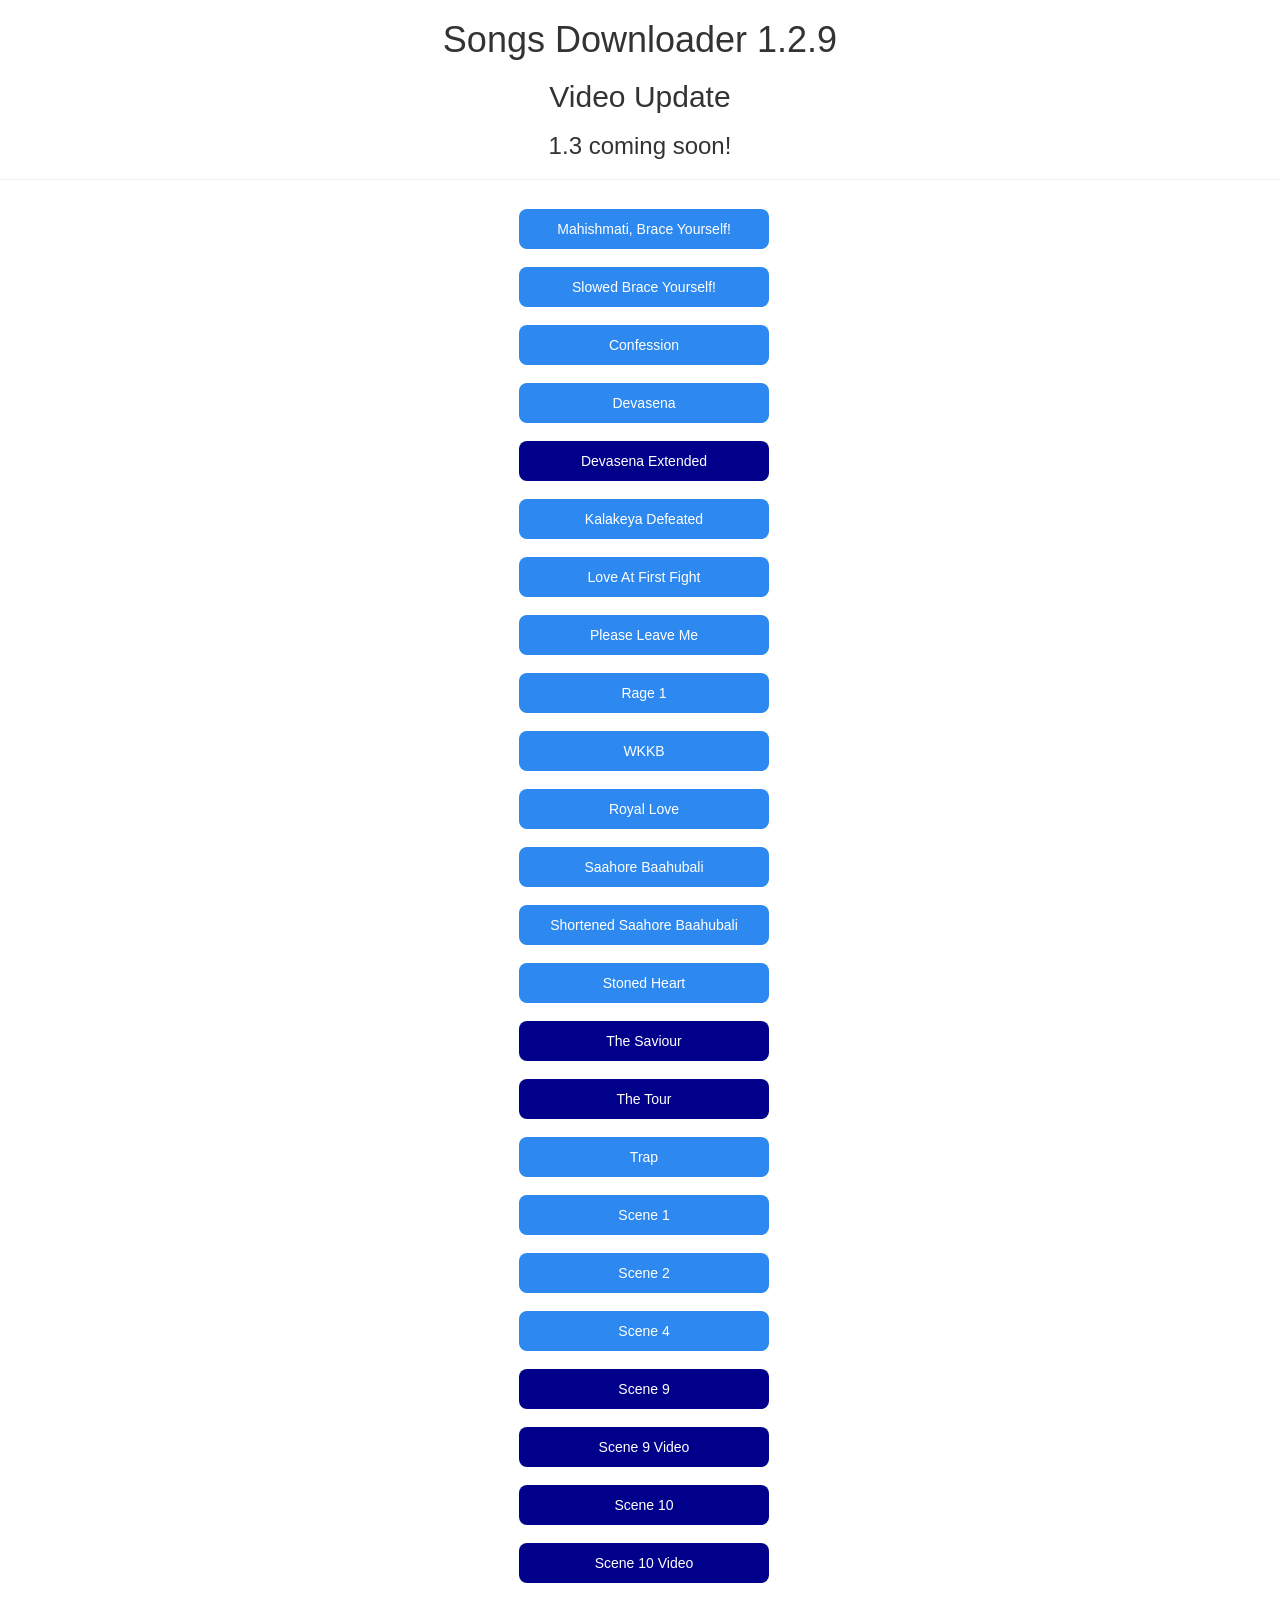
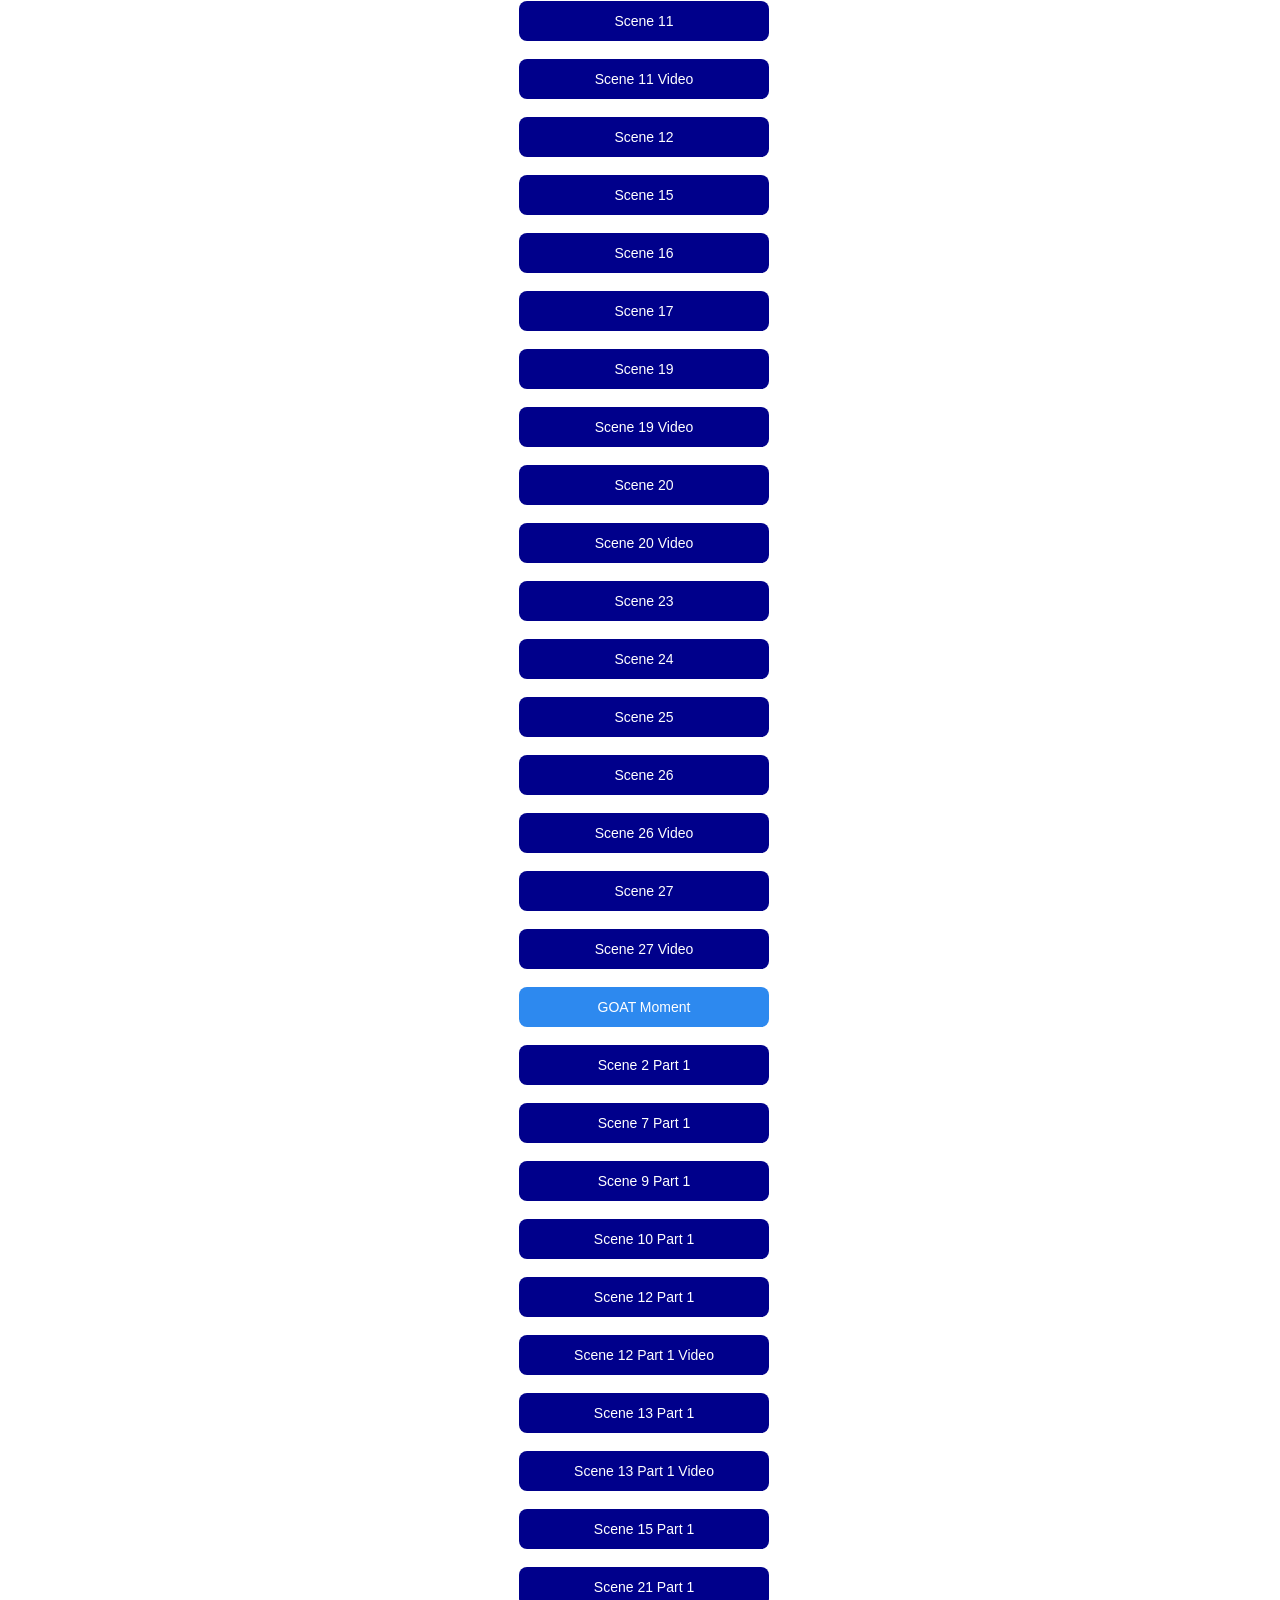
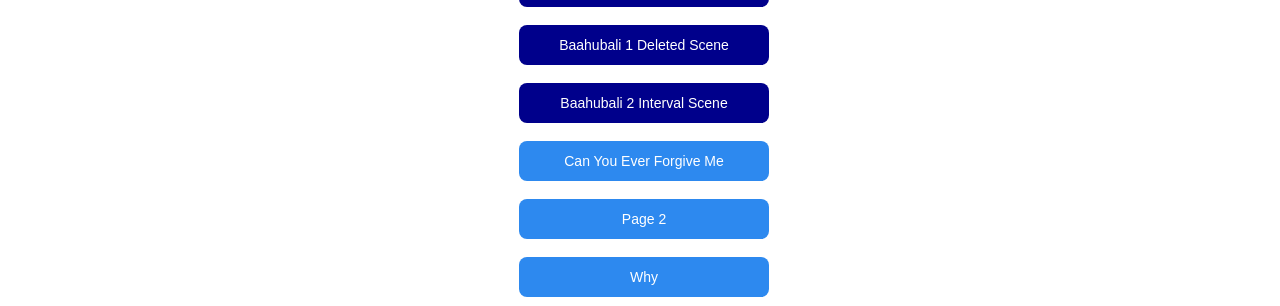
==== index.html @ 0798de91 "Update index.html" ====
<html>
    <head>
        <title>Songs Download</title>
    <meta name="viewport" content="width=device-width, initial-scale=1">
    <link rel="stylesheet" href="https://maxcdn.bootstrapcdn.com/bootstrap/3.4.0/css/bootstrap.min.css">
    <script src="https://ajax.googleapis.com/ajax/libs/jquery/3.4.1/jquery.min.js"></script>
    <script src="https://maxcdn.bootstrapcdn.com/bootstrap/3.4.0/js/bootstrap.min.js"></script>

    <link href="stuff.css" rel="stylesheet">

    </head>

    <body>
        <center>
            <h1>Songs Downloader 1.2.9</h1>
            <h2>Video Update</h2>
            <h3>1.3 coming soon!</h3>
            <hr>
            <div class="list">
            <a href="Mahishmati, Brace Yourself.mp3" download="Mahishmati Brace Yourself.mp3"><button>Mahishmati, Brace Yourself!</button></a>
            <a href="Slowed Brace Yourself.mp3" download="Slowed Brace Yourself.mp3"><button>Slowed Brace Yourself!</button></a>
            <a href="Confession.mp3" download="Confession.mp3"><button>Confession</button></a>
            <a href="Devasena.mp3" download="Devasena.mp3"><button>Devasena</button></a>
            <a href="Devasena Extended.mp3" download="Devasena Extended.mp3"><button class="fav">Devasena Extended</button></a>
            <a href="Kalakeya Defeated.mp3" download="Kalakeya Defeated.mp3"><button>Kalakeya Defeated</button></a>
            <a href="Love at First Fight.mp3" download="Love at First Fight.mp3"><button>Love At First Fight</button></a>
            <a href="Please Leave Me.mp3" download="Please Leave Me.mp3"><button>Please Leave Me</button></a>
            <a href="Rage 1.mp3" download="Rage 1.mp3"><button>Rage 1</button></a>
            <a href="WKKB.mp3" download="WKKB.mp3"><button>WKKB</button></a>
            <a href="Royal Love.mp3" download="Royal Love.mp3"><button>Royal Love</button></a>
            <a href="Saahore Baahubali.mp3" download="Saahore Baahubali.mp3"><button>Saahore Baahubali</button></a>
            <a href="Saahore Baahubali Shortened.mp3" download="Saahore Baahubali Shortened.mp3"><button>Shortened Saahore Baahubali</button></a>
            <a href="Stoned Heart.mp3" download="Stoned Heart.mp3"><button>Stoned Heart</button></a>
            <a href="The Saviour.mp3" download="The Saviour.mp3"><button class="fav">The Saviour</button></a>
            <a href="The Tour.mp3" download="The Tour.mp3"><button class="fav">The Tour</button></a>
            <a href="Trap.mp3" download="Trap.mp3"><button>Trap</button></a>
            <a href="Scene 1.mp3" download="Scene 1.mp3"><button>Scene 1</button></a>
            <a href="Scene 2.mp3" download="Scene 2.mp3"><button>Scene 2</button></a>
            <a href="Scene 4.mp3" download="Scene 4.mp3"><button>Scene 4</button></a>
            <a href="Scene 9.mp3" download="Scene 9.mp3"><button class="fav">Scene 9</button></a>
            <a href="Scene 9.mp4" download="Scene 9.mp4"><button class="fav">Scene 9 Video</button></a>
            <a href="Scene 10.mp3" download="Scene 10.mp3"><button class="fav">Scene 10</button></a>
            <a href="Scene 10.mp4" download="Scene 10.mp4"><button class="fav">Scene 10 Video</button></a>
            <a href="Scene 11.mp3" download="Scene 11.mp3"><button class="fav">Scene 11</button></a>
            <a href="Scene 11.mp4" download="Scene 11.mp4"><button class="fav">Scene 11 Video</button></a>
            <a href="Scene 12.mp3" download="Scene 12.mp3"><button class="fav">Scene 12</button></a>
            <a href="Scene 15.mp3" download="Scene 15.mp3"><button class="fav">Scene 15</button></a>
            <a href="Scene 16.mp3" download="Scene 16.mp3"><button class="fav">Scene 16</button></a>
            <a href="Scene 17.mp3" download="Scene 17.mp3"><button class="fav">Scene 17</button></a>
            <a href="Scene 19.mp3" download="Scene 19.mp3"><button class="fav">Scene 19</button></a>
            <a href="Scene 19.mp4" download="Scene 19.mp4"><button class="fav">Scene 19 Video</button></a>
            <a href="Scene 20.mp3" download="Scene 20.mp3"><button class="fav">Scene 20</button></a>
            <a href="Scene 20.mp4" download="Scene 20.mp4"><button class="fav">Scene 20 Video</button></a>
            <a href="Scene 23.mp4" download="Scene 23.mp4"><button class="fav">Scene 23</button></a>
            <a href="Scene 24.mp4" download="Scene 24.mp4"><button class="fav">Scene 24</button></a>
            <a href="Scene 25.mp4" download="Scene 25.mp4"><button class="fav">Scene 25</button></a>
            <a href="Scene 26.mp3" download="Scene 26.mp3"><button class="fav">Scene 26</button></a>
            <a href="Scene 26.mp4" download="Scene 26.mp4"><button class="fav">Scene 26 Video</button></a>
            <a href="Scene 27.mp3" download="Scene 27.mp3"><button class="fav">Scene 27</button></a>
            <a href="Scene 27.mp4" download="Scene 27.mp4"><button class="fav">Scene 27 Video</button></a>
            <a href="GOAT Moment.mp3" download="GOAT Moment.mp3"><button>GOAT Moment</button></a>
            <a href="Scene 2 Part 1.mp3" download="Scene 2 Part 1.mp3"><button class="fav">Scene 2 Part 1</button></a>
            <a href="Scene 7 Part 1.mp3" download="Scene 7 Part 1.mp3"><button class="fav">Scene 7 Part 1</button></a>
            <a href="Scene 9 Part 1.mp3" download="Scene 9 Part 1.mp3"><button class="fav">Scene 9 Part 1</button></a>
            <a href="Scene 10 Part 1.mp3" download="Scene 10 Part 1.mp3"><button class="fav">Scene 10 Part 1</button></a>
            <a href="Scene 12 Part 1.mp3" download="Scene 12 Part 1.mp3"><button class="fav">Scene 12 Part 1</button></a>
            <a href="Scene 12 Part 1.mp4" download="Scene 12 Part 1.mp4"><button class="fav">Scene 12 Part 1 Video</button></a>
            <a href="Scene 13 Part 1.mp3" download="Scene 13 Part 1.mp3"><button class="fav">Scene 13 Part 1</button></a>
            <a href="Scene 13 Part 1.mp4" download="Scene 13 Part 1.mp4"><button class="fav">Scene 13 Part 1 Video</button></a>
            <a href="Scene 15 Part 1.mp3" download="Scene 15 Part 1.mp3"><button class="fav">Scene 15 Part 1</button></a>
            <a href="Scene 21 Part 1.mp4" download="Scene 21 Part 1.mp4"><button class="fav">Scene 21 Part 1</button></a>
            <a href="Baahubali 1 Deleted Scene.mp3" download="Baahubali 1 Deleted Scene.mp3"><button class="fav">Baahubali 1 Deleted Scene</button></a>
            <a href="Interval Scene 2.mp3" download="Interval Scene 2.mp3"><button class="fav">Baahubali 2 Interval Scene</button></a>
            <a href="Can You Ever Forgive Me.mp3" download="Can You Ever Forgive Me.mp3"><button>Can You Ever Forgive Me</button></a>
            <a href="index2.html"><button>Page 2</button></a>
            <a href="why.html"><button>Why</button></a>
            </div>
        </center>
        <script src="work.js"></script>
<style>
button {
  padding: 8px 14px;
  margin: 4px;
  border-radius: 8px;
  border: none;
  background-color: #2d89ef;
  color: white;
  cursor: pointer;
  font-size: 14px;
}

button:hover {
  background-color: #1b5fbf;
}
</style>
<style>
.list {
  display: flex;
  flex-direction: column;
  align-items: center; /* center the column */
}

.list a {
  width: 250px; /* same width for all buttons */
  margin: 5px 0;
}

.list button {
  width: 100%;
  padding: 10px;
  border-radius: 8px;
  border: none;
  background-color: #2d89ef;
  color: white;
  cursor: pointer;
}

.list button:hover {
  background-color: #1b5fbf;
}
</style>
<style>
button:focus {
  outline: none;
  background-color: #1b5fbf; /* darker shade */
  box-shadow: 0 0 0 3px #2d89ef;
}
</style>
<style>
button.fav {
  background-color: #00008b;
  color: white;
}
</style>
    </body>
</html>
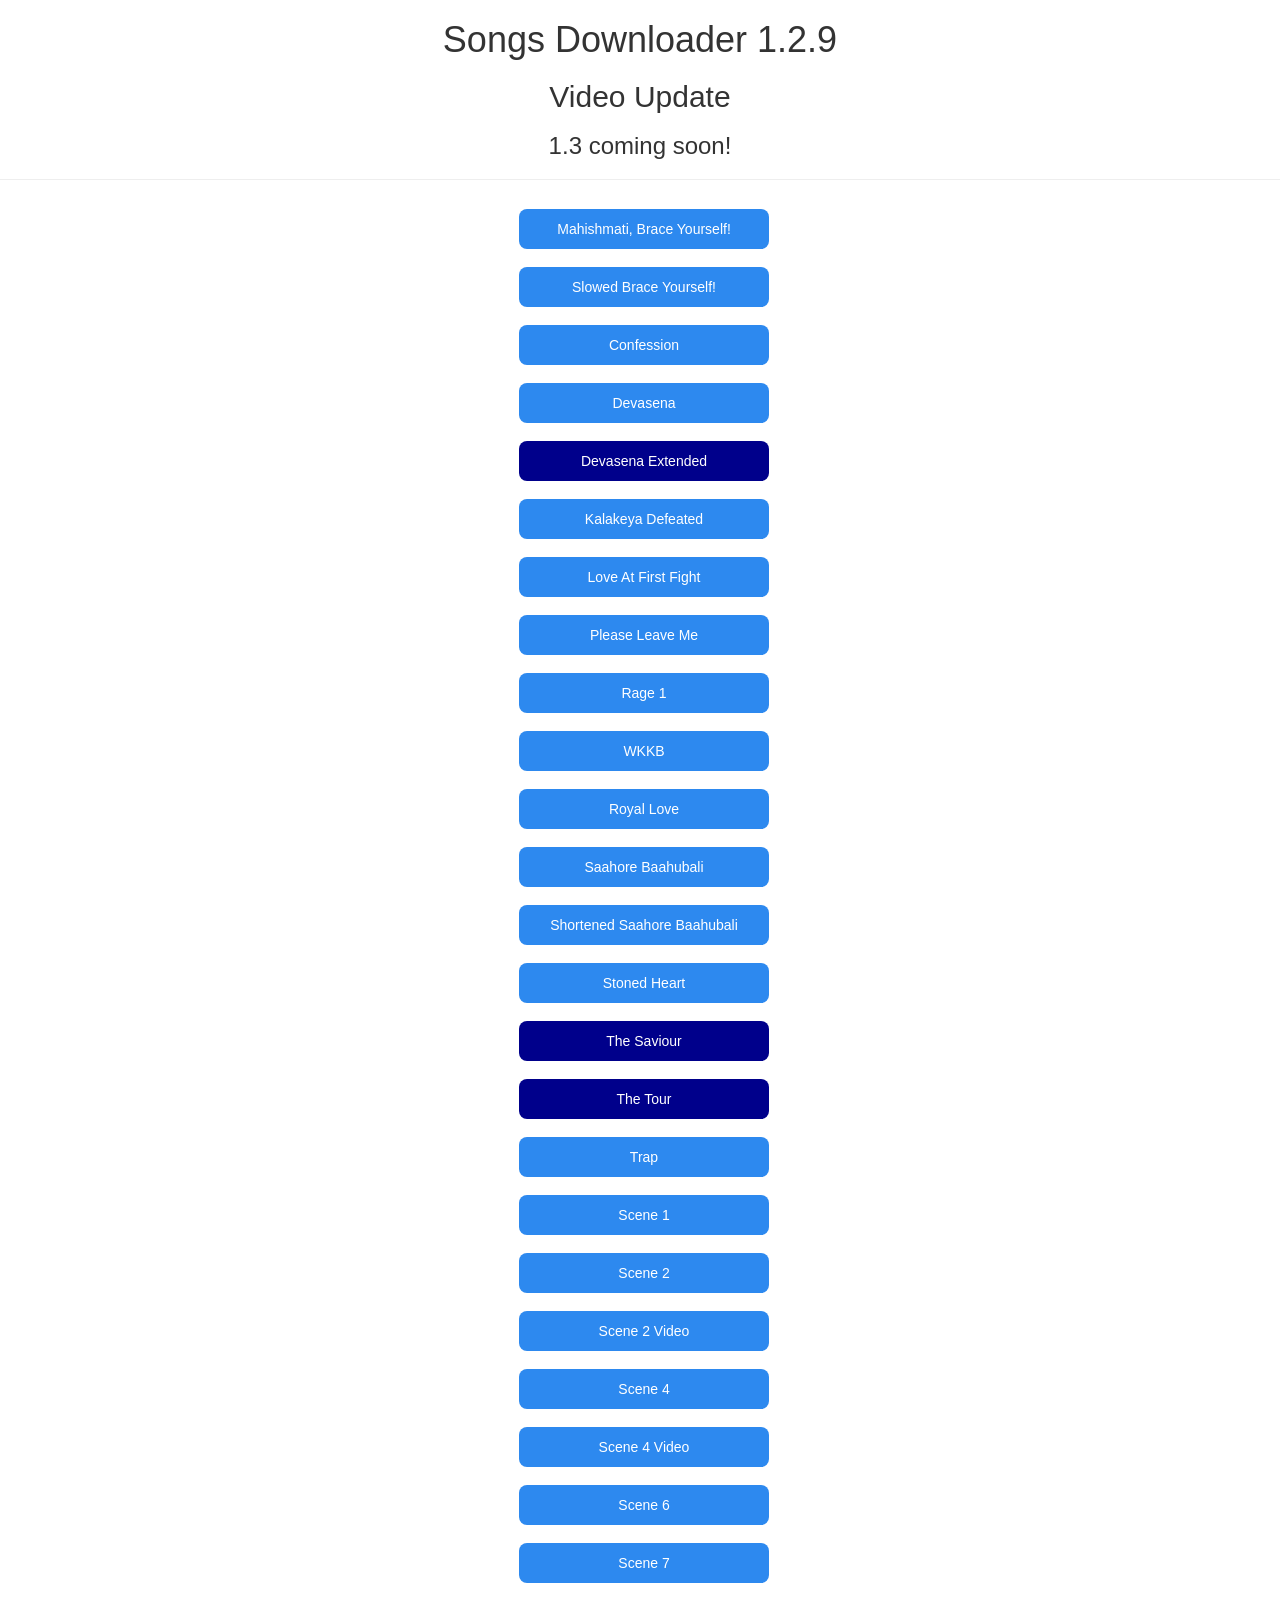
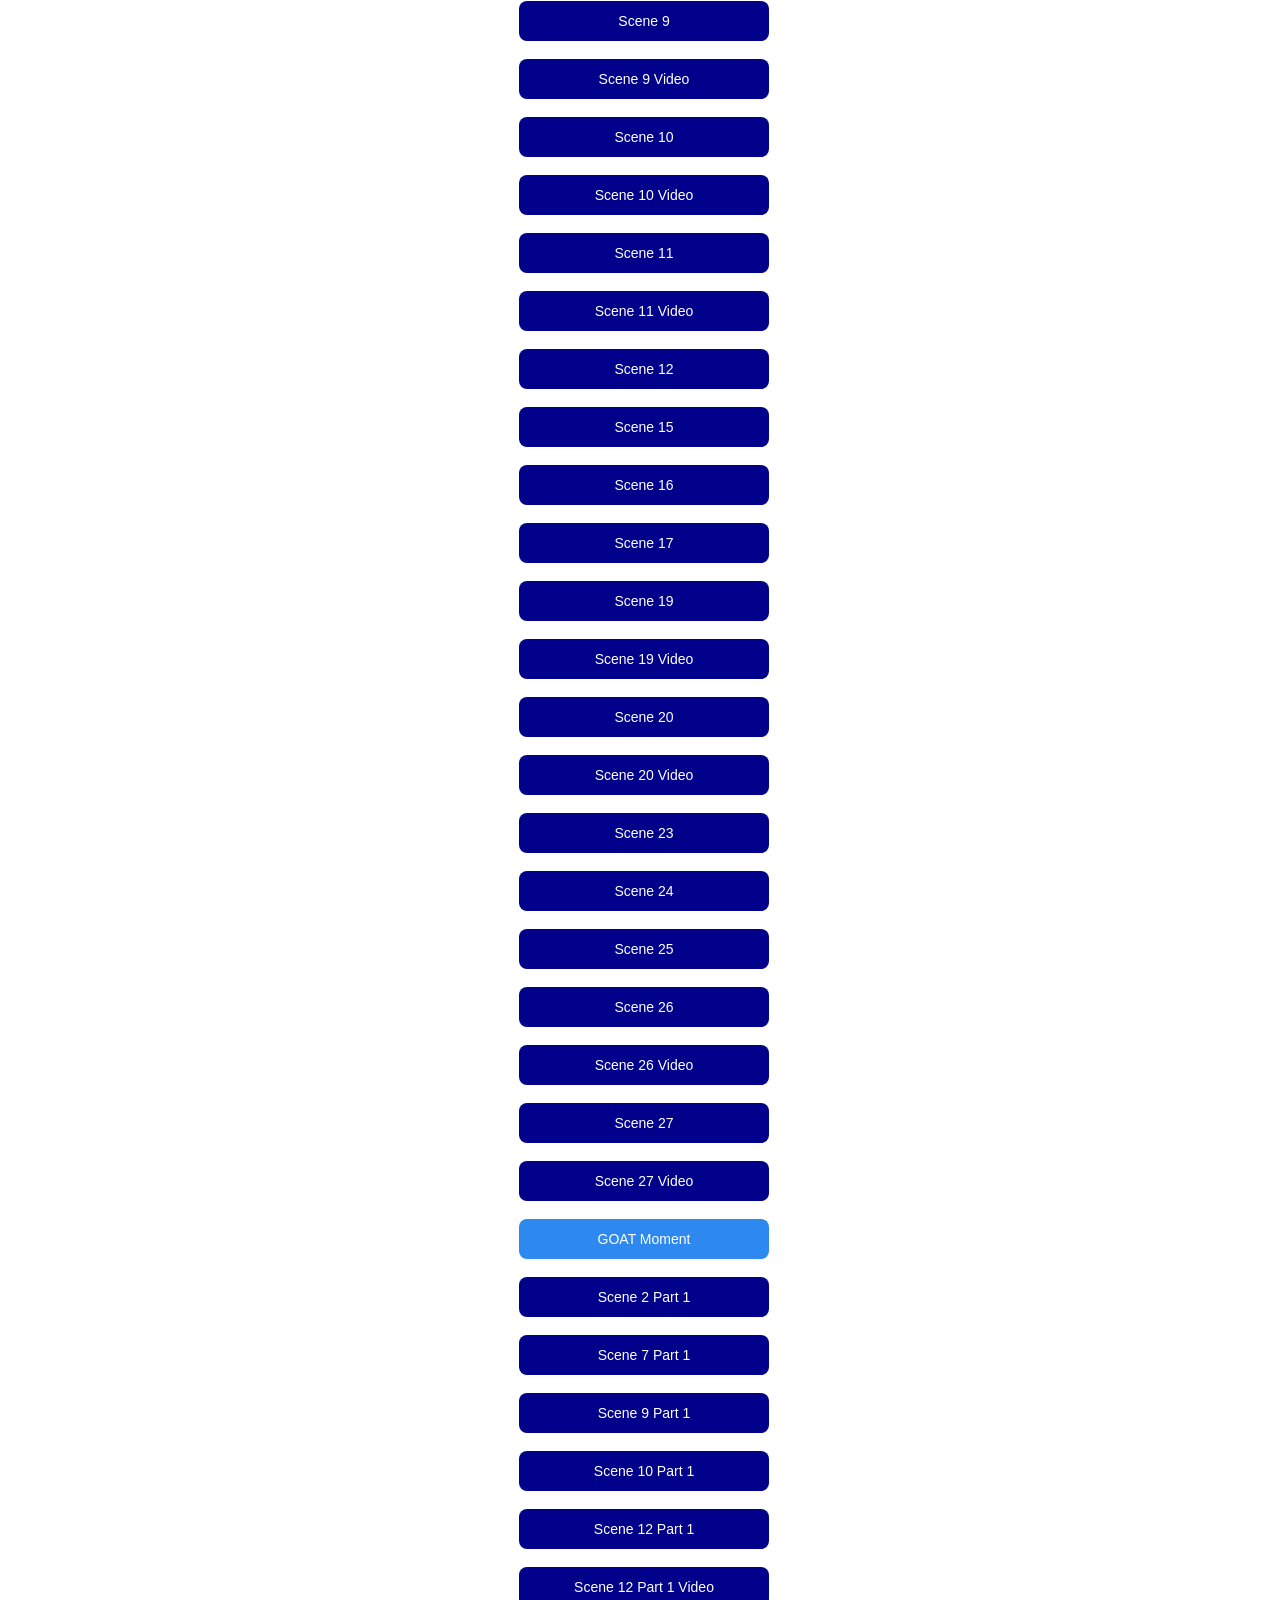
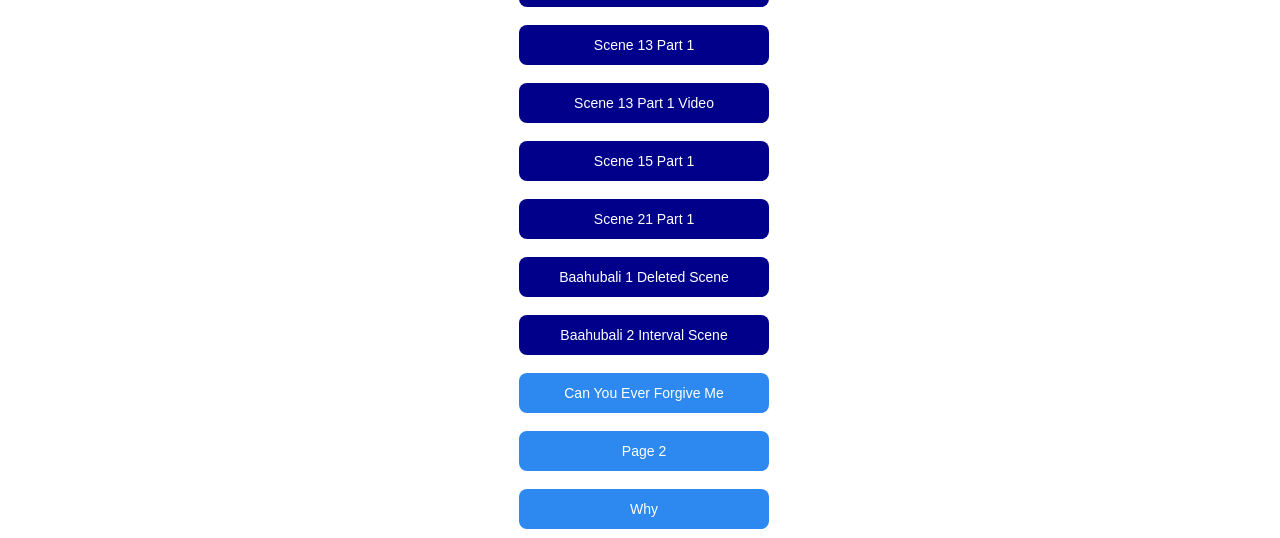
==== commit e1c4e4cf: "Update index.html" ====
--- a/index.html
+++ b/index.html
@@ -36,7 +36,11 @@
             <a href="Trap.mp3" download="Trap.mp3"><button>Trap</button></a>
             <a href="Scene 1.mp3" download="Scene 1.mp3"><button>Scene 1</button></a>
             <a href="Scene 2.mp3" download="Scene 2.mp3"><button>Scene 2</button></a>
+            <a href="Scene 2.mp4" download="Scene 2.mp4"><button>Scene 2 Video</button></a>
             <a href="Scene 4.mp3" download="Scene 4.mp3"><button>Scene 4</button></a>
+            <a href="Scene 4.mp4" download="Scene 4.mp4"><button>Scene 4 Video</button></a>
+            <a href="Scene 6.mp4" download="Scene 6.mp4"><button>Scene 6</button></a>
+            <a href="Scene 7.mp4" download="Scene 7.mp4"><button>Scene 7</button></a>
             <a href="Scene 9.mp3" download="Scene 9.mp3"><button class="fav">Scene 9</button></a>
             <a href="Scene 9.mp4" download="Scene 9.mp4"><button class="fav">Scene 9 Video</button></a>
             <a href="Scene 10.mp3" download="Scene 10.mp3"><button class="fav">Scene 10</button></a>
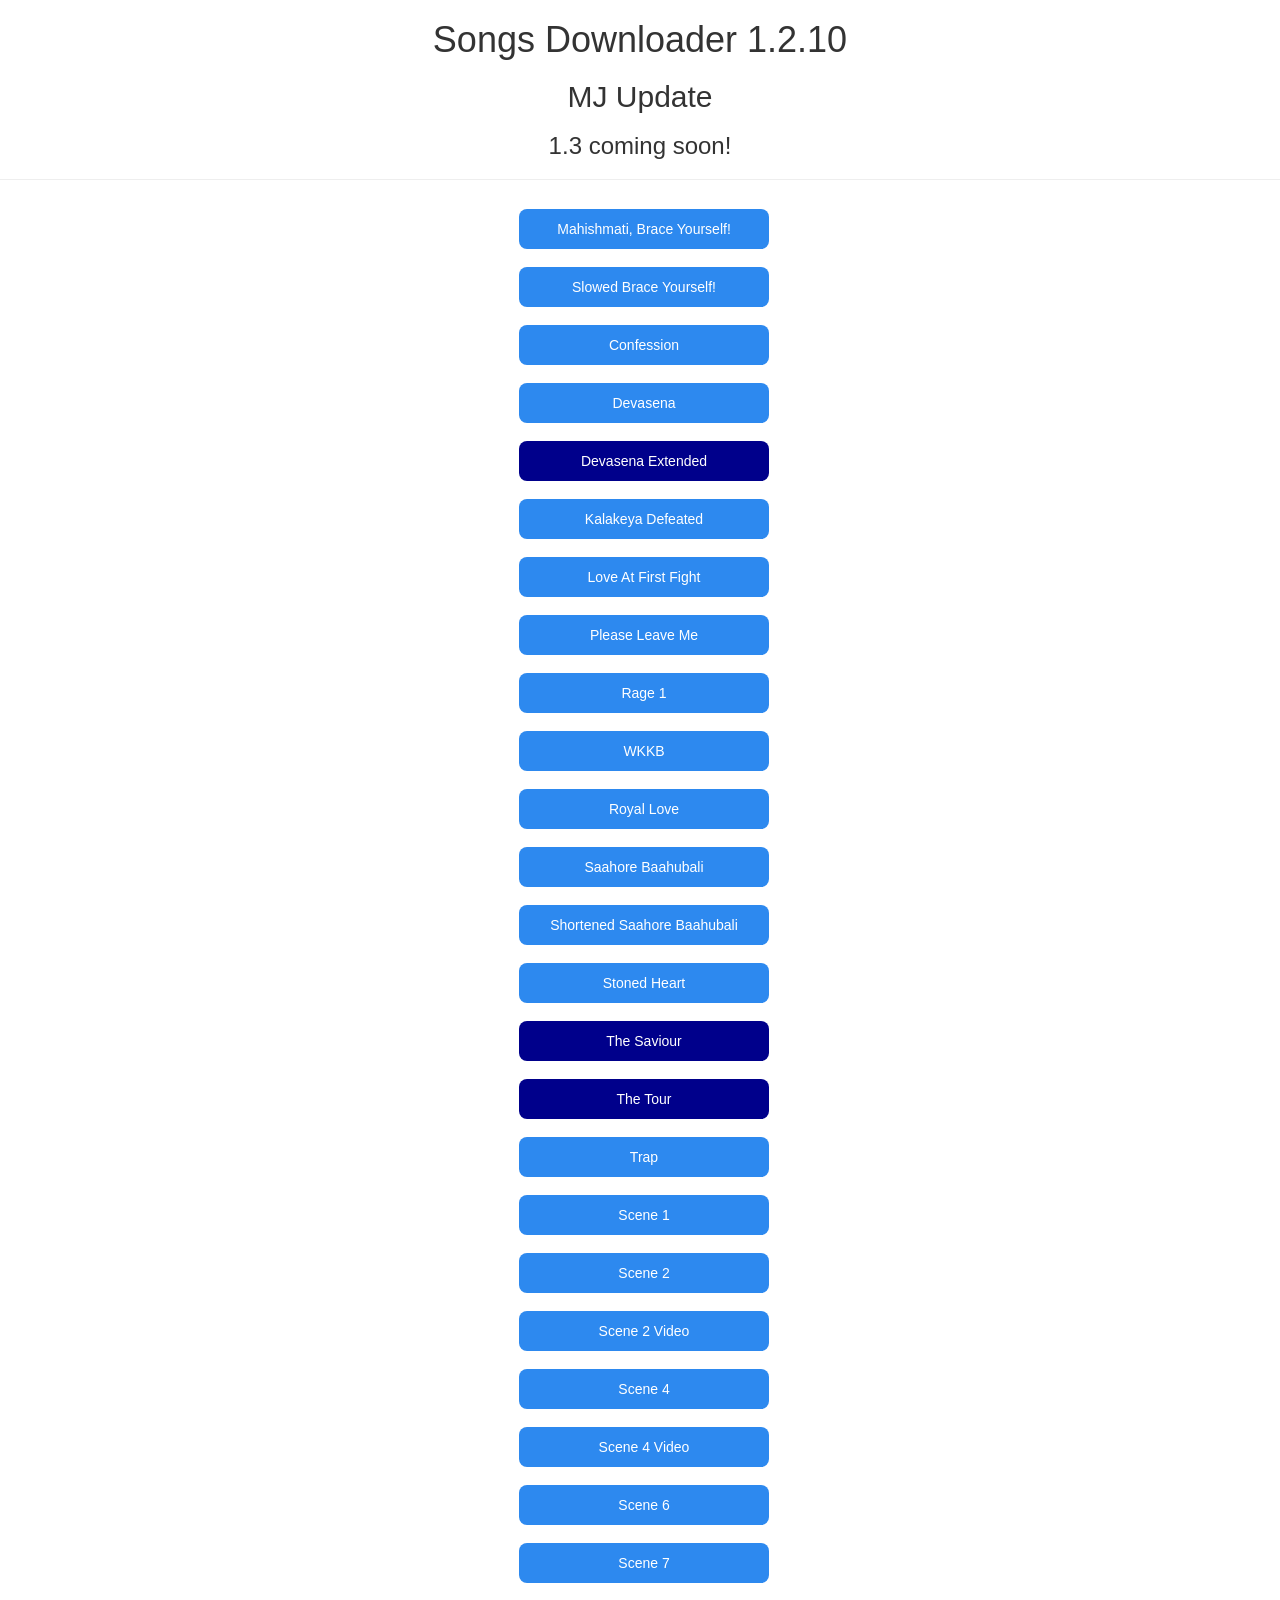
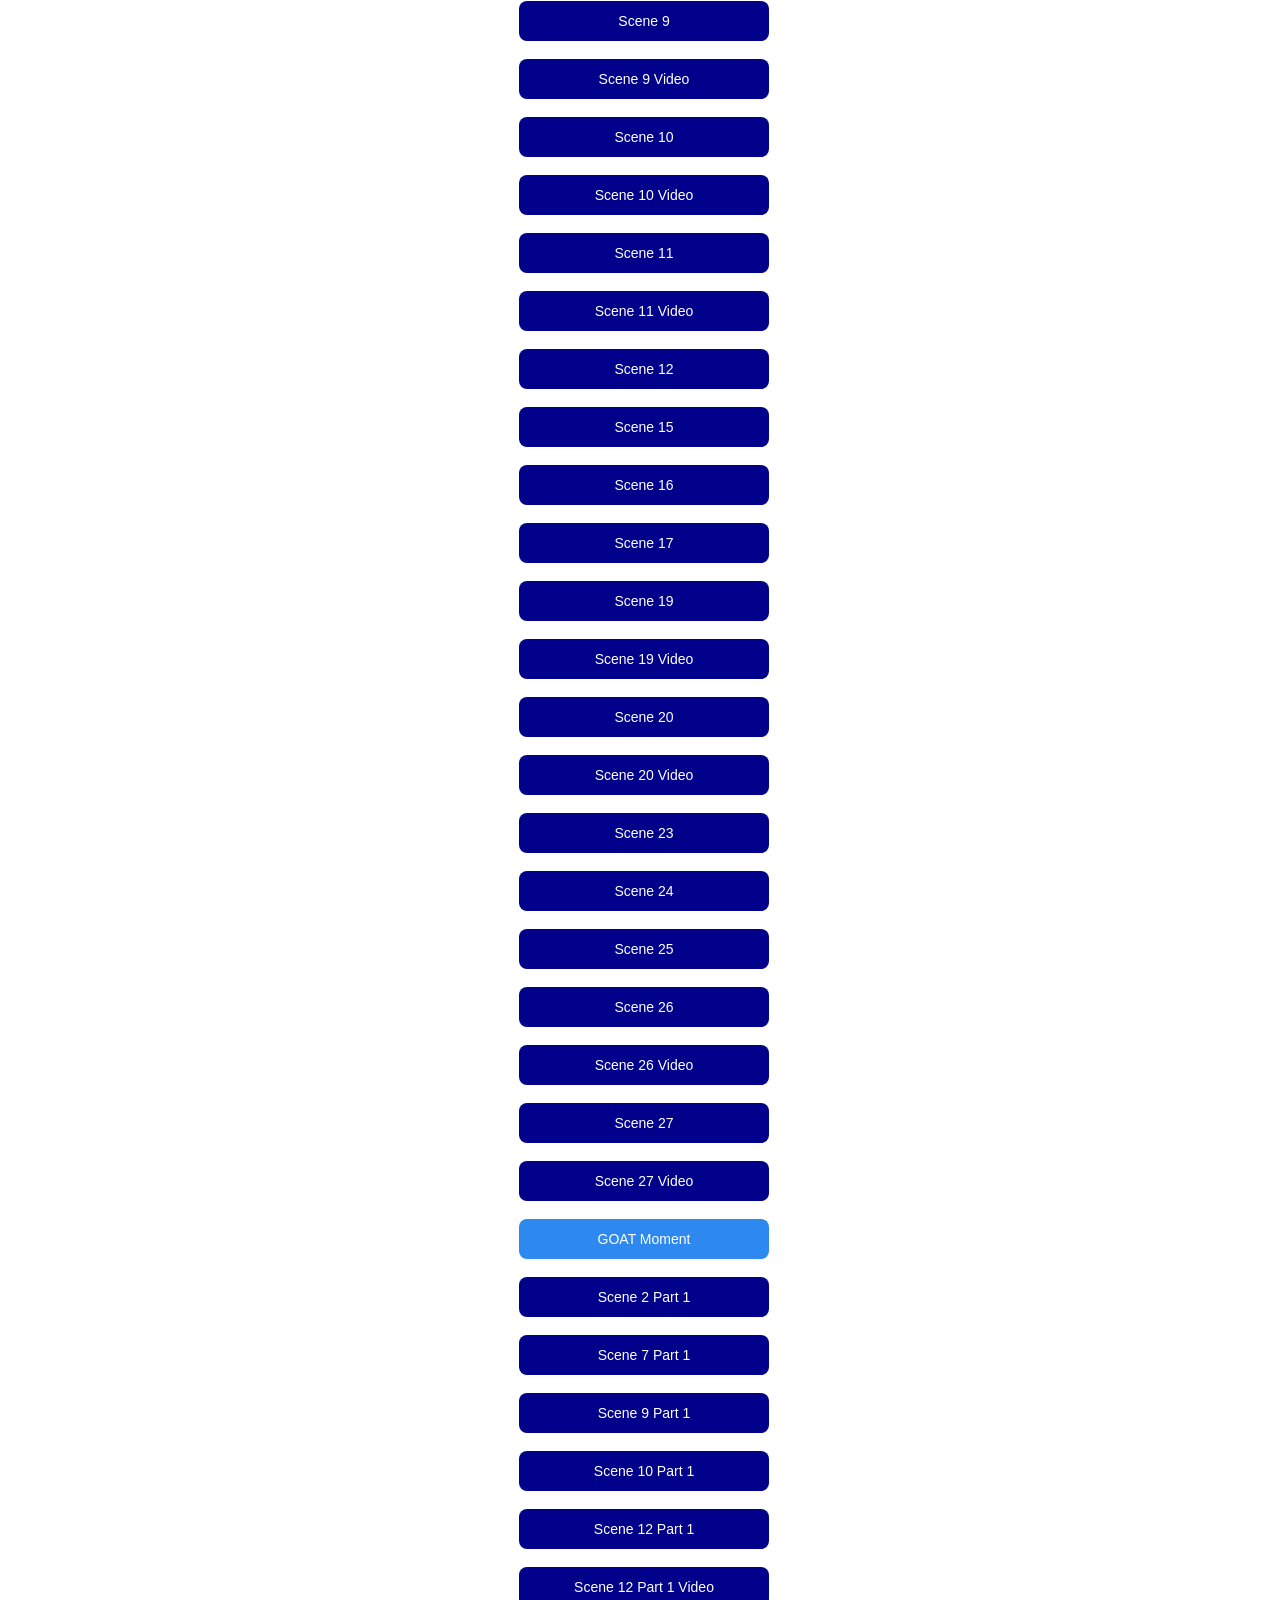
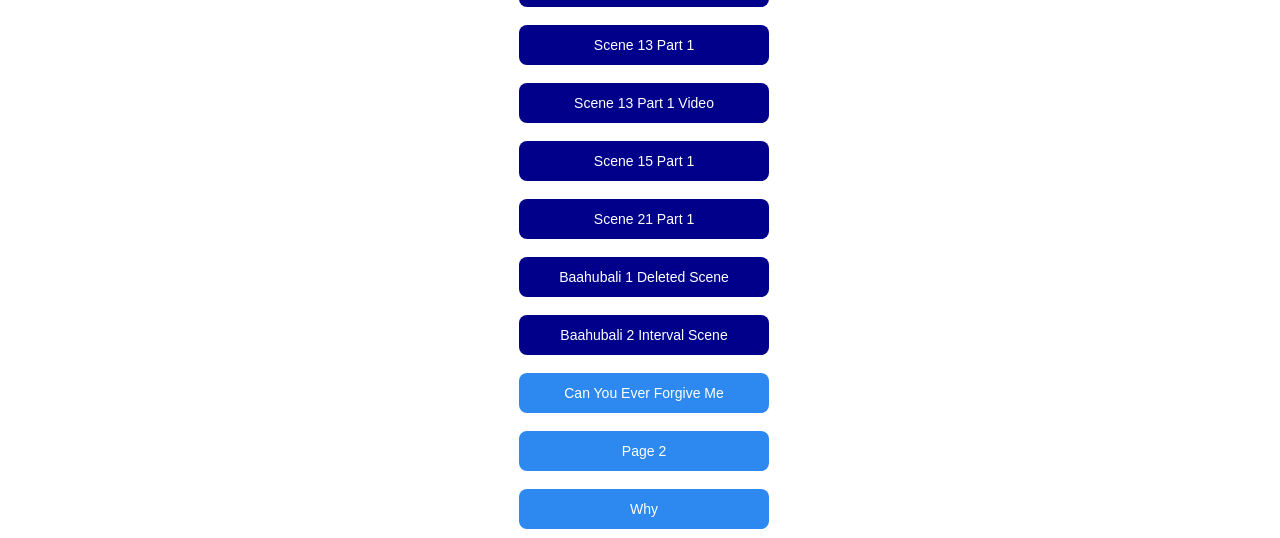
==== commit 637b4af8: "Update index.html" ====
--- a/index.html
+++ b/index.html
@@ -12,8 +12,8 @@
 
     <body>
         <center>
-            <h1>Songs Downloader 1.2.9</h1>
-            <h2>Video Update</h2>
+            <h1>Songs Downloader 1.2.10</h1>
+            <h2>MJ Update</h2>
             <h3>1.3 coming soon!</h3>
             <hr>
             <div class="list">
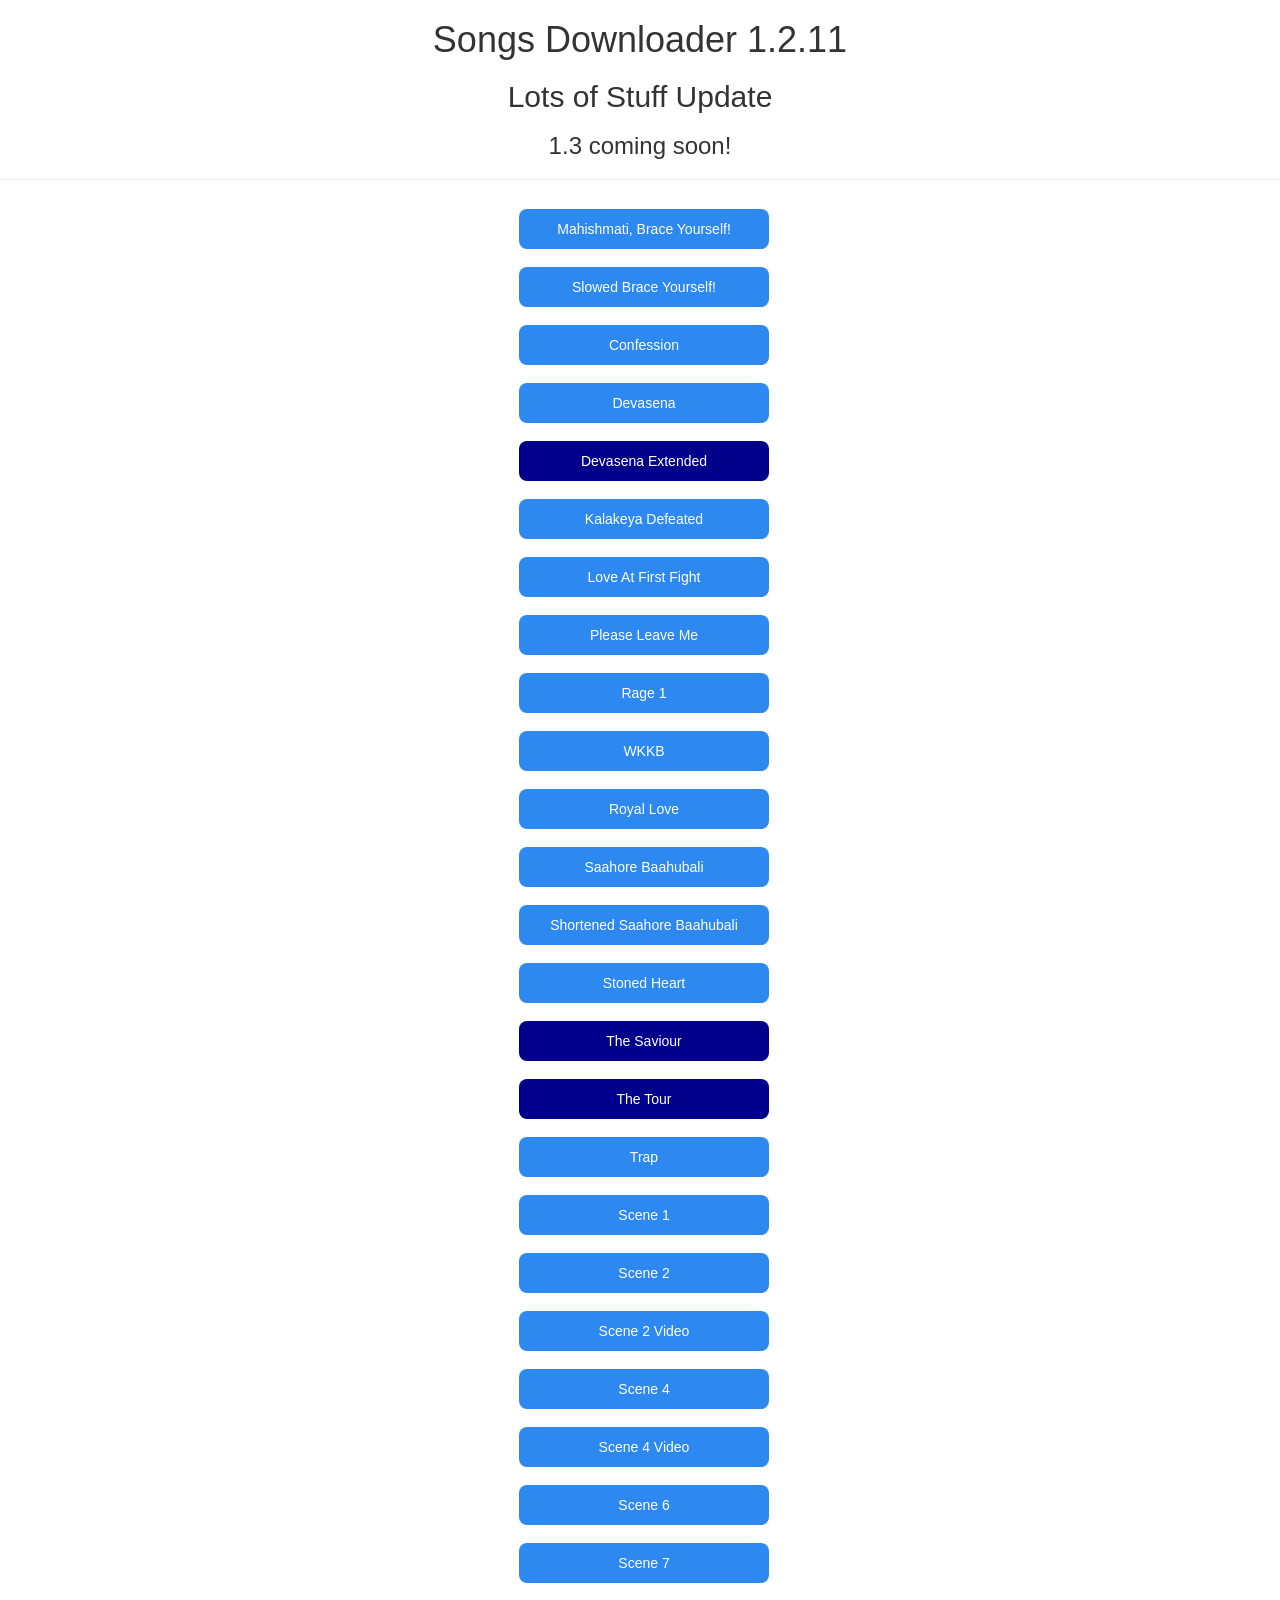
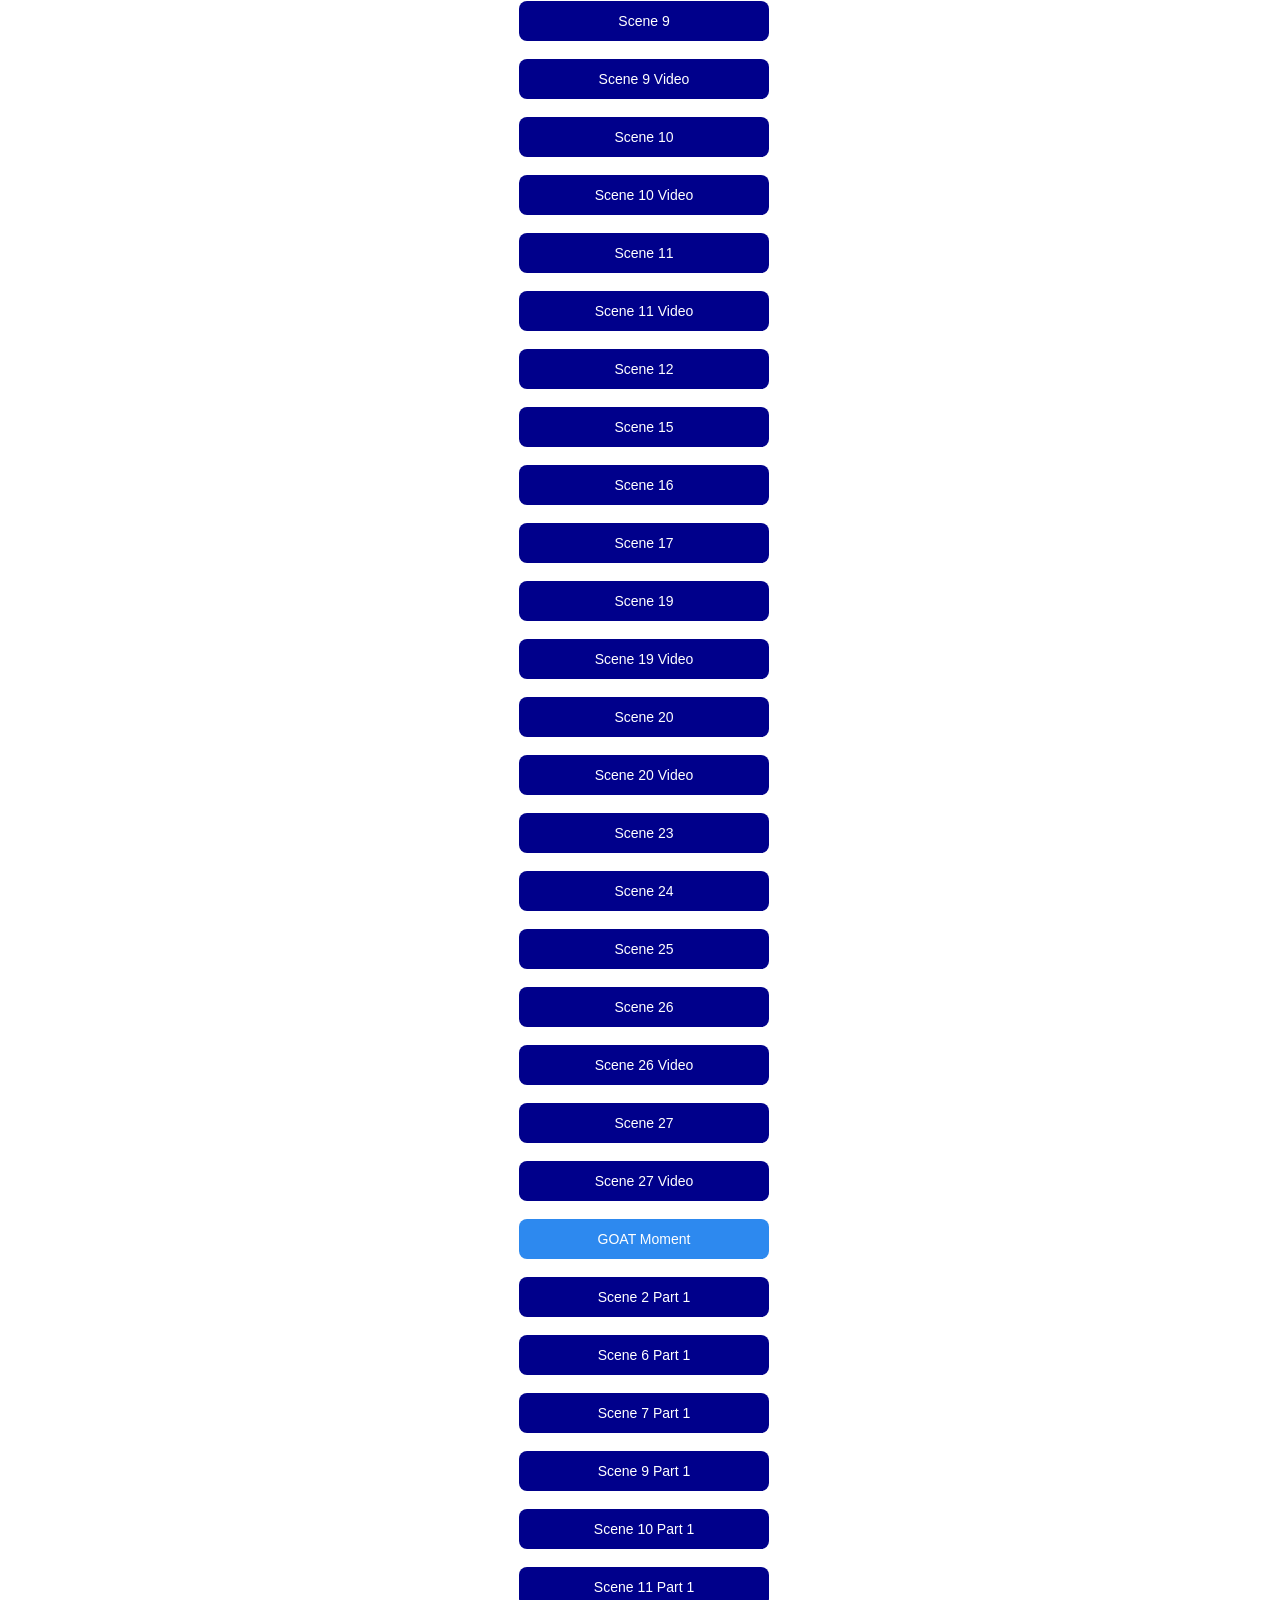
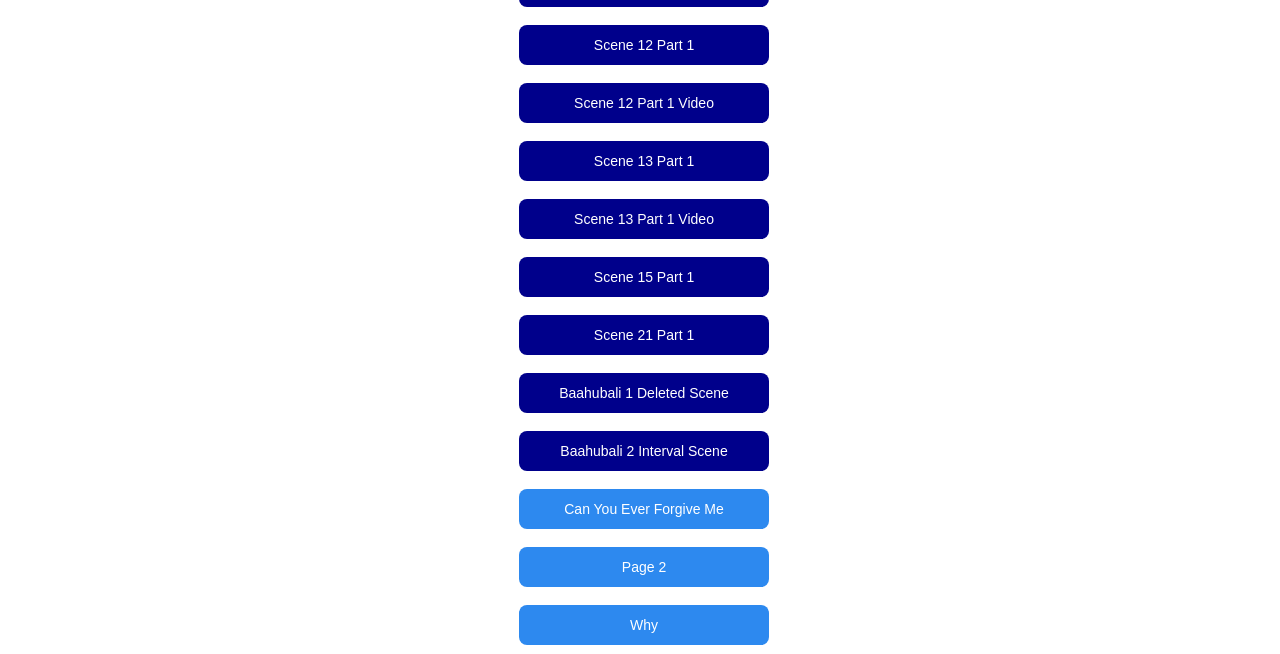
==== commit 394ca55b: "Update index.html" ====
--- a/index.html
+++ b/index.html
@@ -12,8 +12,8 @@
 
     <body>
         <center>
-            <h1>Songs Downloader 1.2.10</h1>
-            <h2>MJ Update</h2>
+            <h1>Songs Downloader 1.2.11</h1>
+            <h2>Lots of Stuff Update</h2>
             <h3>1.3 coming soon!</h3>
             <hr>
             <div class="list">
@@ -64,9 +64,11 @@
             <a href="Scene 27.mp4" download="Scene 27.mp4"><button class="fav">Scene 27 Video</button></a>
             <a href="GOAT Moment.mp3" download="GOAT Moment.mp3"><button>GOAT Moment</button></a>
             <a href="Scene 2 Part 1.mp3" download="Scene 2 Part 1.mp3"><button class="fav">Scene 2 Part 1</button></a>
+            <a href="Scene 6 Part 1.mp4" download="Scene 6 Part 1.mp4"><button class="fav">Scene 6 Part 1</button></a>
             <a href="Scene 7 Part 1.mp3" download="Scene 7 Part 1.mp3"><button class="fav">Scene 7 Part 1</button></a>
             <a href="Scene 9 Part 1.mp3" download="Scene 9 Part 1.mp3"><button class="fav">Scene 9 Part 1</button></a>
             <a href="Scene 10 Part 1.mp3" download="Scene 10 Part 1.mp3"><button class="fav">Scene 10 Part 1</button></a>
+            <a href="Scene 11 Part 1.mp4" download="Scene 11 Part 1.mp4"><button class="fav">Scene 11 Part 1</button></a>
             <a href="Scene 12 Part 1.mp3" download="Scene 12 Part 1.mp3"><button class="fav">Scene 12 Part 1</button></a>
             <a href="Scene 12 Part 1.mp4" download="Scene 12 Part 1.mp4"><button class="fav">Scene 12 Part 1 Video</button></a>
             <a href="Scene 13 Part 1.mp3" download="Scene 13 Part 1.mp3"><button class="fav">Scene 13 Part 1</button></a>
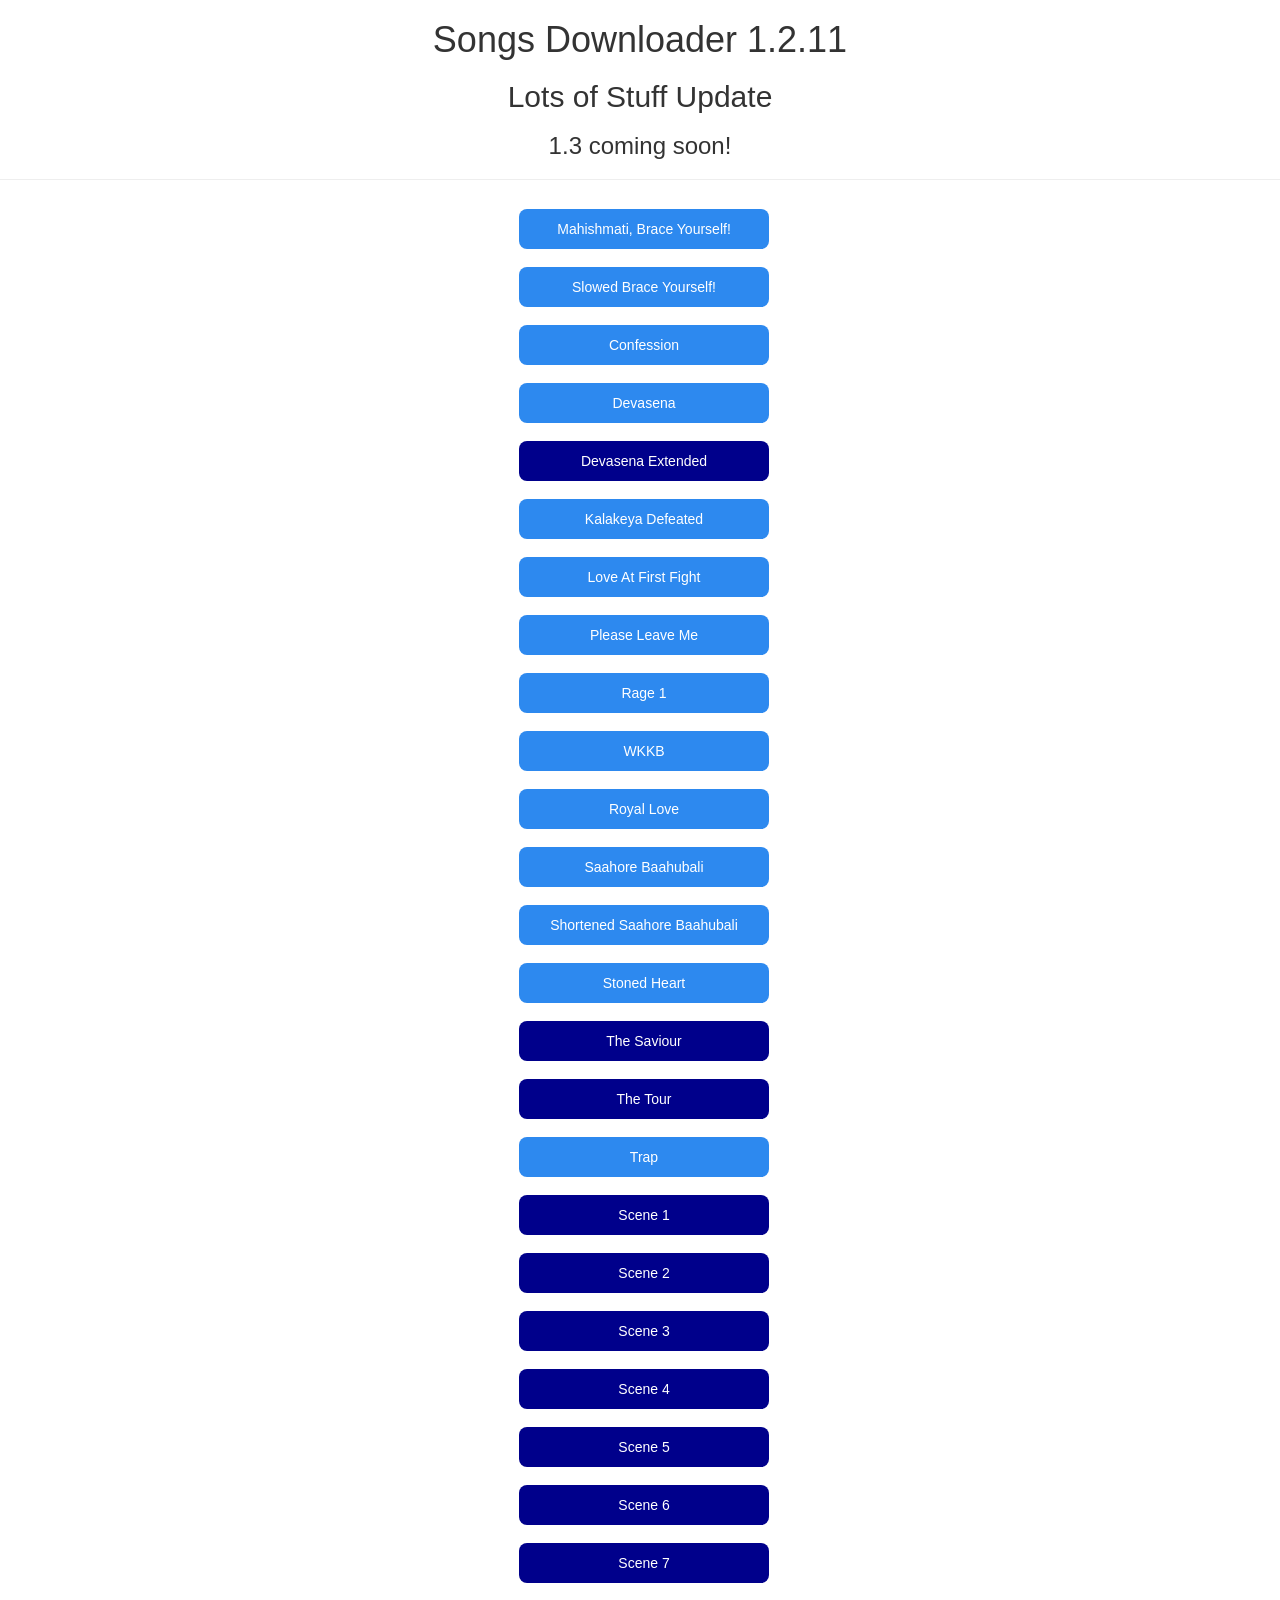
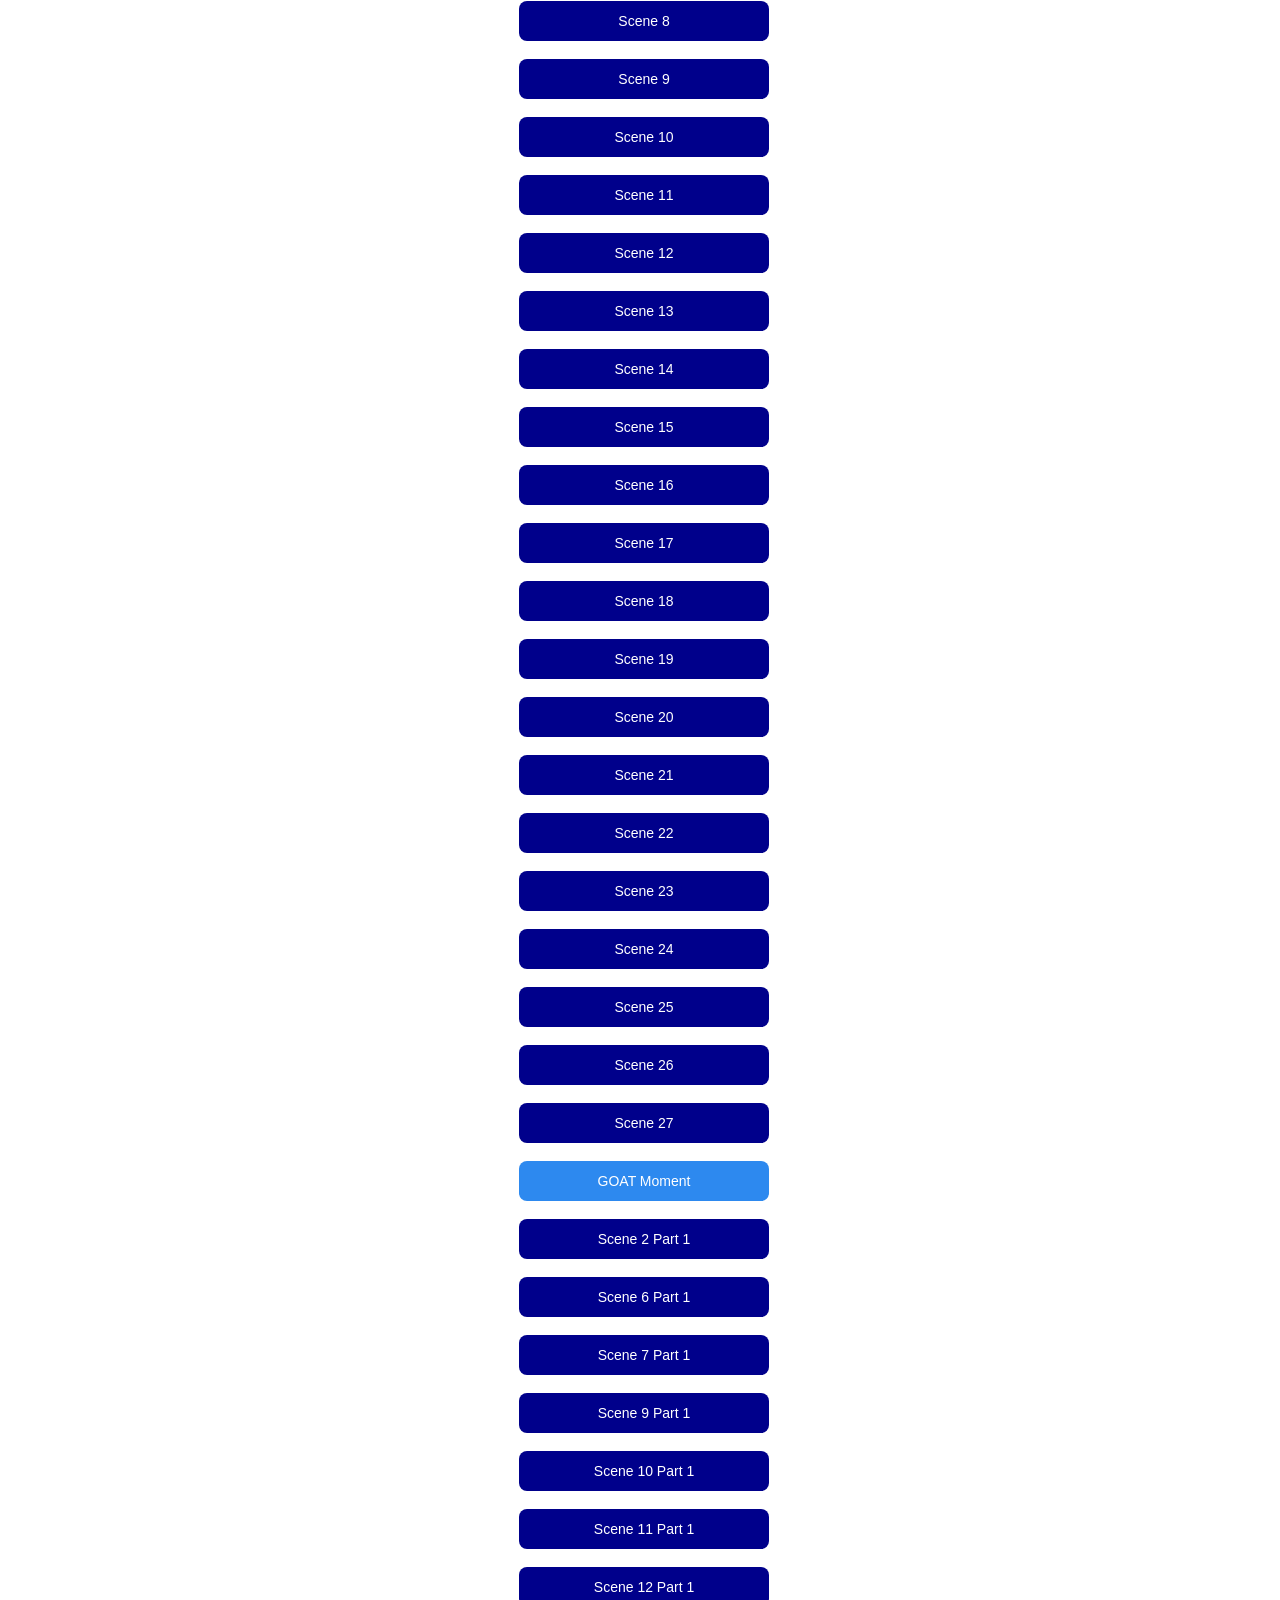
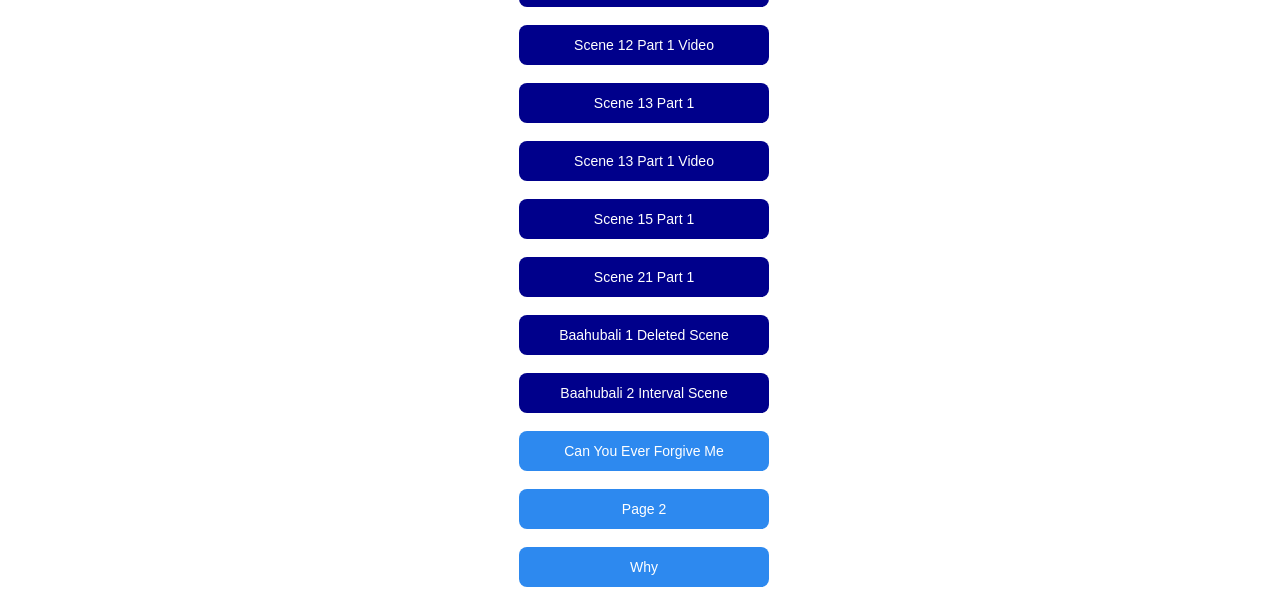
==== commit 6d564f89: "Update index.html" ====
--- a/index.html
+++ b/index.html
@@ -34,34 +34,33 @@
             <a href="The Saviour.mp3" download="The Saviour.mp3"><button class="fav">The Saviour</button></a>
             <a href="The Tour.mp3" download="The Tour.mp3"><button class="fav">The Tour</button></a>
             <a href="Trap.mp3" download="Trap.mp3"><button>Trap</button></a>
-            <a href="Scene 1.mp3" download="Scene 1.mp3"><button>Scene 1</button></a>
-            <a href="Scene 2.mp3" download="Scene 2.mp3"><button>Scene 2</button></a>
-            <a href="Scene 2.mp4" download="Scene 2.mp4"><button>Scene 2 Video</button></a>
-            <a href="Scene 4.mp3" download="Scene 4.mp3"><button>Scene 4</button></a>
-            <a href="Scene 4.mp4" download="Scene 4.mp4"><button>Scene 4 Video</button></a>
-            <a href="Scene 6.mp4" download="Scene 6.mp4"><button>Scene 6</button></a>
-            <a href="Scene 7.mp4" download="Scene 7.mp4"><button>Scene 7</button></a>
-            <a href="Scene 9.mp3" download="Scene 9.mp3"><button class="fav">Scene 9</button></a>
-            <a href="Scene 9.mp4" download="Scene 9.mp4"><button class="fav">Scene 9 Video</button></a>
-            <a href="Scene 10.mp3" download="Scene 10.mp3"><button class="fav">Scene 10</button></a>
-            <a href="Scene 10.mp4" download="Scene 10.mp4"><button class="fav">Scene 10 Video</button></a>
-            <a href="Scene 11.mp3" download="Scene 11.mp3"><button class="fav">Scene 11</button></a>
-            <a href="Scene 11.mp4" download="Scene 11.mp4"><button class="fav">Scene 11 Video</button></a>
-            <a href="Scene 12.mp3" download="Scene 12.mp3"><button class="fav">Scene 12</button></a>
-            <a href="Scene 15.mp3" download="Scene 15.mp3"><button class="fav">Scene 15</button></a>
-            <a href="Scene 16.mp3" download="Scene 16.mp3"><button class="fav">Scene 16</button></a>
-            <a href="Scene 17.mp3" download="Scene 17.mp3"><button class="fav">Scene 17</button></a>
-            <a href="Scene 19.mp3" download="Scene 19.mp3"><button class="fav">Scene 19</button></a>
-            <a href="Scene 19.mp4" download="Scene 19.mp4"><button class="fav">Scene 19 Video</button></a>
-            <a href="Scene 20.mp3" download="Scene 20.mp3"><button class="fav">Scene 20</button></a>
-            <a href="Scene 20.mp4" download="Scene 20.mp4"><button class="fav">Scene 20 Video</button></a>
+            <a href="Scene 1.mp4" download="Scene 1.mp4"><button class="fav">Scene 1</button></a>
+            <a href="Scene 2.mp4" download="Scene 2.mp4"><button class="fav">Scene 2</button></a>
+            <a href="Scene 3.mp4" download="Scene 3.mp4"><button class="fav">Scene 3</button></a>
+            <a href="Scene 4.mp4" download="Scene 4.mp4"><button class="fav">Scene 4</button></a>
+            <a href="Scene 5.mp4" download="Scene 5.mp4"><button class="fav">Scene 5</button></a>
+            <a href="Scene 6.mp4" download="Scene 6.mp4"><button class="fav">Scene 6</button></a>
+            <a href="Scene 7.mp4" download="Scene 7.mp4"><button class="fav">Scene 7</button></a>
+            <a href="Scene 8.mp4" download="Scene 8.mp4"><button class="fav">Scene 8</button></a>
+            <a href="Scene 9.mp4" download="Scene 9.mp4"><button class="fav">Scene 9</button></a>
+            <a href="Scene 10.mp4" download="Scene 10.mp4"><button class="fav">Scene 10</button></a>
+            <a href="Scene 11.mp4" download="Scene 11.mp4"><button class="fav">Scene 11</button></a>
+            <a href="Scene 12.mp4" download="Scene 12.mp4"><button class="fav">Scene 12</button></a>
+            <a href="Scene 13.mp4" download="Scene 13.mp4"><button class="fav">Scene 13</button></a>
+            <a href="Scene 14.mp4" download="Scene 14.mp4"><button class="fav">Scene 14</button></a>
+            <a href="Scene 15.mp4" download="Scene 15.mp4"><button class="fav">Scene 15</button></a>
+            <a href="Scene 16.mp4" download="Scene 16.mp4"><button class="fav">Scene 16</button></a>
+            <a href="Scene 17.mp4" download="Scene 17.mp4"><button class="fav">Scene 17</button></a>
+            <a href="Scene 18.mp4" download="Scene 18.mp4"><button class="fav">Scene 18</button></a>
+            <a href="Scene 19.mp4" download="Scene 19.mp4"><button class="fav">Scene 19</button></a>
+            <a href="Scene 20.mp4" download="Scene 20.mp4"><button class="fav">Scene 20</button></a>
+            <a href="Scene 21.mp4" download="Scene 21.mp4"><button class="fav">Scene 21</button></a>
+            <a href="Scene 22.mp4" download="Scene 22.mp4"><button class="fav">Scene 22</button></a>
             <a href="Scene 23.mp4" download="Scene 23.mp4"><button class="fav">Scene 23</button></a>
             <a href="Scene 24.mp4" download="Scene 24.mp4"><button class="fav">Scene 24</button></a>
             <a href="Scene 25.mp4" download="Scene 25.mp4"><button class="fav">Scene 25</button></a>
-            <a href="Scene 26.mp3" download="Scene 26.mp3"><button class="fav">Scene 26</button></a>
-            <a href="Scene 26.mp4" download="Scene 26.mp4"><button class="fav">Scene 26 Video</button></a>
-            <a href="Scene 27.mp3" download="Scene 27.mp3"><button class="fav">Scene 27</button></a>
-            <a href="Scene 27.mp4" download="Scene 27.mp4"><button class="fav">Scene 27 Video</button></a>
+            <a href="Scene 26.mp4" download="Scene 26.mp4"><button class="fav">Scene 26</button></a>
+            <a href="Scene 27.mp4" download="Scene 27.mp4"><button class="fav">Scene 27</button></a>
             <a href="GOAT Moment.mp3" download="GOAT Moment.mp3"><button>GOAT Moment</button></a>
             <a href="Scene 2 Part 1.mp3" download="Scene 2 Part 1.mp3"><button class="fav">Scene 2 Part 1</button></a>
             <a href="Scene 6 Part 1.mp4" download="Scene 6 Part 1.mp4"><button class="fav">Scene 6 Part 1</button></a>
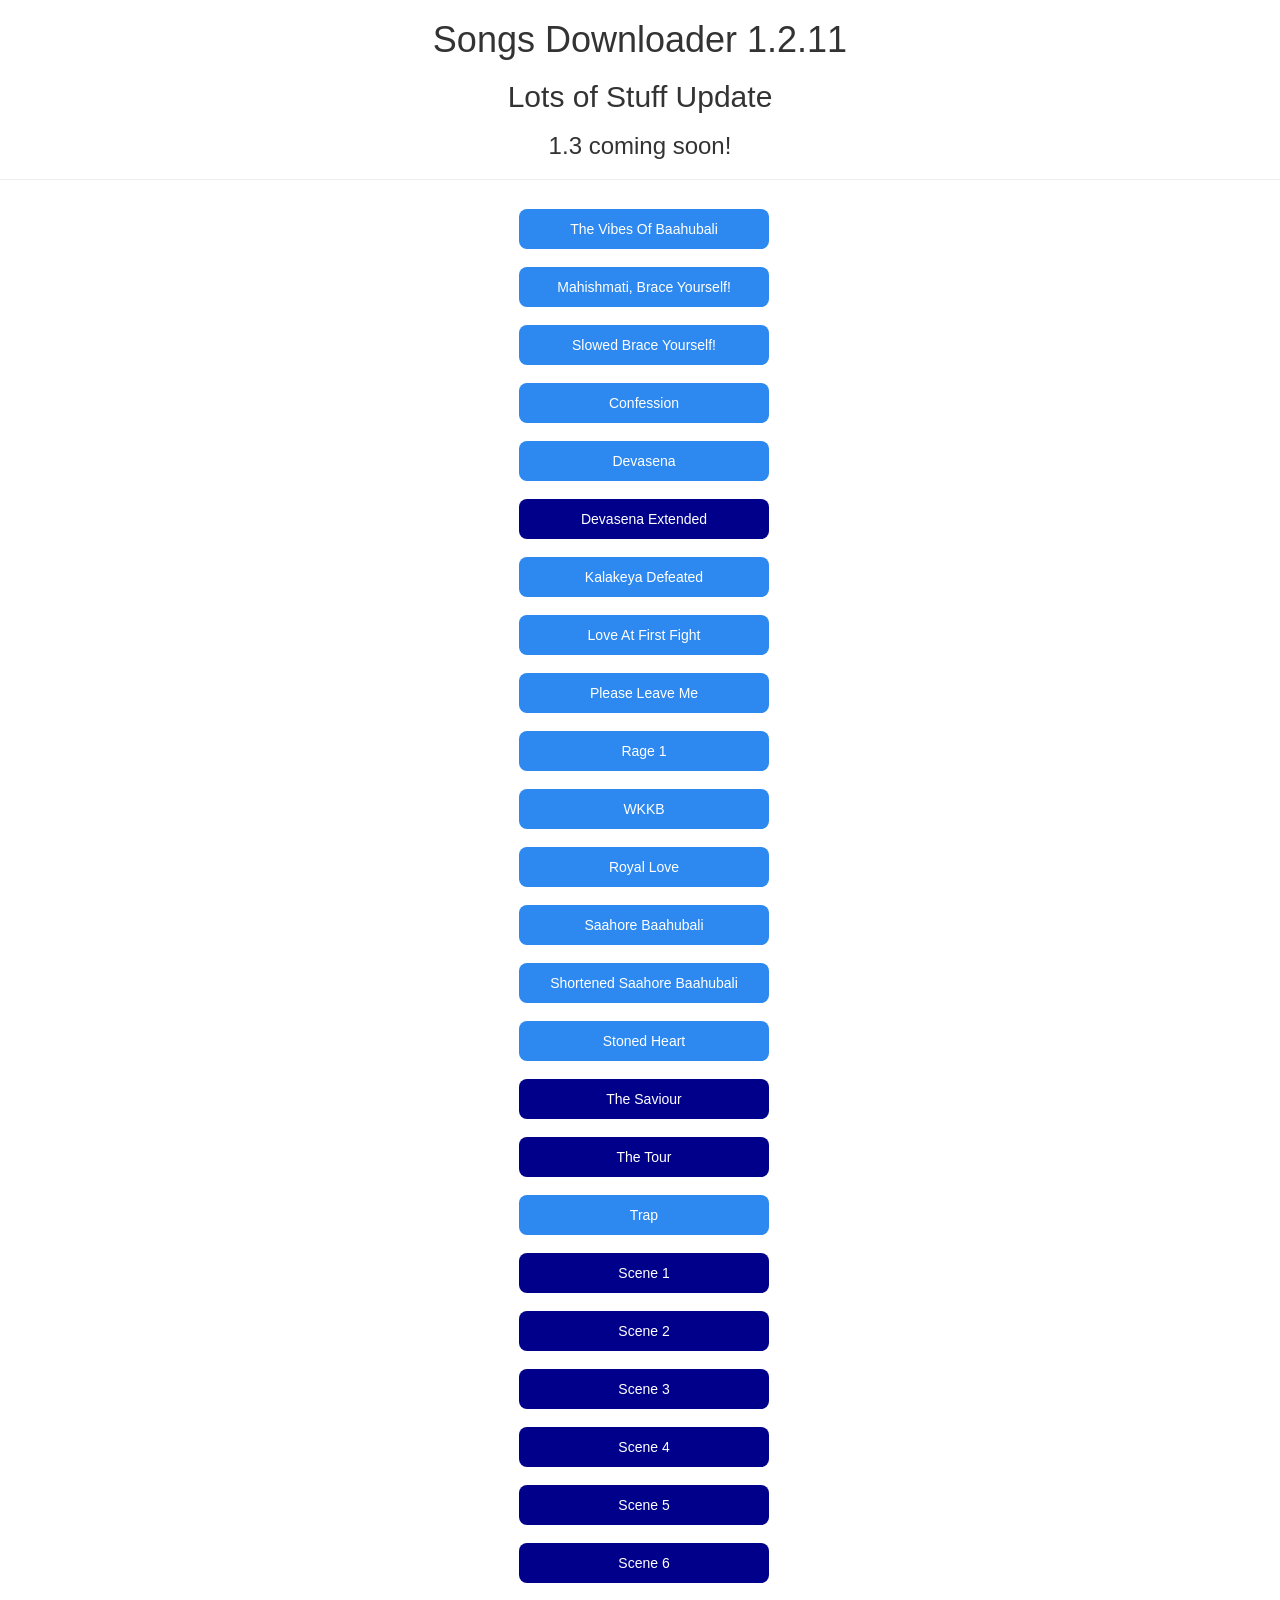
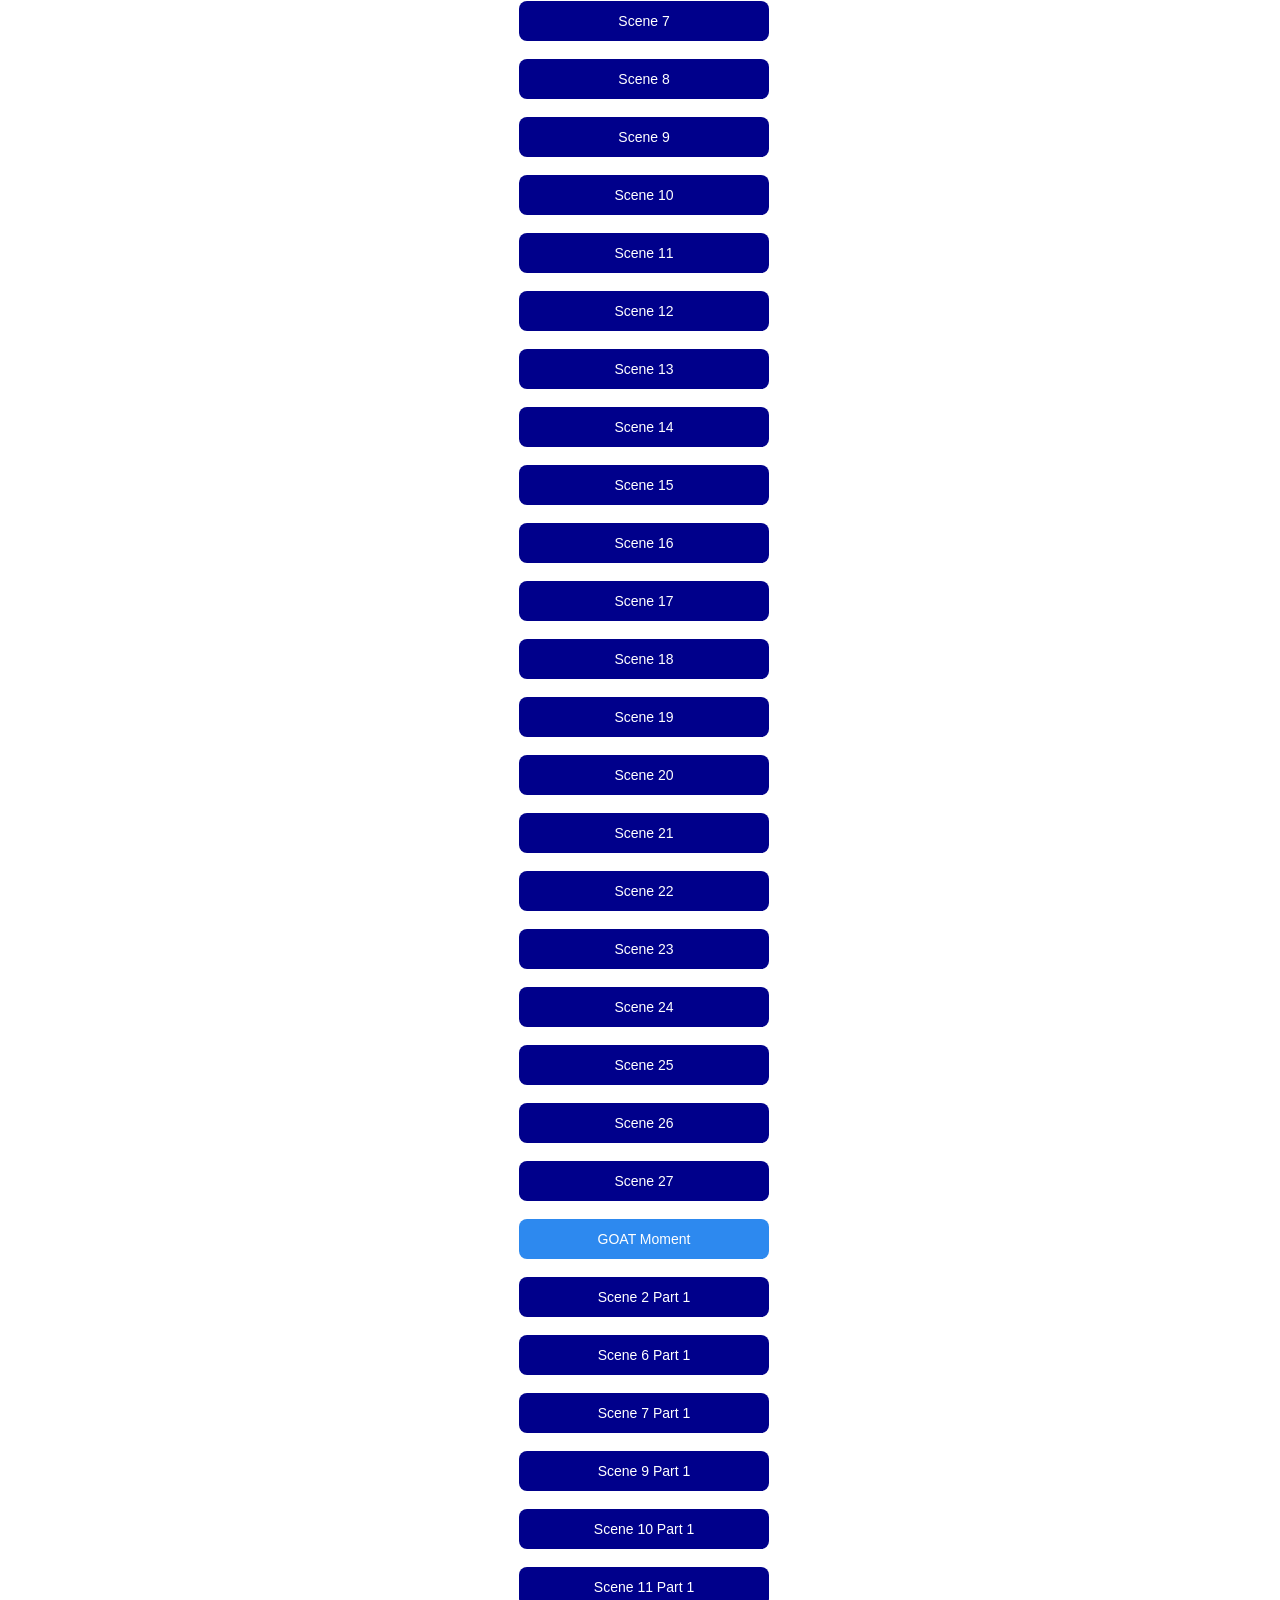
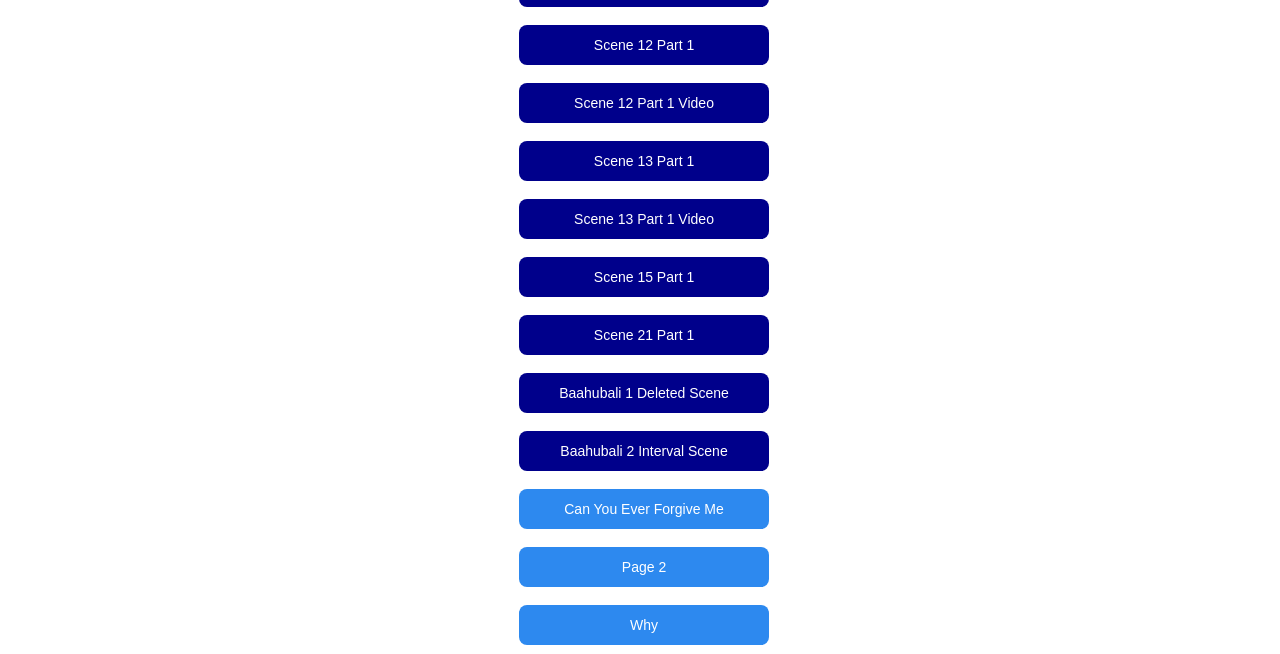
==== commit c461e236: "Update index.html" ====
--- a/index.html
+++ b/index.html
@@ -17,6 +17,7 @@
             <h3>1.3 coming soon!</h3>
             <hr>
             <div class="list">
+            <a href="The Vibes Of Baahubali.mp4" download="The Vibes Of Baahubali.mp4"><button>The Vibes Of Baahubali</button></a>
             <a href="Mahishmati, Brace Yourself.mp3" download="Mahishmati Brace Yourself.mp3"><button>Mahishmati, Brace Yourself!</button></a>
             <a href="Slowed Brace Yourself.mp3" download="Slowed Brace Yourself.mp3"><button>Slowed Brace Yourself!</button></a>
             <a href="Confession.mp3" download="Confession.mp3"><button>Confession</button></a>
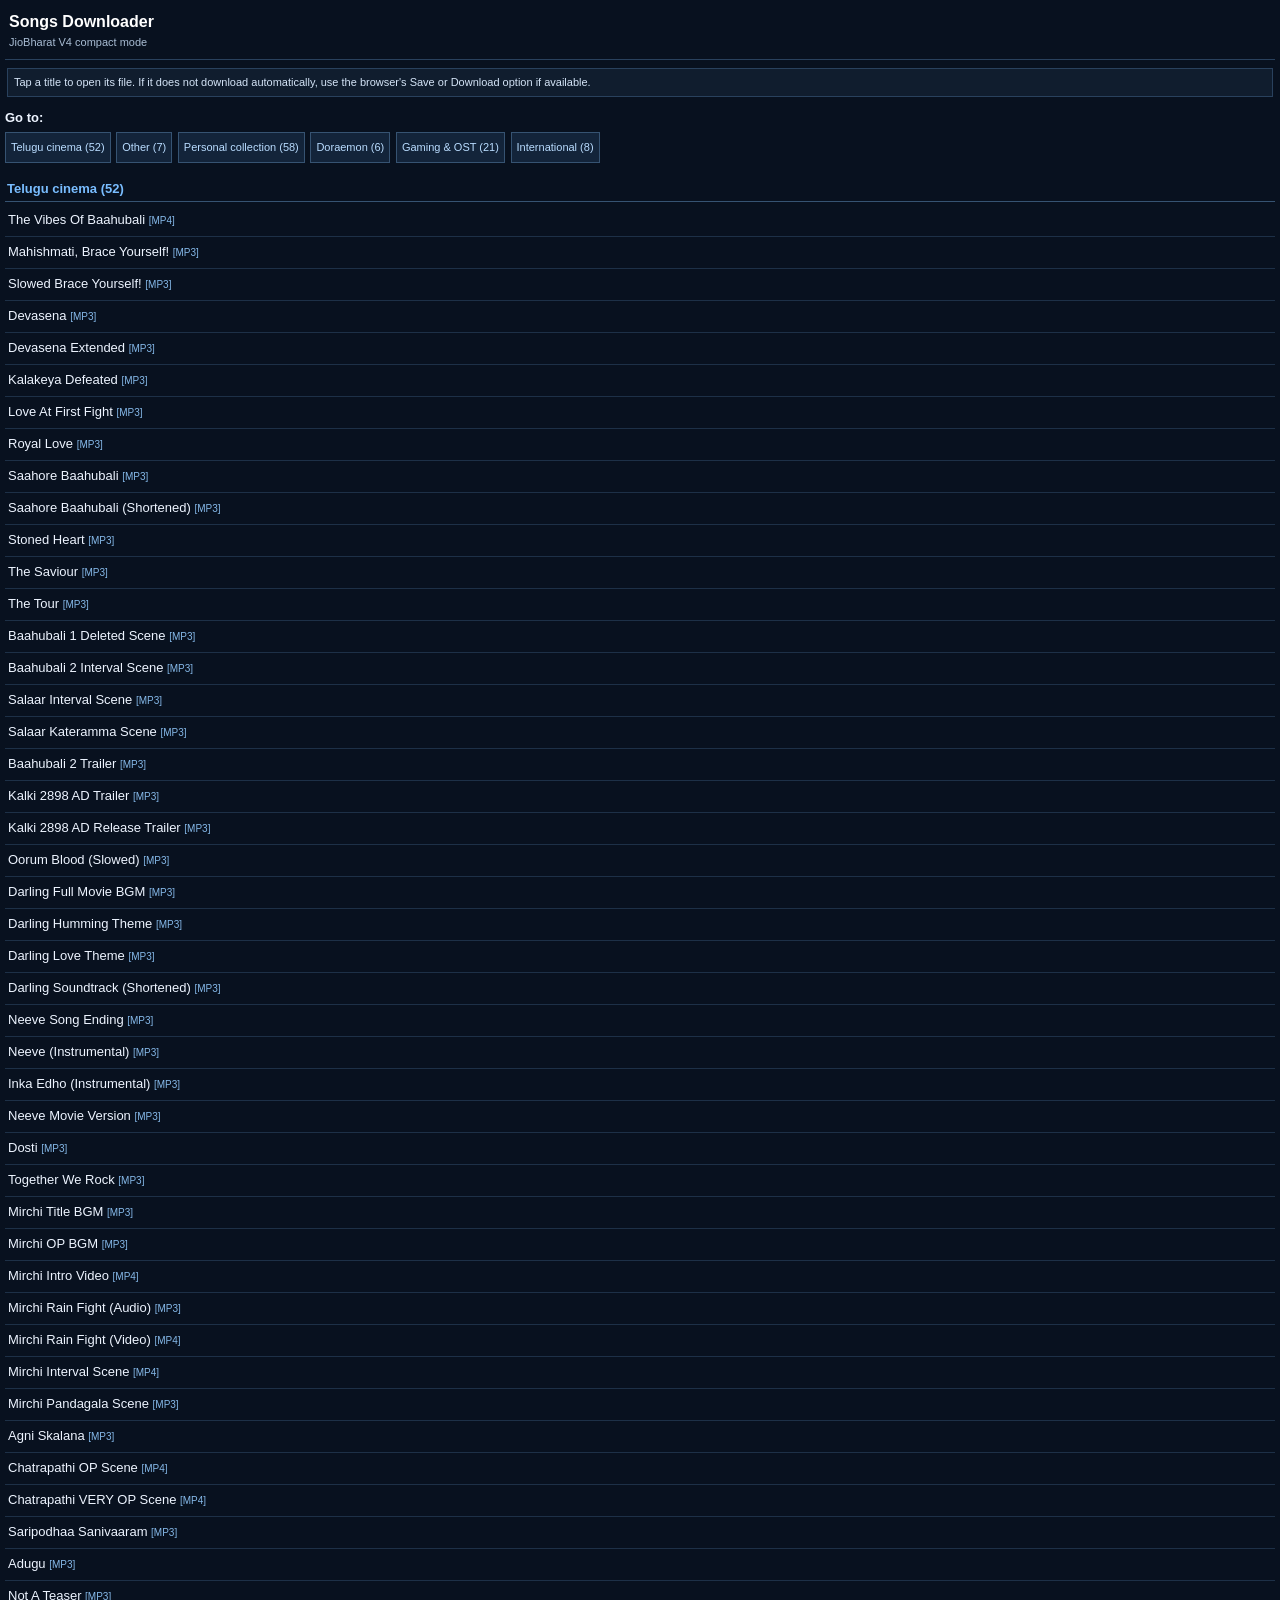
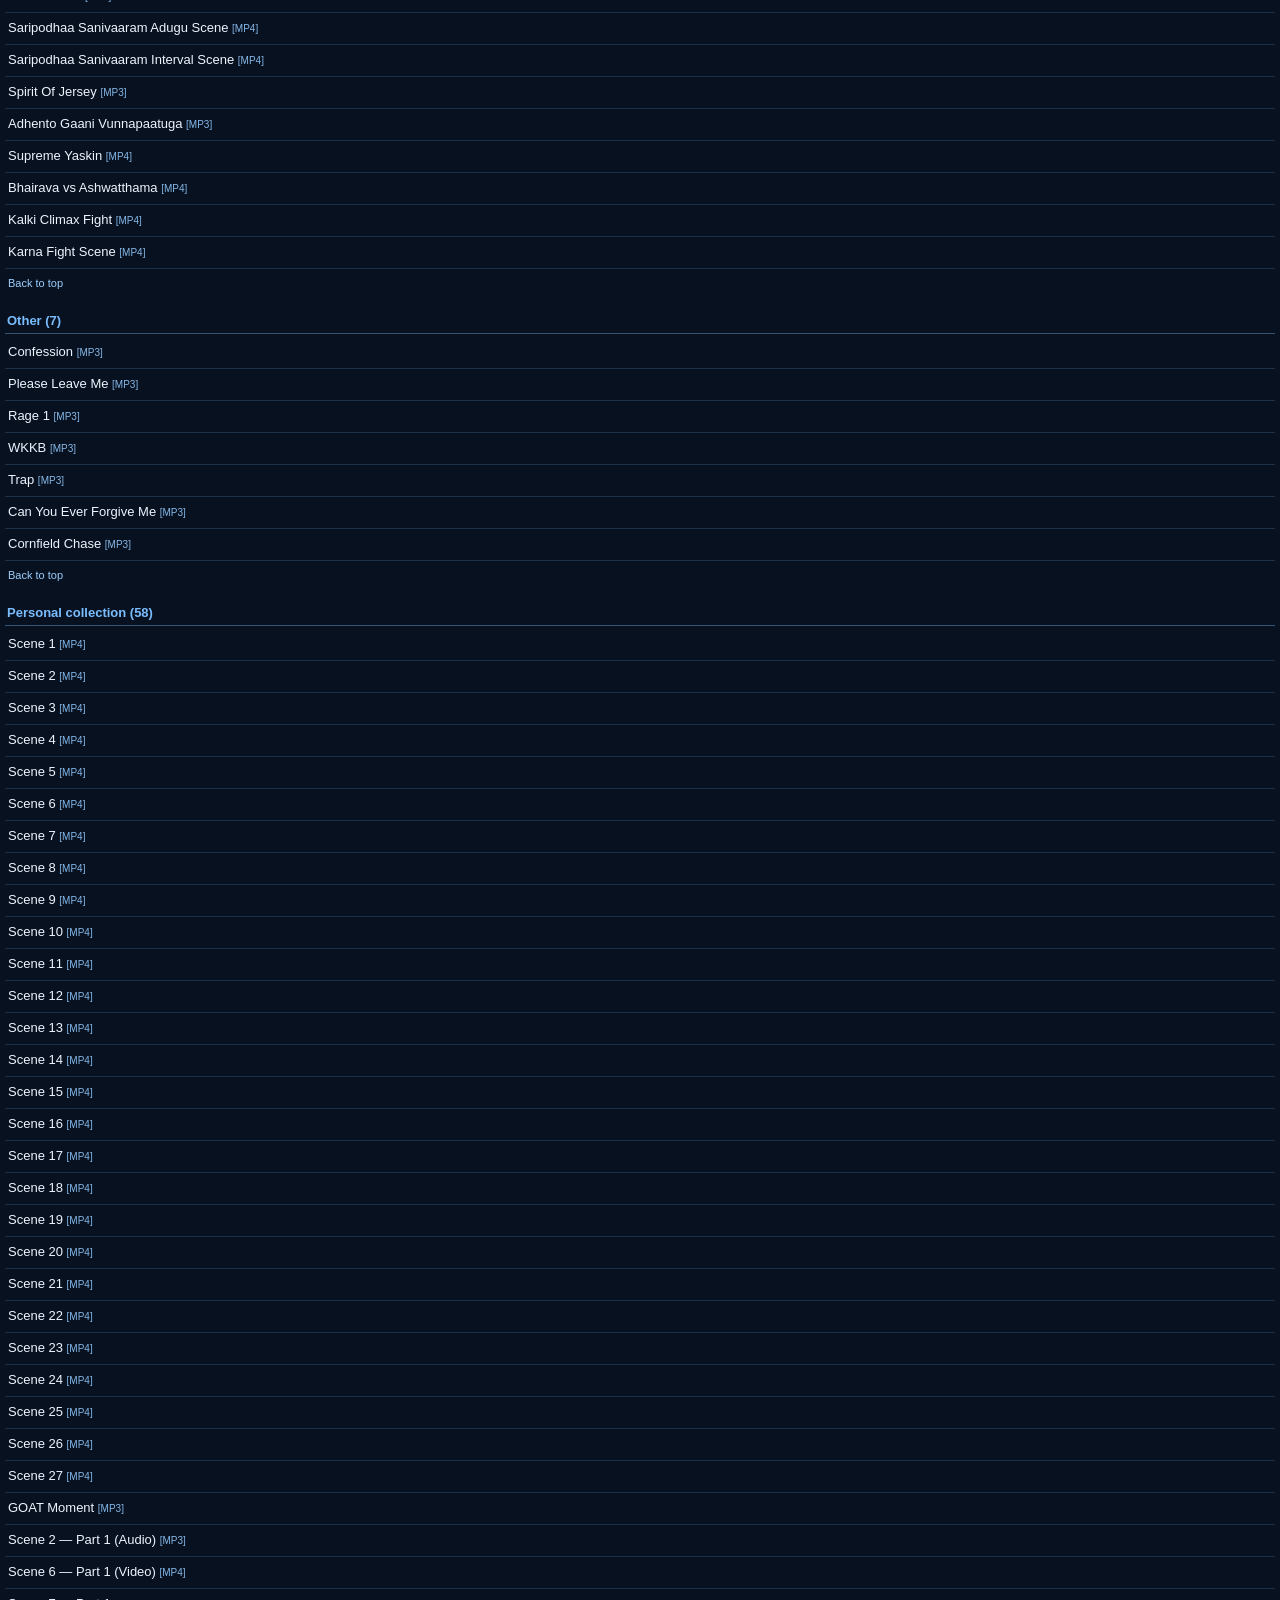
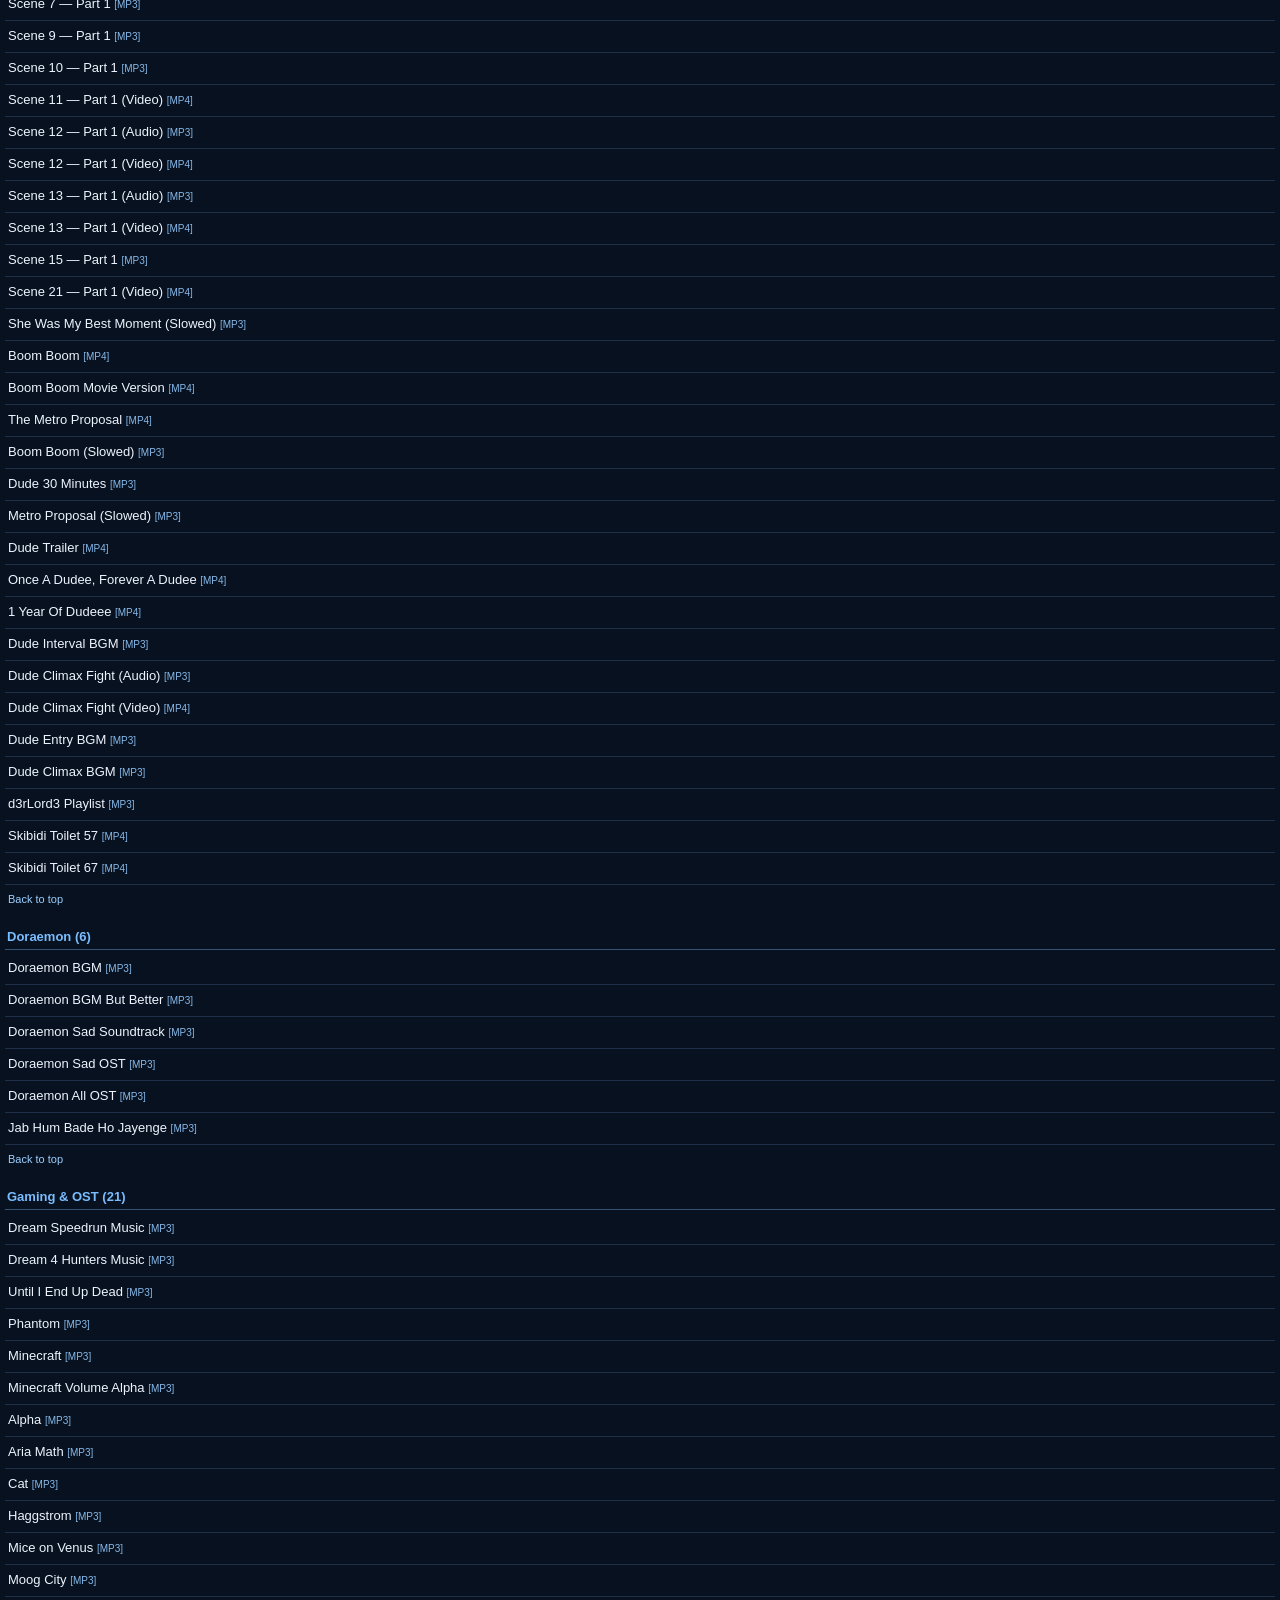
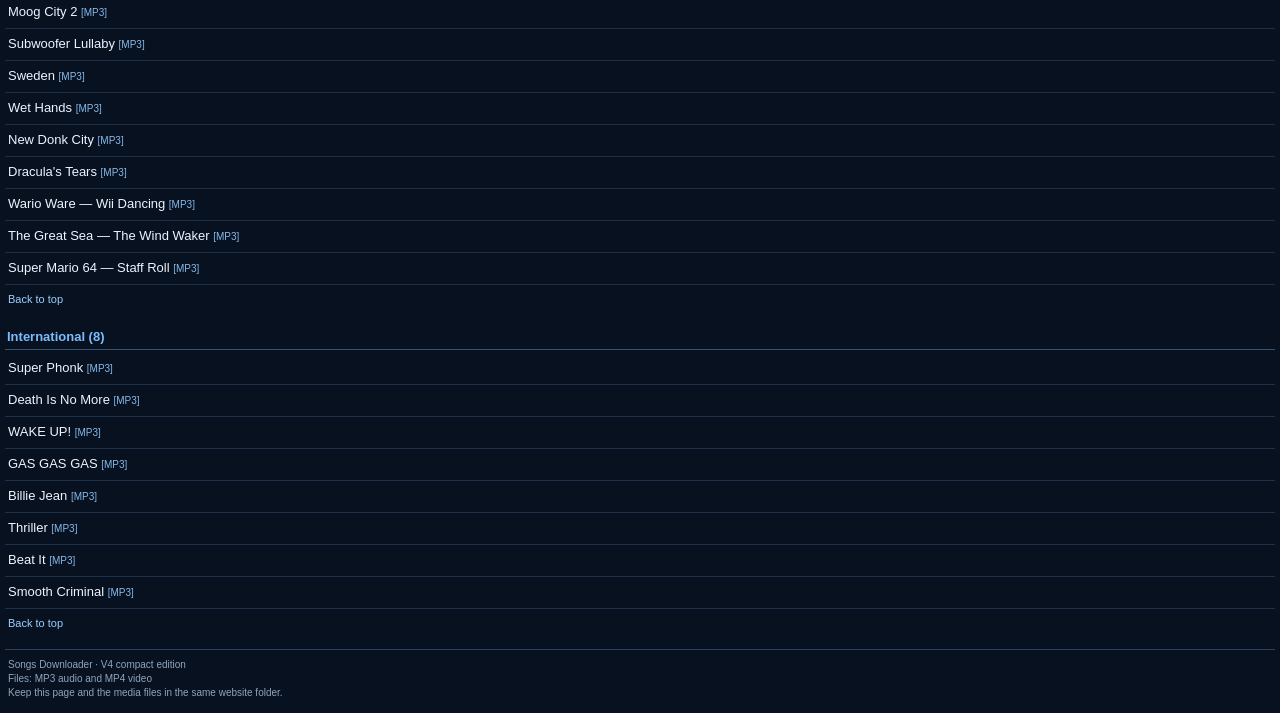
==== commit 68095f68: "Add files via upload" ====
--- a/index.html
+++ b/index.html
@@ -1,142 +1,219 @@
-<html>
-    <head>
-        <title>Songs Download</title>
-    <meta name="viewport" content="width=device-width, initial-scale=1">
-    <link rel="stylesheet" href="https://maxcdn.bootstrapcdn.com/bootstrap/3.4.0/css/bootstrap.min.css">
-    <script src="https://ajax.googleapis.com/ajax/libs/jquery/3.4.1/jquery.min.js"></script>
-    <script src="https://maxcdn.bootstrapcdn.com/bootstrap/3.4.0/js/bootstrap.min.js"></script>
-
-    <link href="stuff.css" rel="stylesheet">
-
-    </head>
-
-    <body>
-        <center>
-            <h1>Songs Downloader 1.2.11</h1>
-            <h2>Lots of Stuff Update</h2>
-            <h3>1.3 coming soon!</h3>
-            <hr>
-            <div class="list">
-            <a href="The Vibes Of Baahubali.mp4" download="The Vibes Of Baahubali.mp4"><button>The Vibes Of Baahubali</button></a>
-            <a href="Mahishmati, Brace Yourself.mp3" download="Mahishmati Brace Yourself.mp3"><button>Mahishmati, Brace Yourself!</button></a>
-            <a href="Slowed Brace Yourself.mp3" download="Slowed Brace Yourself.mp3"><button>Slowed Brace Yourself!</button></a>
-            <a href="Confession.mp3" download="Confession.mp3"><button>Confession</button></a>
-            <a href="Devasena.mp3" download="Devasena.mp3"><button>Devasena</button></a>
-            <a href="Devasena Extended.mp3" download="Devasena Extended.mp3"><button class="fav">Devasena Extended</button></a>
-            <a href="Kalakeya Defeated.mp3" download="Kalakeya Defeated.mp3"><button>Kalakeya Defeated</button></a>
-            <a href="Love at First Fight.mp3" download="Love at First Fight.mp3"><button>Love At First Fight</button></a>
-            <a href="Please Leave Me.mp3" download="Please Leave Me.mp3"><button>Please Leave Me</button></a>
-            <a href="Rage 1.mp3" download="Rage 1.mp3"><button>Rage 1</button></a>
-            <a href="WKKB.mp3" download="WKKB.mp3"><button>WKKB</button></a>
-            <a href="Royal Love.mp3" download="Royal Love.mp3"><button>Royal Love</button></a>
-            <a href="Saahore Baahubali.mp3" download="Saahore Baahubali.mp3"><button>Saahore Baahubali</button></a>
-            <a href="Saahore Baahubali Shortened.mp3" download="Saahore Baahubali Shortened.mp3"><button>Shortened Saahore Baahubali</button></a>
-            <a href="Stoned Heart.mp3" download="Stoned Heart.mp3"><button>Stoned Heart</button></a>
-            <a href="The Saviour.mp3" download="The Saviour.mp3"><button class="fav">The Saviour</button></a>
-            <a href="The Tour.mp3" download="The Tour.mp3"><button class="fav">The Tour</button></a>
-            <a href="Trap.mp3" download="Trap.mp3"><button>Trap</button></a>
-            <a href="Scene 1.mp4" download="Scene 1.mp4"><button class="fav">Scene 1</button></a>
-            <a href="Scene 2.mp4" download="Scene 2.mp4"><button class="fav">Scene 2</button></a>
-            <a href="Scene 3.mp4" download="Scene 3.mp4"><button class="fav">Scene 3</button></a>
-            <a href="Scene 4.mp4" download="Scene 4.mp4"><button class="fav">Scene 4</button></a>
-            <a href="Scene 5.mp4" download="Scene 5.mp4"><button class="fav">Scene 5</button></a>
-            <a href="Scene 6.mp4" download="Scene 6.mp4"><button class="fav">Scene 6</button></a>
-            <a href="Scene 7.mp4" download="Scene 7.mp4"><button class="fav">Scene 7</button></a>
-            <a href="Scene 8.mp4" download="Scene 8.mp4"><button class="fav">Scene 8</button></a>
-            <a href="Scene 9.mp4" download="Scene 9.mp4"><button class="fav">Scene 9</button></a>
-            <a href="Scene 10.mp4" download="Scene 10.mp4"><button class="fav">Scene 10</button></a>
-            <a href="Scene 11.mp4" download="Scene 11.mp4"><button class="fav">Scene 11</button></a>
-            <a href="Scene 12.mp4" download="Scene 12.mp4"><button class="fav">Scene 12</button></a>
-            <a href="Scene 13.mp4" download="Scene 13.mp4"><button class="fav">Scene 13</button></a>
-            <a href="Scene 14.mp4" download="Scene 14.mp4"><button class="fav">Scene 14</button></a>
-            <a href="Scene 15.mp4" download="Scene 15.mp4"><button class="fav">Scene 15</button></a>
-            <a href="Scene 16.mp4" download="Scene 16.mp4"><button class="fav">Scene 16</button></a>
-            <a href="Scene 17.mp4" download="Scene 17.mp4"><button class="fav">Scene 17</button></a>
-            <a href="Scene 18.mp4" download="Scene 18.mp4"><button class="fav">Scene 18</button></a>
-            <a href="Scene 19.mp4" download="Scene 19.mp4"><button class="fav">Scene 19</button></a>
-            <a href="Scene 20.mp4" download="Scene 20.mp4"><button class="fav">Scene 20</button></a>
-            <a href="Scene 21.mp4" download="Scene 21.mp4"><button class="fav">Scene 21</button></a>
-            <a href="Scene 22.mp4" download="Scene 22.mp4"><button class="fav">Scene 22</button></a>
-            <a href="Scene 23.mp4" download="Scene 23.mp4"><button class="fav">Scene 23</button></a>
-            <a href="Scene 24.mp4" download="Scene 24.mp4"><button class="fav">Scene 24</button></a>
-            <a href="Scene 25.mp4" download="Scene 25.mp4"><button class="fav">Scene 25</button></a>
-            <a href="Scene 26.mp4" download="Scene 26.mp4"><button class="fav">Scene 26</button></a>
-            <a href="Scene 27.mp4" download="Scene 27.mp4"><button class="fav">Scene 27</button></a>
-            <a href="GOAT Moment.mp3" download="GOAT Moment.mp3"><button>GOAT Moment</button></a>
-            <a href="Scene 2 Part 1.mp3" download="Scene 2 Part 1.mp3"><button class="fav">Scene 2 Part 1</button></a>
-            <a href="Scene 6 Part 1.mp4" download="Scene 6 Part 1.mp4"><button class="fav">Scene 6 Part 1</button></a>
-            <a href="Scene 7 Part 1.mp3" download="Scene 7 Part 1.mp3"><button class="fav">Scene 7 Part 1</button></a>
-            <a href="Scene 9 Part 1.mp3" download="Scene 9 Part 1.mp3"><button class="fav">Scene 9 Part 1</button></a>
-            <a href="Scene 10 Part 1.mp3" download="Scene 10 Part 1.mp3"><button class="fav">Scene 10 Part 1</button></a>
-            <a href="Scene 11 Part 1.mp4" download="Scene 11 Part 1.mp4"><button class="fav">Scene 11 Part 1</button></a>
-            <a href="Scene 12 Part 1.mp3" download="Scene 12 Part 1.mp3"><button class="fav">Scene 12 Part 1</button></a>
-            <a href="Scene 12 Part 1.mp4" download="Scene 12 Part 1.mp4"><button class="fav">Scene 12 Part 1 Video</button></a>
-            <a href="Scene 13 Part 1.mp3" download="Scene 13 Part 1.mp3"><button class="fav">Scene 13 Part 1</button></a>
-            <a href="Scene 13 Part 1.mp4" download="Scene 13 Part 1.mp4"><button class="fav">Scene 13 Part 1 Video</button></a>
-            <a href="Scene 15 Part 1.mp3" download="Scene 15 Part 1.mp3"><button class="fav">Scene 15 Part 1</button></a>
-            <a href="Scene 21 Part 1.mp4" download="Scene 21 Part 1.mp4"><button class="fav">Scene 21 Part 1</button></a>
-            <a href="Baahubali 1 Deleted Scene.mp3" download="Baahubali 1 Deleted Scene.mp3"><button class="fav">Baahubali 1 Deleted Scene</button></a>
-            <a href="Interval Scene 2.mp3" download="Interval Scene 2.mp3"><button class="fav">Baahubali 2 Interval Scene</button></a>
-            <a href="Can You Ever Forgive Me.mp3" download="Can You Ever Forgive Me.mp3"><button>Can You Ever Forgive Me</button></a>
-            <a href="index2.html"><button>Page 2</button></a>
-            <a href="why.html"><button>Why</button></a>
-            </div>
-        </center>
-        <script src="work.js"></script>
-<style>
-button {
-  padding: 8px 14px;
-  margin: 4px;
-  border-radius: 8px;
-  border: none;
-  background-color: #2d89ef;
-  color: white;
-  cursor: pointer;
-  font-size: 14px;
-}
-
-button:hover {
-  background-color: #1b5fbf;
-}
-</style>
-<style>
-.list {
-  display: flex;
-  flex-direction: column;
-  align-items: center; /* center the column */
-}
-
-.list a {
-  width: 250px; /* same width for all buttons */
-  margin: 5px 0;
-}
-
-.list button {
-  width: 100%;
-  padding: 10px;
-  border-radius: 8px;
-  border: none;
-  background-color: #2d89ef;
-  color: white;
-  cursor: pointer;
-}
-
-.list button:hover {
-  background-color: #1b5fbf;
-}
-</style>
-<style>
-button:focus {
-  outline: none;
-  background-color: #1b5fbf; /* darker shade */
-  box-shadow: 0 0 0 3px #2d89ef;
-}
-</style>
-<style>
-button.fav {
-  background-color: #00008b;
-  color: white;
-}
-</style>
-    </body>
-</html>
+<!doctype html>
+<html lang="en">
+<head>
+  <meta charset="utf-8">
+  <meta name="viewport" content="width=device-width, initial-scale=1">
+  <meta name="theme-color" content="#08111f">
+  <meta name="description" content="A lightweight download list for Songs Downloader.">
+  <title>Songs Downloader - V4 Mode</title>
+  <style>
+    body { margin: 0; padding: 5px; background: #08111f; color: #edf4ff; font-family: Arial, sans-serif; font-size: 13px; }
+    .head { padding: 7px 4px 9px; border-bottom: 1px solid #29415d; }
+    h1 { margin: 0 0 4px; color: #ffffff; font-size: 16px; line-height: 19px; }
+    .sub { margin: 0; color: #a9bdd4; font-size: 11px; line-height: 15px; }
+    .hint { margin: 8px 2px; padding: 6px; border: 1px solid #29415d; background: #101d2e; color: #d4e4f7; font-size: 11px; line-height: 15px; }
+    .jump { margin: 7px 0 10px; line-height: 25px; }
+    .jump a { display: inline-block; margin: 2px 2px 2px 0; padding: 2px 5px; border: 1px solid #365372; background: #13243a; color: #b9dcff; text-decoration: none; font-size: 11px; }
+    h2 { margin: 12px 0 3px; padding: 4px 2px; border-bottom: 1px solid #365372; color: #79bdff; font-size: 13px; line-height: 16px; }
+    ul { margin: 0; padding: 0; list-style: none; }
+    li { margin: 0; padding: 0; border-bottom: 1px solid #1d3047; }
+    .file { display: block; padding: 7px 3px; color: #edf4ff; text-decoration: none; line-height: 16px; }
+    .file:focus, .file:active, .jump a:focus, .jump a:active { color: #ffffff; background: #1c3b5f; outline: 1px solid #79bdff; }
+    .kind { color: #85b8e8; font-size: 10px; white-space: nowrap; }
+    .top { display: block; padding: 8px 3px; color: #9bcfff; text-decoration: none; font-size: 11px; }
+    .foot { margin-top: 12px; padding: 8px 3px; border-top: 1px solid #29415d; color: #8fa5be; font-size: 10px; line-height: 14px; }
+  </style>
+</head>
+<body>
+  <div class="head" id="top">
+    <h1>Songs Downloader</h1>
+    <p class="sub">JioBharat V4 compact mode</p>
+  </div>
+  <p class="hint">Tap a title to open its file. If it does not download automatically, use the browser's Save or Download option if available.</p>
+  <div class="jump"><strong>Go to:</strong><br>
+    <a href="#telugu-cinema">Telugu cinema (52)</a>
+    <a href="#other">Other (7)</a>
+    <a href="#personal-collection">Personal collection (58)</a>
+    <a href="#doraemon">Doraemon (6)</a>
+    <a href="#gaming-ost">Gaming &amp; OST (21)</a>
+    <a href="#international">International (8)</a>
+  </div>
+  <h2 id="telugu-cinema">Telugu cinema (52)</h2>
+  <ul>
+    <li><a class="file" href="The%20Vibes%20Of%20Baahubali.mp4" download="The Vibes Of Baahubali.mp4">The Vibes Of Baahubali <span class="kind">[MP4]</span></a></li>
+    <li><a class="file" href="Mahishmati%2C%20Brace%20Yourself.mp3" download="Mahishmati, Brace Yourself.mp3">Mahishmati, Brace Yourself! <span class="kind">[MP3]</span></a></li>
+    <li><a class="file" href="Slowed%20Brace%20Yourself.mp3" download="Slowed Brace Yourself.mp3">Slowed Brace Yourself! <span class="kind">[MP3]</span></a></li>
+    <li><a class="file" href="Devasena.mp3" download="Devasena.mp3">Devasena <span class="kind">[MP3]</span></a></li>
+    <li><a class="file" href="Devasena%20Extended.mp3" download="Devasena Extended.mp3">Devasena Extended <span class="kind">[MP3]</span></a></li>
+    <li><a class="file" href="Kalakeya%20Defeated.mp3" download="Kalakeya Defeated.mp3">Kalakeya Defeated <span class="kind">[MP3]</span></a></li>
+    <li><a class="file" href="Love%20at%20First%20Fight.mp3" download="Love at First Fight.mp3">Love At First Fight <span class="kind">[MP3]</span></a></li>
+    <li><a class="file" href="Royal%20Love.mp3" download="Royal Love.mp3">Royal Love <span class="kind">[MP3]</span></a></li>
+    <li><a class="file" href="Saahore%20Baahubali.mp3" download="Saahore Baahubali.mp3">Saahore Baahubali <span class="kind">[MP3]</span></a></li>
+    <li><a class="file" href="Saahore%20Baahubali%20Shortened.mp3" download="Saahore Baahubali Shortened.mp3">Saahore Baahubali (Shortened) <span class="kind">[MP3]</span></a></li>
+    <li><a class="file" href="Stoned%20Heart.mp3" download="Stoned Heart.mp3">Stoned Heart <span class="kind">[MP3]</span></a></li>
+    <li><a class="file" href="The%20Saviour.mp3" download="The Saviour.mp3">The Saviour <span class="kind">[MP3]</span></a></li>
+    <li><a class="file" href="The%20Tour.mp3" download="The Tour.mp3">The Tour <span class="kind">[MP3]</span></a></li>
+    <li><a class="file" href="Baahubali%201%20Deleted%20Scene.mp3" download="Baahubali 1 Deleted Scene.mp3">Baahubali 1 Deleted Scene <span class="kind">[MP3]</span></a></li>
+    <li><a class="file" href="Interval%20Scene%202.mp3" download="Interval Scene 2.mp3">Baahubali 2 Interval Scene <span class="kind">[MP3]</span></a></li>
+    <li><a class="file" href="Salaar%20Interval%20Scene.mp3" download="Salaar Interval Scene.mp3">Salaar Interval Scene <span class="kind">[MP3]</span></a></li>
+    <li><a class="file" href="Kateramma%20Fight%20Scene.mp3" download="Kateramma Fight Scene.mp3">Salaar Kateramma Scene <span class="kind">[MP3]</span></a></li>
+    <li><a class="file" href="Baahubali%202%20Trailer.mp3" download="Baahubali 2 Trailer.mp3">Baahubali 2 Trailer <span class="kind">[MP3]</span></a></li>
+    <li><a class="file" href="Kalki%202898%20AD%20Trailer.mp3" download="Kalki 2898 AD Trailer.mp3">Kalki 2898 AD Trailer <span class="kind">[MP3]</span></a></li>
+    <li><a class="file" href="Kalki%202898%20AD%20Release%20Trailer.mp3" download="Kalki 2898 AD Release Trailer.mp3">Kalki 2898 AD Release Trailer <span class="kind">[MP3]</span></a></li>
+    <li><a class="file" href="Oorum%20Blood%20Slowed.mp3" download="Oorum Blood Slowed.mp3">Oorum Blood (Slowed) <span class="kind">[MP3]</span></a></li>
+    <li><a class="file" href="Darling%20Full%20Movie%20BGM.mp3" download="Darling Full Movie BGM.mp3">Darling Full Movie BGM <span class="kind">[MP3]</span></a></li>
+    <li><a class="file" href="Darling%20Humming%20Theme.mp3" download="Darling Humming Theme.mp3">Darling Humming Theme <span class="kind">[MP3]</span></a></li>
+    <li><a class="file" href="Darling%20Love%20Theme.mp3" download="Darling Love Theme.mp3">Darling Love Theme <span class="kind">[MP3]</span></a></li>
+    <li><a class="file" href="Darling%20Soundtrack%20Shortened.mp3" download="Darling Soundtrack Shortened.mp3">Darling Soundtrack (Shortened) <span class="kind">[MP3]</span></a></li>
+    <li><a class="file" href="Neeve%20Song%20Ending.mp3" download="Neeve Song Ending.mp3">Neeve Song Ending <span class="kind">[MP3]</span></a></li>
+    <li><a class="file" href="Neeve%20%28Instrumental%29.mp3" download="Neeve (Instrumental).mp3">Neeve (Instrumental) <span class="kind">[MP3]</span></a></li>
+    <li><a class="file" href="Inka%20Edho%20%28Instrumental%29.mp3" download="Inka Edho (Instrumental).mp3">Inka Edho (Instrumental) <span class="kind">[MP3]</span></a></li>
+    <li><a class="file" href="Neeve%20Movie%20Version.mp3" download="Neeve Movie Version.mp3">Neeve Movie Version <span class="kind">[MP3]</span></a></li>
+    <li><a class="file" href="Dosti.mp3" download="Dosti.mp3">Dosti <span class="kind">[MP3]</span></a></li>
+    <li><a class="file" href="Together%20We%20Rock.mp3" download="Together We Rock.mp3">Together We Rock <span class="kind">[MP3]</span></a></li>
+    <li><a class="file" href="Mirchi%20Title%20BGM.mp3" download="Mirchi Title BGM.mp3">Mirchi Title BGM <span class="kind">[MP3]</span></a></li>
+    <li><a class="file" href="Mirchi%20OP%20BGM.mp3" download="Mirchi OP BGM.mp3">Mirchi OP BGM <span class="kind">[MP3]</span></a></li>
+    <li><a class="file" href="Mirchi%20Intro%20Scene.mp4" download="Mirchi Intro Scene.mp4">Mirchi Intro Video <span class="kind">[MP4]</span></a></li>
+    <li><a class="file" href="Mirchi%20Rain%20Fight.mp3" download="Mirchi Rain Fight.mp3">Mirchi Rain Fight (Audio) <span class="kind">[MP3]</span></a></li>
+    <li><a class="file" href="Mirchi%20Rain%20Fight%20Video.mp4" download="Mirchi Rain Fight Video.mp4">Mirchi Rain Fight (Video) <span class="kind">[MP4]</span></a></li>
+    <li><a class="file" href="Mirchi%20Interval%20Scene.mp4" download="Mirchi Interval Scene.mp4">Mirchi Interval Scene <span class="kind">[MP4]</span></a></li>
+    <li><a class="file" href="Mirchi%20Pandagala%20Scene.mp3" download="Mirchi Pandagala Scene.mp3">Mirchi Pandagala Scene <span class="kind">[MP3]</span></a></li>
+    <li><a class="file" href="Agni%20Skalana.mp3" download="Agni Skalana.mp3">Agni Skalana <span class="kind">[MP3]</span></a></li>
+    <li><a class="file" href="Chatrapathi%20OP%20Scene.mp4" download="Chatrapathi OP Scene.mp4">Chatrapathi OP Scene <span class="kind">[MP4]</span></a></li>
+    <li><a class="file" href="Chatrapathi%20VERY%20OP%20Scene.mp4" download="Chatrapathi VERY OP Scene.mp4">Chatrapathi VERY OP Scene <span class="kind">[MP4]</span></a></li>
+    <li><a class="file" href="Saripodhaa%20Sanivaaram.mp3" download="Saripodhaa Sanivaaram.mp3">Saripodhaa Sanivaaram <span class="kind">[MP3]</span></a></li>
+    <li><a class="file" href="Adugu.mp3" download="Adugu.mp3">Adugu <span class="kind">[MP3]</span></a></li>
+    <li><a class="file" href="Not%20A%20Teaser.mp3" download="Not A Teaser.mp3">Not A Teaser <span class="kind">[MP3]</span></a></li>
+    <li><a class="file" href="Saripodhaa%20Sanivaaram%20Adugu%20Scene.mp4" download="Saripodhaa Sanivaaram Adugu Scene.mp4">Saripodhaa Sanivaaram Adugu Scene <span class="kind">[MP4]</span></a></li>
+    <li><a class="file" href="Saripodhaa%20Sanivaaram%20Interval%20Scene.mp4" download="Saripodhaa Sanivaaram Interval Scene.mp4">Saripodhaa Sanivaaram Interval Scene <span class="kind">[MP4]</span></a></li>
+    <li><a class="file" href="Spirit%20Of%20Jersey.mp3" download="Spirit Of Jersey.mp3">Spirit Of Jersey <span class="kind">[MP3]</span></a></li>
+    <li><a class="file" href="Adhento%20Gaani%20Vunnapaatuga.mp3" download="Adhento Gaani Vunnapaatuga.mp3">Adhento Gaani Vunnapaatuga <span class="kind">[MP3]</span></a></li>
+    <li><a class="file" href="Supreme%20Yaskin.mp4" download="Supreme Yaskin.mp4">Supreme Yaskin <span class="kind">[MP4]</span></a></li>
+    <li><a class="file" href="Bhairava%20vs%20Ashwatthama.mp4" download="Bhairava vs Ashwatthama.mp4">Bhairava vs Ashwatthama <span class="kind">[MP4]</span></a></li>
+    <li><a class="file" href="Kalki%20Climax%20Fight.mp4" download="Kalki Climax Fight.mp4">Kalki Climax Fight <span class="kind">[MP4]</span></a></li>
+    <li><a class="file" href="Karna%20Fight%20Scene.mp4" download="Karna Fight Scene.mp4">Karna Fight Scene <span class="kind">[MP4]</span></a></li>
+  </ul>
+  <a class="top" href="#top">Back to top</a>
+  <h2 id="other">Other (7)</h2>
+  <ul>
+    <li><a class="file" href="Confession.mp3" download="Confession.mp3">Confession <span class="kind">[MP3]</span></a></li>
+    <li><a class="file" href="Please%20Leave%20Me.mp3" download="Please Leave Me.mp3">Please Leave Me <span class="kind">[MP3]</span></a></li>
+    <li><a class="file" href="Rage%201.mp3" download="Rage 1.mp3">Rage 1 <span class="kind">[MP3]</span></a></li>
+    <li><a class="file" href="WKKB.mp3" download="WKKB.mp3">WKKB <span class="kind">[MP3]</span></a></li>
+    <li><a class="file" href="Trap.mp3" download="Trap.mp3">Trap <span class="kind">[MP3]</span></a></li>
+    <li><a class="file" href="Can%20You%20Ever%20Forgive%20Me.mp3" download="Can You Ever Forgive Me.mp3">Can You Ever Forgive Me <span class="kind">[MP3]</span></a></li>
+    <li><a class="file" href="Cornfield%20Chase.mp3" download="Cornfield Chase.mp3">Cornfield Chase <span class="kind">[MP3]</span></a></li>
+  </ul>
+  <a class="top" href="#top">Back to top</a>
+  <h2 id="personal-collection">Personal collection (58)</h2>
+  <ul>
+    <li><a class="file" href="Scene%201.mp4" download="Scene 1.mp4">Scene 1 <span class="kind">[MP4]</span></a></li>
+    <li><a class="file" href="Scene%202.mp4" download="Scene 2.mp4">Scene 2 <span class="kind">[MP4]</span></a></li>
+    <li><a class="file" href="Scene%203.mp4" download="Scene 3.mp4">Scene 3 <span class="kind">[MP4]</span></a></li>
+    <li><a class="file" href="Scene%204.mp4" download="Scene 4.mp4">Scene 4 <span class="kind">[MP4]</span></a></li>
+    <li><a class="file" href="Scene%205.mp4" download="Scene 5.mp4">Scene 5 <span class="kind">[MP4]</span></a></li>
+    <li><a class="file" href="Scene%206.mp4" download="Scene 6.mp4">Scene 6 <span class="kind">[MP4]</span></a></li>
+    <li><a class="file" href="Scene%207.mp4" download="Scene 7.mp4">Scene 7 <span class="kind">[MP4]</span></a></li>
+    <li><a class="file" href="Scene%208.mp4" download="Scene 8.mp4">Scene 8 <span class="kind">[MP4]</span></a></li>
+    <li><a class="file" href="Scene%209.mp4" download="Scene 9.mp4">Scene 9 <span class="kind">[MP4]</span></a></li>
+    <li><a class="file" href="Scene%2010.mp4" download="Scene 10.mp4">Scene 10 <span class="kind">[MP4]</span></a></li>
+    <li><a class="file" href="Scene%2011.mp4" download="Scene 11.mp4">Scene 11 <span class="kind">[MP4]</span></a></li>
+    <li><a class="file" href="Scene%2012.mp4" download="Scene 12.mp4">Scene 12 <span class="kind">[MP4]</span></a></li>
+    <li><a class="file" href="Scene%2013.mp4" download="Scene 13.mp4">Scene 13 <span class="kind">[MP4]</span></a></li>
+    <li><a class="file" href="Scene%2014.mp4" download="Scene 14.mp4">Scene 14 <span class="kind">[MP4]</span></a></li>
+    <li><a class="file" href="Scene%2015.mp4" download="Scene 15.mp4">Scene 15 <span class="kind">[MP4]</span></a></li>
+    <li><a class="file" href="Scene%2016.mp4" download="Scene 16.mp4">Scene 16 <span class="kind">[MP4]</span></a></li>
+    <li><a class="file" href="Scene%2017.mp4" download="Scene 17.mp4">Scene 17 <span class="kind">[MP4]</span></a></li>
+    <li><a class="file" href="Scene%2018.mp4" download="Scene 18.mp4">Scene 18 <span class="kind">[MP4]</span></a></li>
+    <li><a class="file" href="Scene%2019.mp4" download="Scene 19.mp4">Scene 19 <span class="kind">[MP4]</span></a></li>
+    <li><a class="file" href="Scene%2020.mp4" download="Scene 20.mp4">Scene 20 <span class="kind">[MP4]</span></a></li>
+    <li><a class="file" href="Scene%2021.mp4" download="Scene 21.mp4">Scene 21 <span class="kind">[MP4]</span></a></li>
+    <li><a class="file" href="Scene%2022.mp4" download="Scene 22.mp4">Scene 22 <span class="kind">[MP4]</span></a></li>
+    <li><a class="file" href="Scene%2023.mp4" download="Scene 23.mp4">Scene 23 <span class="kind">[MP4]</span></a></li>
+    <li><a class="file" href="Scene%2024.mp4" download="Scene 24.mp4">Scene 24 <span class="kind">[MP4]</span></a></li>
+    <li><a class="file" href="Scene%2025.mp4" download="Scene 25.mp4">Scene 25 <span class="kind">[MP4]</span></a></li>
+    <li><a class="file" href="Scene%2026.mp4" download="Scene 26.mp4">Scene 26 <span class="kind">[MP4]</span></a></li>
+    <li><a class="file" href="Scene%2027.mp4" download="Scene 27.mp4">Scene 27 <span class="kind">[MP4]</span></a></li>
+    <li><a class="file" href="GOAT%20Moment.mp3" download="GOAT Moment.mp3">GOAT Moment <span class="kind">[MP3]</span></a></li>
+    <li><a class="file" href="Scene%202%20Part%201.mp3" download="Scene 2 Part 1.mp3">Scene 2 — Part 1 (Audio) <span class="kind">[MP3]</span></a></li>
+    <li><a class="file" href="Scene%206%20Part%201.mp4" download="Scene 6 Part 1.mp4">Scene 6 — Part 1 (Video) <span class="kind">[MP4]</span></a></li>
+    <li><a class="file" href="Scene%207%20Part%201.mp3" download="Scene 7 Part 1.mp3">Scene 7 — Part 1 <span class="kind">[MP3]</span></a></li>
+    <li><a class="file" href="Scene%209%20Part%201.mp3" download="Scene 9 Part 1.mp3">Scene 9 — Part 1 <span class="kind">[MP3]</span></a></li>
+    <li><a class="file" href="Scene%2010%20Part%201.mp3" download="Scene 10 Part 1.mp3">Scene 10 — Part 1 <span class="kind">[MP3]</span></a></li>
+    <li><a class="file" href="Scene%2011%20Part%201.mp4" download="Scene 11 Part 1.mp4">Scene 11 — Part 1 (Video) <span class="kind">[MP4]</span></a></li>
+    <li><a class="file" href="Scene%2012%20Part%201.mp3" download="Scene 12 Part 1.mp3">Scene 12 — Part 1 (Audio) <span class="kind">[MP3]</span></a></li>
+    <li><a class="file" href="Scene%2012%20Part%201.mp4" download="Scene 12 Part 1.mp4">Scene 12 — Part 1 (Video) <span class="kind">[MP4]</span></a></li>
+    <li><a class="file" href="Scene%2013%20Part%201.mp3" download="Scene 13 Part 1.mp3">Scene 13 — Part 1 (Audio) <span class="kind">[MP3]</span></a></li>
+    <li><a class="file" href="Scene%2013%20Part%201.mp4" download="Scene 13 Part 1.mp4">Scene 13 — Part 1 (Video) <span class="kind">[MP4]</span></a></li>
+    <li><a class="file" href="Scene%2015%20Part%201.mp3" download="Scene 15 Part 1.mp3">Scene 15 — Part 1 <span class="kind">[MP3]</span></a></li>
+    <li><a class="file" href="Scene%2021%20Part%201.mp4" download="Scene 21 Part 1.mp4">Scene 21 — Part 1 (Video) <span class="kind">[MP4]</span></a></li>
+    <li><a class="file" href="She%20Was%20My%20Best%20Moment%20Slowed.mp3" download="She Was My Best Moment Slowed.mp3">She Was My Best Moment (Slowed) <span class="kind">[MP3]</span></a></li>
+    <li><a class="file" href="Boom%20Boom.mp4" download="Boom Boom.mp4">Boom Boom <span class="kind">[MP4]</span></a></li>
+    <li><a class="file" href="Boom%20Boom%20Movie%20Version.mp4" download="Boom Boom Movie Version.mp4">Boom Boom Movie Version <span class="kind">[MP4]</span></a></li>
+    <li><a class="file" href="The%20Metro%20Proposal%20Dude.mp4" download="The Metro Proposal Dude.mp4">The Metro Proposal <span class="kind">[MP4]</span></a></li>
+    <li><a class="file" href="Boom%20Boom%20Slowed.mp3" download="Boom Boom Slowed.mp3">Boom Boom (Slowed) <span class="kind">[MP3]</span></a></li>
+    <li><a class="file" href="Dude%2030%20Minutes.mp3" download="Dude 30 Minutes.mp3">Dude 30 Minutes <span class="kind">[MP3]</span></a></li>
+    <li><a class="file" href="Metro%20Proposal%20Slowed.mp3" download="Metro Proposal Slowed.mp3">Metro Proposal (Slowed) <span class="kind">[MP3]</span></a></li>
+    <li><a class="file" href="Dude%20Trailer.mp4" download="Dude Trailer.mp4">Dude Trailer <span class="kind">[MP4]</span></a></li>
+    <li><a class="file" href="Once%20A%20Dudee%2C%20Forever%20A%20Dudee.mp4" download="Once A Dudee, Forever A Dudee.mp4">Once A Dudee, Forever A Dudee <span class="kind">[MP4]</span></a></li>
+    <li><a class="file" href="1%20YEAR%20OF%20DUDEEE.mp4" download="1 YEAR OF DUDEEE.mp4">1 Year Of Dudeee <span class="kind">[MP4]</span></a></li>
+    <li><a class="file" href="Dude%20Interval%20BGM.mp3" download="Dude Interval BGM.mp3">Dude Interval BGM <span class="kind">[MP3]</span></a></li>
+    <li><a class="file" href="Dude%20Climax%20Fight.mp3" download="Dude Climax Fight.mp3">Dude Climax Fight (Audio) <span class="kind">[MP3]</span></a></li>
+    <li><a class="file" href="Dude%20Climax%20Fight.mp4" download="Dude Climax Fight.mp4">Dude Climax Fight (Video) <span class="kind">[MP4]</span></a></li>
+    <li><a class="file" href="Dude%20Entry%20BGM.mp3" download="Dude Entry BGM.mp3">Dude Entry BGM <span class="kind">[MP3]</span></a></li>
+    <li><a class="file" href="Dude%20Climax%20BGM.mp3" download="Dude Climax BGM.mp3">Dude Climax BGM <span class="kind">[MP3]</span></a></li>
+    <li><a class="file" href="d3rLord3%20Playlist.mp3" download="d3rLord3 Playlist.mp3">d3rLord3 Playlist <span class="kind">[MP3]</span></a></li>
+    <li><a class="file" href="skibidi%20toilet%2057.mp4" download="skibidi toilet 57.mp4">Skibidi Toilet 57 <span class="kind">[MP4]</span></a></li>
+    <li><a class="file" href="skibidi%20toilet%2067.mp4" download="skibidi toilet 67.mp4">Skibidi Toilet 67 <span class="kind">[MP4]</span></a></li>
+  </ul>
+  <a class="top" href="#top">Back to top</a>
+  <h2 id="doraemon">Doraemon (6)</h2>
+  <ul>
+    <li><a class="file" href="Doraemon%20BGM.mp3" download="Doraemon BGM.mp3">Doraemon BGM <span class="kind">[MP3]</span></a></li>
+    <li><a class="file" href="Doraemon%20BGM%20but%20better.mp3" download="Doraemon BGM but better.mp3">Doraemon BGM But Better <span class="kind">[MP3]</span></a></li>
+    <li><a class="file" href="Doraemon%20Sad%20Soundtrack.mp3" download="Doraemon Sad Soundtrack.mp3">Doraemon Sad Soundtrack <span class="kind">[MP3]</span></a></li>
+    <li><a class="file" href="Doraemon%20Sad%20OST.mp3" download="Doraemon Sad OST.mp3">Doraemon Sad OST <span class="kind">[MP3]</span></a></li>
+    <li><a class="file" href="Doraemon%20All%20OST.mp3" download="Doraemon All OST.mp3">Doraemon All OST <span class="kind">[MP3]</span></a></li>
+    <li><a class="file" href="Jab%20Hum%20Bade%20Ho%20Jayenge.mp3" download="Jab Hum Bade Ho Jayenge.mp3">Jab Hum Bade Ho Jayenge <span class="kind">[MP3]</span></a></li>
+  </ul>
+  <a class="top" href="#top">Back to top</a>
+  <h2 id="gaming-ost">Gaming &amp; OST (21)</h2>
+  <ul>
+    <li><a class="file" href="Dream%20Speedrun%20Music.mp3" download="Dream Speedrun Music.mp3">Dream Speedrun Music <span class="kind">[MP3]</span></a></li>
+    <li><a class="file" href="Dream%204%20Hunters%20Music.mp3" download="Dream 4 Hunters Music.mp3">Dream 4 Hunters Music <span class="kind">[MP3]</span></a></li>
+    <li><a class="file" href="Until%20I%20End%20Up%20Dead.mp3" download="Until I End Up Dead.mp3">Until I End Up Dead <span class="kind">[MP3]</span></a></li>
+    <li><a class="file" href="Phantom.mp3" download="Phantom.mp3">Phantom <span class="kind">[MP3]</span></a></li>
+    <li><a class="file" href="Minecraft.mp3" download="Minecraft.mp3">Minecraft <span class="kind">[MP3]</span></a></li>
+    <li><a class="file" href="Minecraft%20Volume%20Alpha.mp3" download="Minecraft Volume Alpha.mp3">Minecraft Volume Alpha <span class="kind">[MP3]</span></a></li>
+    <li><a class="file" href="Alpha.mp3" download="Alpha.mp3">Alpha <span class="kind">[MP3]</span></a></li>
+    <li><a class="file" href="Aria%20Math.mp3" download="Aria Math.mp3">Aria Math <span class="kind">[MP3]</span></a></li>
+    <li><a class="file" href="Cat.mp3" download="Cat.mp3">Cat <span class="kind">[MP3]</span></a></li>
+    <li><a class="file" href="Haggstrom.mp3" download="Haggstrom.mp3">Haggstrom <span class="kind">[MP3]</span></a></li>
+    <li><a class="file" href="Mice%20on%20Venus.mp3" download="Mice on Venus.mp3">Mice on Venus <span class="kind">[MP3]</span></a></li>
+    <li><a class="file" href="Moog%20City.mp3" download="Moog City.mp3">Moog City <span class="kind">[MP3]</span></a></li>
+    <li><a class="file" href="Moog%20City%202.mp3" download="Moog City 2.mp3">Moog City 2 <span class="kind">[MP3]</span></a></li>
+    <li><a class="file" href="Subwoofer%20Lullaby.mp3" download="Subwoofer Lullaby.mp3">Subwoofer Lullaby <span class="kind">[MP3]</span></a></li>
+    <li><a class="file" href="Sweden.mp3" download="Sweden.mp3">Sweden <span class="kind">[MP3]</span></a></li>
+    <li><a class="file" href="Wet%20Hands.mp3" download="Wet Hands.mp3">Wet Hands <span class="kind">[MP3]</span></a></li>
+    <li><a class="file" href="New%20Donk%20City%20-%20Super%20Mario%20Odyssey%20OST.mp3" download="New Donk City - Super Mario Odyssey OST.mp3">New Donk City <span class="kind">[MP3]</span></a></li>
+    <li><a class="file" href="Dracula%27s%20Tears%20-%20Castlevania%20Dawn%20of%20Sorrow%20OST.mp3" download="Dracula&#x27;s Tears - Castlevania Dawn of Sorrow OST.mp3">Dracula&#x27;s Tears <span class="kind">[MP3]</span></a></li>
+    <li><a class="file" href="Wario%20Ware_%20Smooth%20Moves%20OST%20-%2078%20-%20Wii%20Dancing.mp3" download="Wario Ware_ Smooth Moves OST - 78 - Wii Dancing.mp3">Wario Ware — Wii Dancing <span class="kind">[MP3]</span></a></li>
+    <li><a class="file" href="The%20Great%20Sea%20-%20The%20Wind%20Waker.mp3" download="The Great Sea - The Wind Waker.mp3">The Great Sea — The Wind Waker <span class="kind">[MP3]</span></a></li>
+    <li><a class="file" href="Super%20Mario%2064%20Soundtrack%20-%20Staff%20Roll.mp3" download="Super Mario 64 Soundtrack - Staff Roll.mp3">Super Mario 64 — Staff Roll <span class="kind">[MP3]</span></a></li>
+  </ul>
+  <a class="top" href="#top">Back to top</a>
+  <h2 id="international">International (8)</h2>
+  <ul>
+    <li><a class="file" href="Super%20Phonk.mp3" download="Super Phonk.mp3">Super Phonk <span class="kind">[MP3]</span></a></li>
+    <li><a class="file" href="Death%20Is%20No%20More.mp3" download="Death Is No More.mp3">Death Is No More <span class="kind">[MP3]</span></a></li>
+    <li><a class="file" href="WAKE%20UP%21.mp3" download="WAKE UP!.mp3">WAKE UP! <span class="kind">[MP3]</span></a></li>
+    <li><a class="file" href="GAS%20GAS%20GAS.mp3" download="GAS GAS GAS.mp3">GAS GAS GAS <span class="kind">[MP3]</span></a></li>
+    <li><a class="file" href="Billie%20Jean.mp3" download="Billie Jean.mp3">Billie Jean <span class="kind">[MP3]</span></a></li>
+    <li><a class="file" href="Thriller.mp3" download="Thriller.mp3">Thriller <span class="kind">[MP3]</span></a></li>
+    <li><a class="file" href="Beat%20It.mp3" download="Beat It.mp3">Beat It <span class="kind">[MP3]</span></a></li>
+    <li><a class="file" href="Smooth%20Criminal.mp3" download="Smooth Criminal.mp3">Smooth Criminal <span class="kind">[MP3]</span></a></li>
+  </ul>
+  <a class="top" href="#top">Back to top</a>
+  <div class="foot">Songs Downloader · V4 compact edition<br>Files: MP3 audio and MP4 video<br>Keep this page and the media files in the same website folder.</div>
+</body>
+</html>
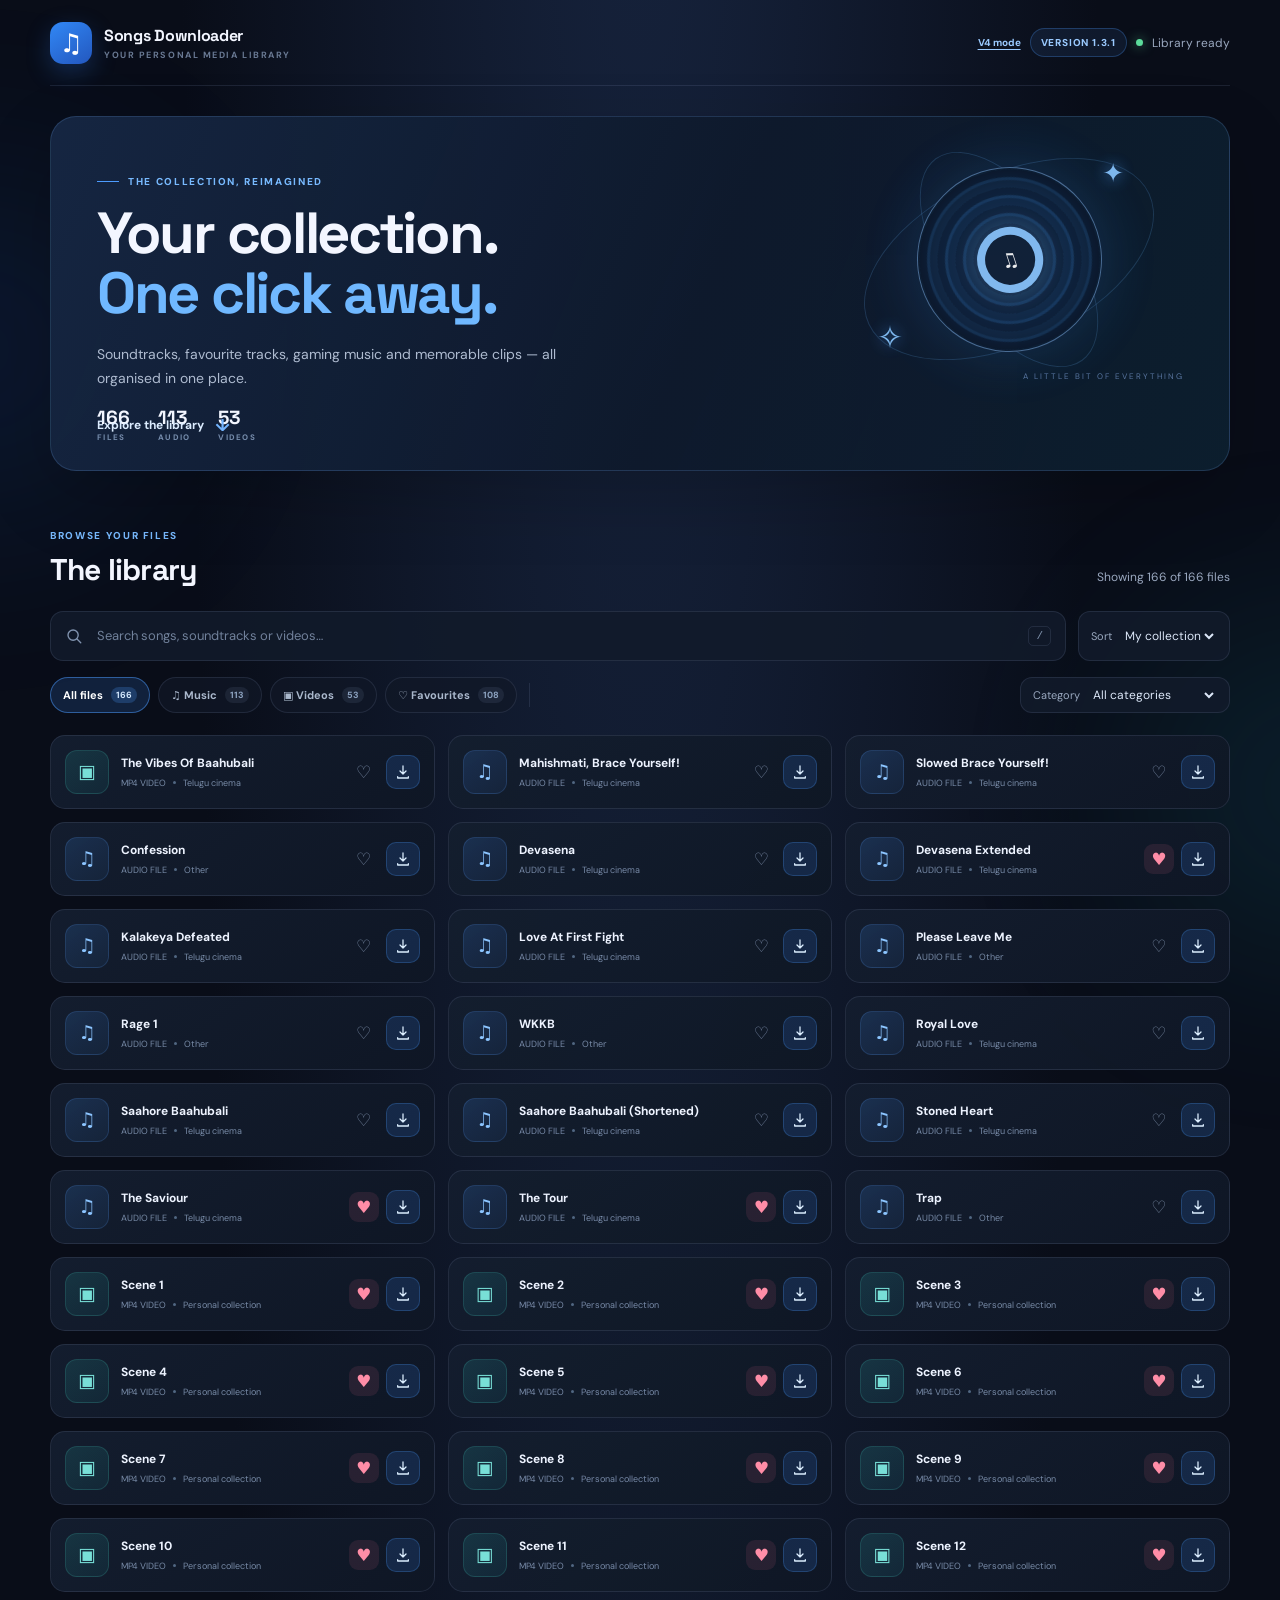
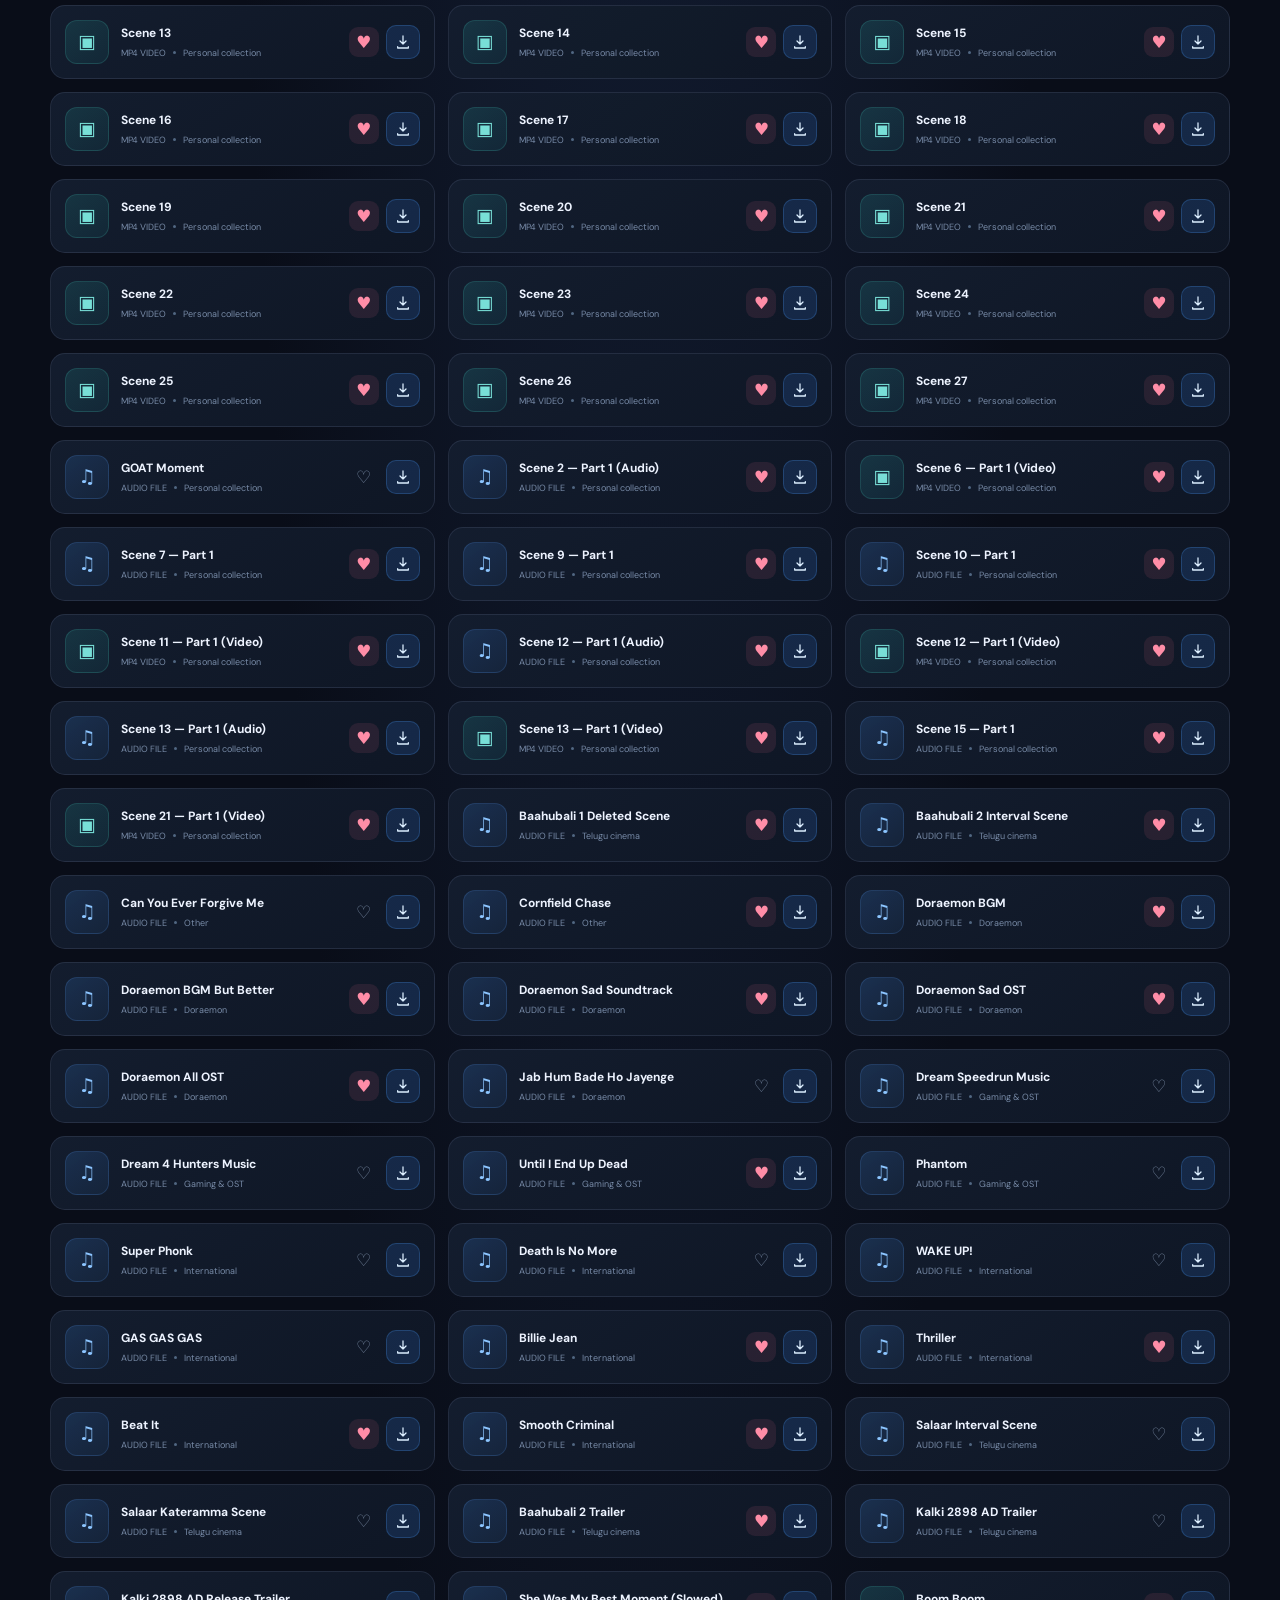
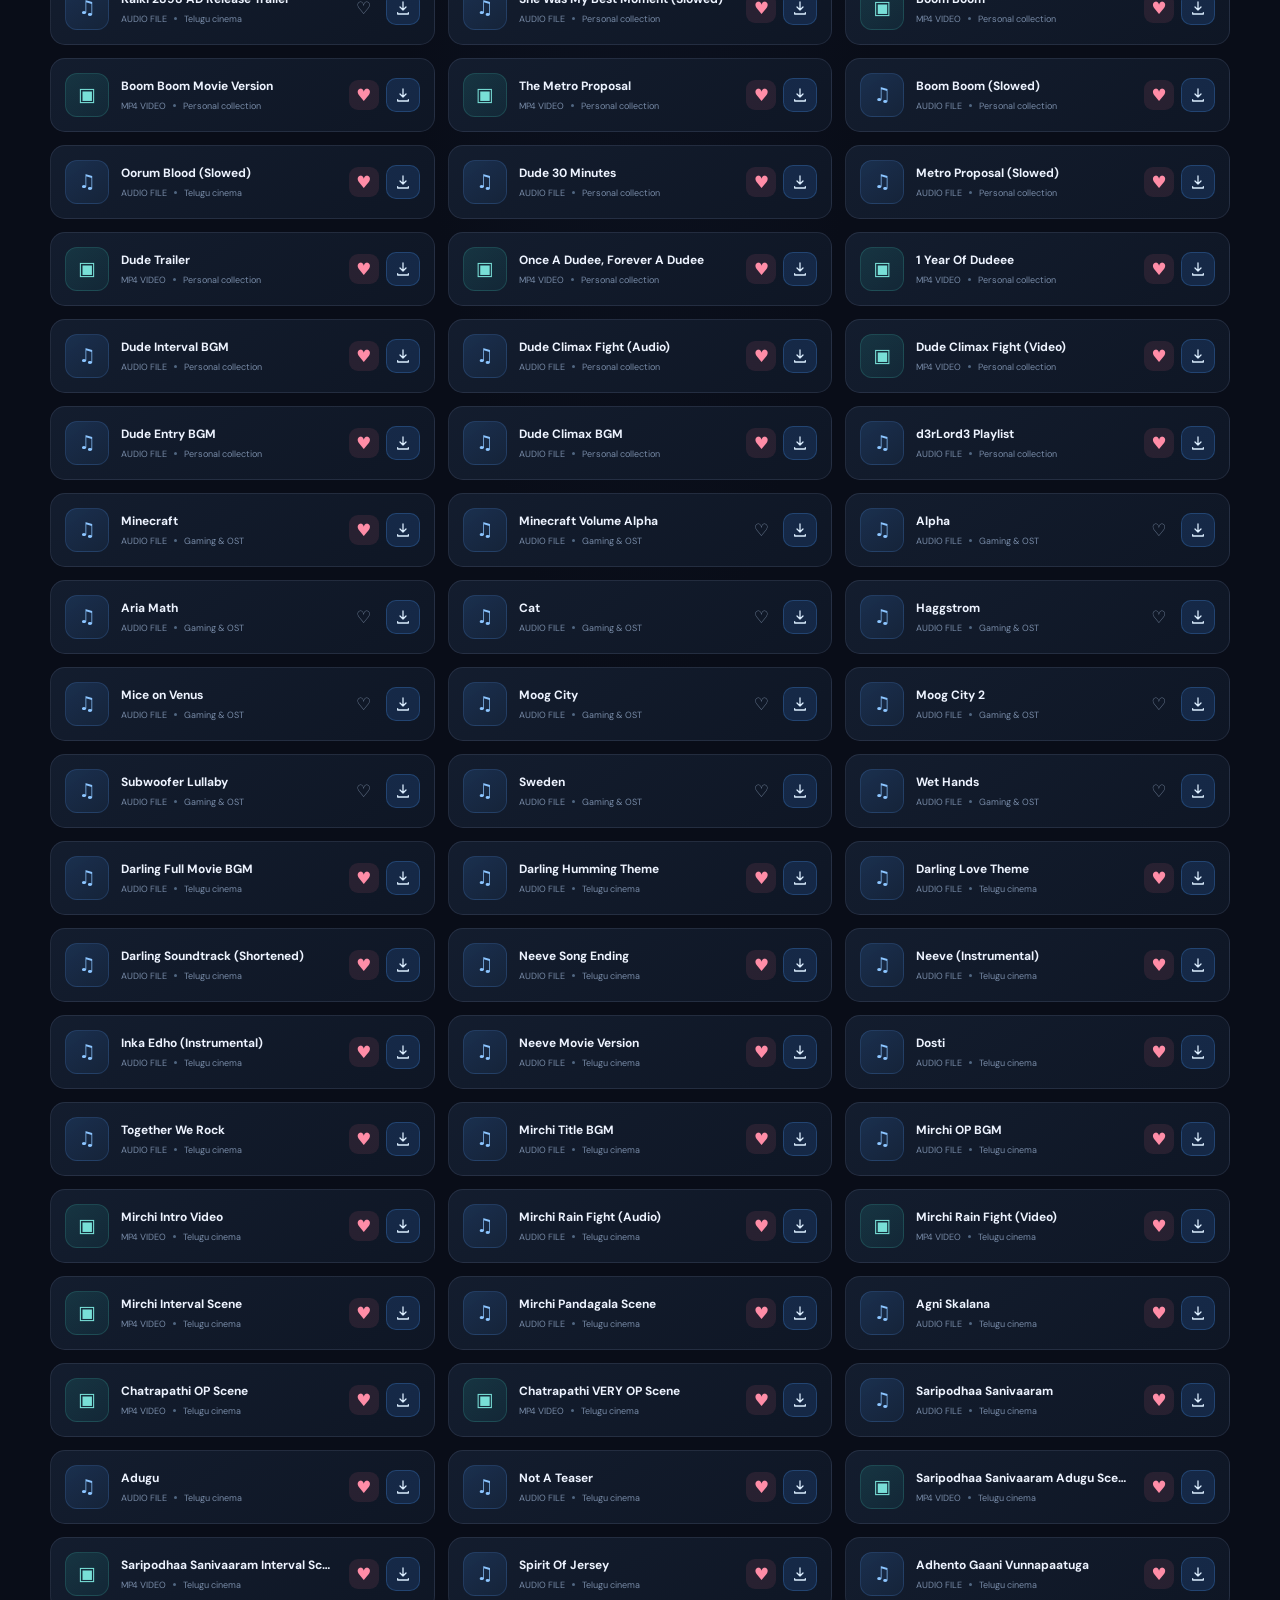
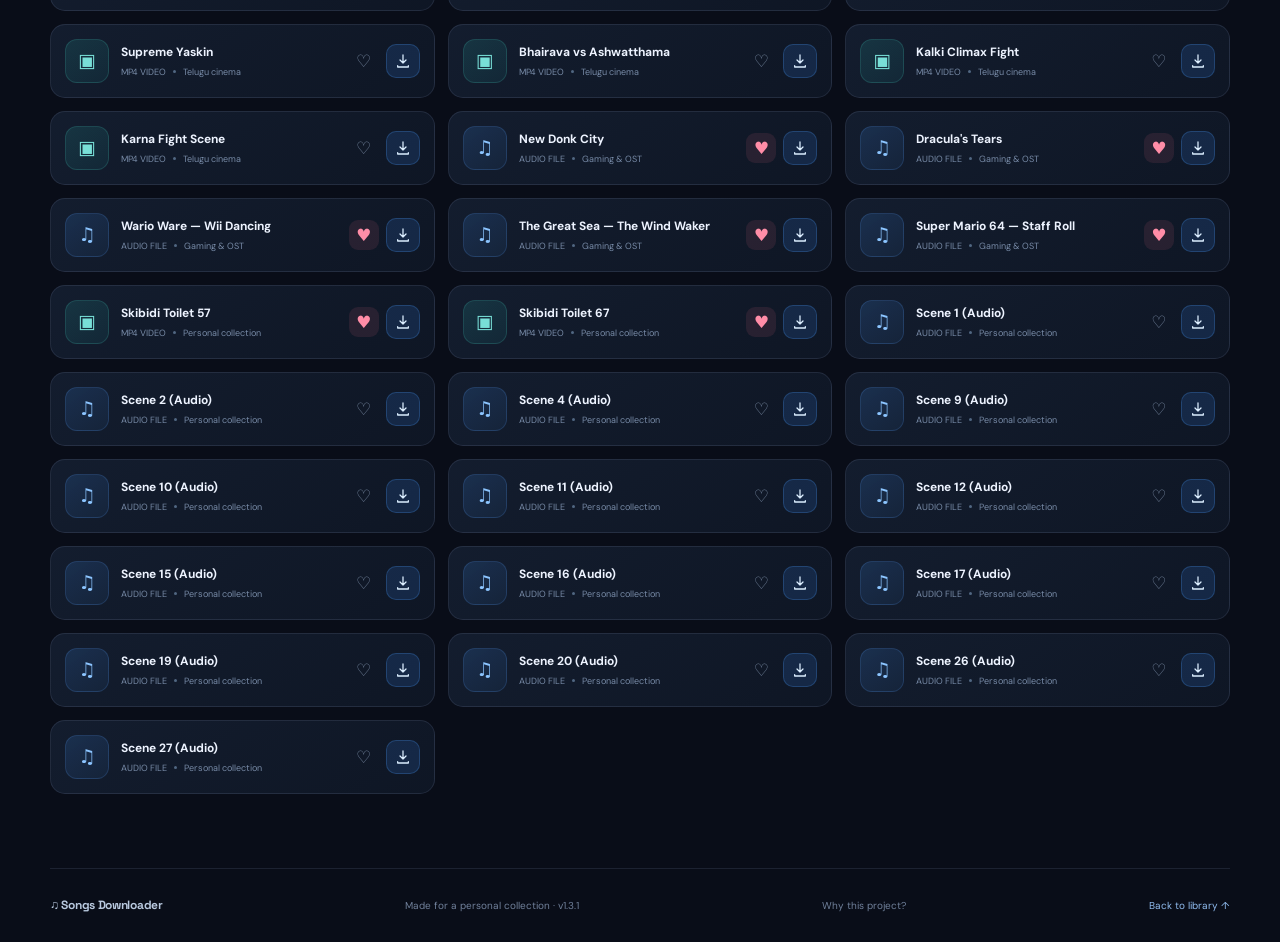
==== commit 25fc9fc2: "Add files via upload" ====
--- a/index.html
+++ b/index.html
@@ -3,217 +3,118 @@
 <head>
   <meta charset="utf-8">
   <meta name="viewport" content="width=device-width, initial-scale=1">
-  <meta name="theme-color" content="#08111f">
-  <meta name="description" content="A lightweight download list for Songs Downloader.">
-  <title>Songs Downloader - V4 Mode</title>
-  <style>
-    body { margin: 0; padding: 5px; background: #08111f; color: #edf4ff; font-family: Arial, sans-serif; font-size: 13px; }
-    .head { padding: 7px 4px 9px; border-bottom: 1px solid #29415d; }
-    h1 { margin: 0 0 4px; color: #ffffff; font-size: 16px; line-height: 19px; }
-    .sub { margin: 0; color: #a9bdd4; font-size: 11px; line-height: 15px; }
-    .hint { margin: 8px 2px; padding: 6px; border: 1px solid #29415d; background: #101d2e; color: #d4e4f7; font-size: 11px; line-height: 15px; }
-    .jump { margin: 7px 0 10px; line-height: 25px; }
-    .jump a { display: inline-block; margin: 2px 2px 2px 0; padding: 2px 5px; border: 1px solid #365372; background: #13243a; color: #b9dcff; text-decoration: none; font-size: 11px; }
-    h2 { margin: 12px 0 3px; padding: 4px 2px; border-bottom: 1px solid #365372; color: #79bdff; font-size: 13px; line-height: 16px; }
-    ul { margin: 0; padding: 0; list-style: none; }
-    li { margin: 0; padding: 0; border-bottom: 1px solid #1d3047; }
-    .file { display: block; padding: 7px 3px; color: #edf4ff; text-decoration: none; line-height: 16px; }
-    .file:focus, .file:active, .jump a:focus, .jump a:active { color: #ffffff; background: #1c3b5f; outline: 1px solid #79bdff; }
-    .kind { color: #85b8e8; font-size: 10px; white-space: nowrap; }
-    .top { display: block; padding: 8px 3px; color: #9bcfff; text-decoration: none; font-size: 11px; }
-    .foot { margin-top: 12px; padding: 8px 3px; border-top: 1px solid #29415d; color: #8fa5be; font-size: 10px; line-height: 14px; }
-  </style>
+  <meta name="theme-color" content="#0b1020">
+  <meta name="description" content="Songs Downloader — a personal collection of music, soundtracks and video clips.">
+  <title>Songs Downloader — Version 1.3.1</title>
+  <link rel="preconnect" href="https://fonts.googleapis.com">
+  <link rel="preconnect" href="https://fonts.gstatic.com" crossorigin>
+  <link href="https://fonts.googleapis.com/css2?family=DM+Sans:wght@400;500;600;700;800&family=Space+Grotesk:wght@500;600;700&display=swap" rel="stylesheet">
+  <link rel="stylesheet" href="style.css">
+  <script src="songs.js" defer></script>
+  <script src="app.js" defer></script>
 </head>
 <body>
-  <div class="head" id="top">
-    <h1>Songs Downloader</h1>
-    <p class="sub">JioBharat V4 compact mode</p>
+  <div class="ambient ambient-one" aria-hidden="true"></div>
+  <div class="ambient ambient-two" aria-hidden="true"></div>
+
+  <div class="app-shell">
+    <header class="topbar">
+      <a class="brand" href="index.html" aria-label="Songs Downloader home">
+        <span class="brand-mark" aria-hidden="true">♫</span>
+        <span class="brand-copy">
+          <strong>Songs Downloader</strong>
+          <small>YOUR PERSONAL MEDIA LIBRARY</small>
+        </span>
+      </a>
+      <div class="topbar-right">
+        <a class="v4-mode-link" href="jiobharat.html">V4 mode</a>
+        <span class="version-pill">VERSION 1.3.1</span>
+        <span class="status-dot" aria-hidden="true"></span>
+        <span class="status-text">Library ready</span>
+      </div>
+    </header>
+
+    <main>
+      <section class="hero" aria-labelledby="hero-title">
+        <div class="hero-copy">
+          <p class="eyebrow"><span class="eyebrow-line"></span> THE COLLECTION, REIMAGINED</p>
+          <h1 id="hero-title">Your collection.<br><span>One click away.</span></h1>
+          <p class="hero-description">Soundtracks, favourite tracks, gaming music and memorable clips — all organised in one place.</p>
+          <a class="hero-link" href="#library">Explore the library <span aria-hidden="true">↓</span></a>
+        </div>
+        <div class="hero-art" aria-hidden="true">
+          <div class="orbit orbit-large"></div>
+          <div class="orbit orbit-small"></div>
+          <div class="hero-disc"><span>♫</span></div>
+          <div class="hero-spark spark-one">✦</div>
+          <div class="hero-spark spark-two">✧</div>
+          <div class="hero-caption">A LITTLE BIT OF EVERYTHING</div>
+        </div>
+        <div class="hero-stats" aria-label="Library statistics">
+          <div class="stat"><strong id="stat-total">—</strong><span>FILES</span></div>
+          <div class="stat"><strong id="stat-audio">—</strong><span>AUDIO</span></div>
+          <div class="stat"><strong id="stat-video">—</strong><span>VIDEOS</span></div>
+        </div>
+      </section>
+
+      <section class="library-section" id="library" aria-labelledby="library-title">
+        <div class="section-heading">
+          <div>
+            <p class="eyebrow">BROWSE YOUR FILES</p>
+            <h2 id="library-title">The library</h2>
+          </div>
+          <p class="result-count" id="result-count" aria-live="polite">Loading files…</p>
+        </div>
+
+        <div class="toolbar">
+          <label class="search-box" for="search-input">
+            <svg viewBox="0 0 24 24" aria-hidden="true"><circle cx="10.8" cy="10.8" r="6.8"></circle><path d="m16 16 5 5"></path></svg>
+            <input id="search-input" type="search" placeholder="Search songs, soundtracks or videos…" autocomplete="off">
+            <kbd> / </kbd>
+          </label>
+          <label class="sort-control" for="sort-select">
+            <span>Sort</span>
+            <select id="sort-select">
+              <option value="collection">My collection</option>
+              <option value="az">Title: A–Z</option>
+              <option value="za">Title: Z–A</option>
+            </select>
+          </label>
+        </div>
+
+        <div class="filter-row" aria-label="File type filters">
+          <button class="filter-chip is-active" type="button" data-type="all" aria-pressed="true">All files <span id="count-all">0</span></button>
+          <button class="filter-chip" type="button" data-type="audio" aria-pressed="false">♫ Music <span id="count-audio">0</span></button>
+          <button class="filter-chip" type="button" data-type="video" aria-pressed="false">▣ Videos <span id="count-video">0</span></button>
+          <button class="filter-chip" type="button" data-type="favorites" aria-pressed="false">♡ Favourites <span id="count-favorites">0</span></button>
+          <span class="filter-divider" aria-hidden="true"></span>
+          <label class="category-select" for="category-select">
+            <span>Category</span>
+            <select id="category-select">
+              <option value="all">All categories</option>
+            </select>
+          </label>
+        </div>
+
+        <div class="active-filter-note" id="active-filter-note" hidden></div>
+        <div class="media-grid" id="media-grid" aria-live="polite"></div>
+        <div class="empty-state" id="empty-state" hidden>
+          <div class="empty-icon">⌕</div>
+          <h3>No files found</h3>
+          <p>Try another title or clear your filters.</p>
+          <button class="secondary-button" id="clear-filters" type="button">Clear filters</button>
+        </div>
+      </section>
+    </main>
+
+    <footer class="footer">
+      <a class="footer-brand" href="index.html">♫ Songs Downloader</a>
+      <span>Made for a personal collection · v1.3.1</span>
+      <a href="why.html">Why this project?</a>
+      <a href="#library">Back to library ↑</a>
+    </footer>
   </div>
-  <p class="hint">Tap a title to open its file. If it does not download automatically, use the browser's Save or Download option if available.</p>
-  <div class="jump"><strong>Go to:</strong><br>
-    <a href="#telugu-cinema">Telugu cinema (52)</a>
-    <a href="#other">Other (7)</a>
-    <a href="#personal-collection">Personal collection (58)</a>
-    <a href="#doraemon">Doraemon (6)</a>
-    <a href="#gaming-ost">Gaming &amp; OST (21)</a>
-    <a href="#international">International (8)</a>
-  </div>
-  <h2 id="telugu-cinema">Telugu cinema (52)</h2>
-  <ul>
-    <li><a class="file" href="The%20Vibes%20Of%20Baahubali.mp4" download="The Vibes Of Baahubali.mp4">The Vibes Of Baahubali <span class="kind">[MP4]</span></a></li>
-    <li><a class="file" href="Mahishmati%2C%20Brace%20Yourself.mp3" download="Mahishmati, Brace Yourself.mp3">Mahishmati, Brace Yourself! <span class="kind">[MP3]</span></a></li>
-    <li><a class="file" href="Slowed%20Brace%20Yourself.mp3" download="Slowed Brace Yourself.mp3">Slowed Brace Yourself! <span class="kind">[MP3]</span></a></li>
-    <li><a class="file" href="Devasena.mp3" download="Devasena.mp3">Devasena <span class="kind">[MP3]</span></a></li>
-    <li><a class="file" href="Devasena%20Extended.mp3" download="Devasena Extended.mp3">Devasena Extended <span class="kind">[MP3]</span></a></li>
-    <li><a class="file" href="Kalakeya%20Defeated.mp3" download="Kalakeya Defeated.mp3">Kalakeya Defeated <span class="kind">[MP3]</span></a></li>
-    <li><a class="file" href="Love%20at%20First%20Fight.mp3" download="Love at First Fight.mp3">Love At First Fight <span class="kind">[MP3]</span></a></li>
-    <li><a class="file" href="Royal%20Love.mp3" download="Royal Love.mp3">Royal Love <span class="kind">[MP3]</span></a></li>
-    <li><a class="file" href="Saahore%20Baahubali.mp3" download="Saahore Baahubali.mp3">Saahore Baahubali <span class="kind">[MP3]</span></a></li>
-    <li><a class="file" href="Saahore%20Baahubali%20Shortened.mp3" download="Saahore Baahubali Shortened.mp3">Saahore Baahubali (Shortened) <span class="kind">[MP3]</span></a></li>
-    <li><a class="file" href="Stoned%20Heart.mp3" download="Stoned Heart.mp3">Stoned Heart <span class="kind">[MP3]</span></a></li>
-    <li><a class="file" href="The%20Saviour.mp3" download="The Saviour.mp3">The Saviour <span class="kind">[MP3]</span></a></li>
-    <li><a class="file" href="The%20Tour.mp3" download="The Tour.mp3">The Tour <span class="kind">[MP3]</span></a></li>
-    <li><a class="file" href="Baahubali%201%20Deleted%20Scene.mp3" download="Baahubali 1 Deleted Scene.mp3">Baahubali 1 Deleted Scene <span class="kind">[MP3]</span></a></li>
-    <li><a class="file" href="Interval%20Scene%202.mp3" download="Interval Scene 2.mp3">Baahubali 2 Interval Scene <span class="kind">[MP3]</span></a></li>
-    <li><a class="file" href="Salaar%20Interval%20Scene.mp3" download="Salaar Interval Scene.mp3">Salaar Interval Scene <span class="kind">[MP3]</span></a></li>
-    <li><a class="file" href="Kateramma%20Fight%20Scene.mp3" download="Kateramma Fight Scene.mp3">Salaar Kateramma Scene <span class="kind">[MP3]</span></a></li>
-    <li><a class="file" href="Baahubali%202%20Trailer.mp3" download="Baahubali 2 Trailer.mp3">Baahubali 2 Trailer <span class="kind">[MP3]</span></a></li>
-    <li><a class="file" href="Kalki%202898%20AD%20Trailer.mp3" download="Kalki 2898 AD Trailer.mp3">Kalki 2898 AD Trailer <span class="kind">[MP3]</span></a></li>
-    <li><a class="file" href="Kalki%202898%20AD%20Release%20Trailer.mp3" download="Kalki 2898 AD Release Trailer.mp3">Kalki 2898 AD Release Trailer <span class="kind">[MP3]</span></a></li>
-    <li><a class="file" href="Oorum%20Blood%20Slowed.mp3" download="Oorum Blood Slowed.mp3">Oorum Blood (Slowed) <span class="kind">[MP3]</span></a></li>
-    <li><a class="file" href="Darling%20Full%20Movie%20BGM.mp3" download="Darling Full Movie BGM.mp3">Darling Full Movie BGM <span class="kind">[MP3]</span></a></li>
-    <li><a class="file" href="Darling%20Humming%20Theme.mp3" download="Darling Humming Theme.mp3">Darling Humming Theme <span class="kind">[MP3]</span></a></li>
-    <li><a class="file" href="Darling%20Love%20Theme.mp3" download="Darling Love Theme.mp3">Darling Love Theme <span class="kind">[MP3]</span></a></li>
-    <li><a class="file" href="Darling%20Soundtrack%20Shortened.mp3" download="Darling Soundtrack Shortened.mp3">Darling Soundtrack (Shortened) <span class="kind">[MP3]</span></a></li>
-    <li><a class="file" href="Neeve%20Song%20Ending.mp3" download="Neeve Song Ending.mp3">Neeve Song Ending <span class="kind">[MP3]</span></a></li>
-    <li><a class="file" href="Neeve%20%28Instrumental%29.mp3" download="Neeve (Instrumental).mp3">Neeve (Instrumental) <span class="kind">[MP3]</span></a></li>
-    <li><a class="file" href="Inka%20Edho%20%28Instrumental%29.mp3" download="Inka Edho (Instrumental).mp3">Inka Edho (Instrumental) <span class="kind">[MP3]</span></a></li>
-    <li><a class="file" href="Neeve%20Movie%20Version.mp3" download="Neeve Movie Version.mp3">Neeve Movie Version <span class="kind">[MP3]</span></a></li>
-    <li><a class="file" href="Dosti.mp3" download="Dosti.mp3">Dosti <span class="kind">[MP3]</span></a></li>
-    <li><a class="file" href="Together%20We%20Rock.mp3" download="Together We Rock.mp3">Together We Rock <span class="kind">[MP3]</span></a></li>
-    <li><a class="file" href="Mirchi%20Title%20BGM.mp3" download="Mirchi Title BGM.mp3">Mirchi Title BGM <span class="kind">[MP3]</span></a></li>
-    <li><a class="file" href="Mirchi%20OP%20BGM.mp3" download="Mirchi OP BGM.mp3">Mirchi OP BGM <span class="kind">[MP3]</span></a></li>
-    <li><a class="file" href="Mirchi%20Intro%20Scene.mp4" download="Mirchi Intro Scene.mp4">Mirchi Intro Video <span class="kind">[MP4]</span></a></li>
-    <li><a class="file" href="Mirchi%20Rain%20Fight.mp3" download="Mirchi Rain Fight.mp3">Mirchi Rain Fight (Audio) <span class="kind">[MP3]</span></a></li>
-    <li><a class="file" href="Mirchi%20Rain%20Fight%20Video.mp4" download="Mirchi Rain Fight Video.mp4">Mirchi Rain Fight (Video) <span class="kind">[MP4]</span></a></li>
-    <li><a class="file" href="Mirchi%20Interval%20Scene.mp4" download="Mirchi Interval Scene.mp4">Mirchi Interval Scene <span class="kind">[MP4]</span></a></li>
-    <li><a class="file" href="Mirchi%20Pandagala%20Scene.mp3" download="Mirchi Pandagala Scene.mp3">Mirchi Pandagala Scene <span class="kind">[MP3]</span></a></li>
-    <li><a class="file" href="Agni%20Skalana.mp3" download="Agni Skalana.mp3">Agni Skalana <span class="kind">[MP3]</span></a></li>
-    <li><a class="file" href="Chatrapathi%20OP%20Scene.mp4" download="Chatrapathi OP Scene.mp4">Chatrapathi OP Scene <span class="kind">[MP4]</span></a></li>
-    <li><a class="file" href="Chatrapathi%20VERY%20OP%20Scene.mp4" download="Chatrapathi VERY OP Scene.mp4">Chatrapathi VERY OP Scene <span class="kind">[MP4]</span></a></li>
-    <li><a class="file" href="Saripodhaa%20Sanivaaram.mp3" download="Saripodhaa Sanivaaram.mp3">Saripodhaa Sanivaaram <span class="kind">[MP3]</span></a></li>
-    <li><a class="file" href="Adugu.mp3" download="Adugu.mp3">Adugu <span class="kind">[MP3]</span></a></li>
-    <li><a class="file" href="Not%20A%20Teaser.mp3" download="Not A Teaser.mp3">Not A Teaser <span class="kind">[MP3]</span></a></li>
-    <li><a class="file" href="Saripodhaa%20Sanivaaram%20Adugu%20Scene.mp4" download="Saripodhaa Sanivaaram Adugu Scene.mp4">Saripodhaa Sanivaaram Adugu Scene <span class="kind">[MP4]</span></a></li>
-    <li><a class="file" href="Saripodhaa%20Sanivaaram%20Interval%20Scene.mp4" download="Saripodhaa Sanivaaram Interval Scene.mp4">Saripodhaa Sanivaaram Interval Scene <span class="kind">[MP4]</span></a></li>
-    <li><a class="file" href="Spirit%20Of%20Jersey.mp3" download="Spirit Of Jersey.mp3">Spirit Of Jersey <span class="kind">[MP3]</span></a></li>
-    <li><a class="file" href="Adhento%20Gaani%20Vunnapaatuga.mp3" download="Adhento Gaani Vunnapaatuga.mp3">Adhento Gaani Vunnapaatuga <span class="kind">[MP3]</span></a></li>
-    <li><a class="file" href="Supreme%20Yaskin.mp4" download="Supreme Yaskin.mp4">Supreme Yaskin <span class="kind">[MP4]</span></a></li>
-    <li><a class="file" href="Bhairava%20vs%20Ashwatthama.mp4" download="Bhairava vs Ashwatthama.mp4">Bhairava vs Ashwatthama <span class="kind">[MP4]</span></a></li>
-    <li><a class="file" href="Kalki%20Climax%20Fight.mp4" download="Kalki Climax Fight.mp4">Kalki Climax Fight <span class="kind">[MP4]</span></a></li>
-    <li><a class="file" href="Karna%20Fight%20Scene.mp4" download="Karna Fight Scene.mp4">Karna Fight Scene <span class="kind">[MP4]</span></a></li>
-  </ul>
-  <a class="top" href="#top">Back to top</a>
-  <h2 id="other">Other (7)</h2>
-  <ul>
-    <li><a class="file" href="Confession.mp3" download="Confession.mp3">Confession <span class="kind">[MP3]</span></a></li>
-    <li><a class="file" href="Please%20Leave%20Me.mp3" download="Please Leave Me.mp3">Please Leave Me <span class="kind">[MP3]</span></a></li>
-    <li><a class="file" href="Rage%201.mp3" download="Rage 1.mp3">Rage 1 <span class="kind">[MP3]</span></a></li>
-    <li><a class="file" href="WKKB.mp3" download="WKKB.mp3">WKKB <span class="kind">[MP3]</span></a></li>
-    <li><a class="file" href="Trap.mp3" download="Trap.mp3">Trap <span class="kind">[MP3]</span></a></li>
-    <li><a class="file" href="Can%20You%20Ever%20Forgive%20Me.mp3" download="Can You Ever Forgive Me.mp3">Can You Ever Forgive Me <span class="kind">[MP3]</span></a></li>
-    <li><a class="file" href="Cornfield%20Chase.mp3" download="Cornfield Chase.mp3">Cornfield Chase <span class="kind">[MP3]</span></a></li>
-  </ul>
-  <a class="top" href="#top">Back to top</a>
-  <h2 id="personal-collection">Personal collection (58)</h2>
-  <ul>
-    <li><a class="file" href="Scene%201.mp4" download="Scene 1.mp4">Scene 1 <span class="kind">[MP4]</span></a></li>
-    <li><a class="file" href="Scene%202.mp4" download="Scene 2.mp4">Scene 2 <span class="kind">[MP4]</span></a></li>
-    <li><a class="file" href="Scene%203.mp4" download="Scene 3.mp4">Scene 3 <span class="kind">[MP4]</span></a></li>
-    <li><a class="file" href="Scene%204.mp4" download="Scene 4.mp4">Scene 4 <span class="kind">[MP4]</span></a></li>
-    <li><a class="file" href="Scene%205.mp4" download="Scene 5.mp4">Scene 5 <span class="kind">[MP4]</span></a></li>
-    <li><a class="file" href="Scene%206.mp4" download="Scene 6.mp4">Scene 6 <span class="kind">[MP4]</span></a></li>
-    <li><a class="file" href="Scene%207.mp4" download="Scene 7.mp4">Scene 7 <span class="kind">[MP4]</span></a></li>
-    <li><a class="file" href="Scene%208.mp4" download="Scene 8.mp4">Scene 8 <span class="kind">[MP4]</span></a></li>
-    <li><a class="file" href="Scene%209.mp4" download="Scene 9.mp4">Scene 9 <span class="kind">[MP4]</span></a></li>
-    <li><a class="file" href="Scene%2010.mp4" download="Scene 10.mp4">Scene 10 <span class="kind">[MP4]</span></a></li>
-    <li><a class="file" href="Scene%2011.mp4" download="Scene 11.mp4">Scene 11 <span class="kind">[MP4]</span></a></li>
-    <li><a class="file" href="Scene%2012.mp4" download="Scene 12.mp4">Scene 12 <span class="kind">[MP4]</span></a></li>
-    <li><a class="file" href="Scene%2013.mp4" download="Scene 13.mp4">Scene 13 <span class="kind">[MP4]</span></a></li>
-    <li><a class="file" href="Scene%2014.mp4" download="Scene 14.mp4">Scene 14 <span class="kind">[MP4]</span></a></li>
-    <li><a class="file" href="Scene%2015.mp4" download="Scene 15.mp4">Scene 15 <span class="kind">[MP4]</span></a></li>
-    <li><a class="file" href="Scene%2016.mp4" download="Scene 16.mp4">Scene 16 <span class="kind">[MP4]</span></a></li>
-    <li><a class="file" href="Scene%2017.mp4" download="Scene 17.mp4">Scene 17 <span class="kind">[MP4]</span></a></li>
-    <li><a class="file" href="Scene%2018.mp4" download="Scene 18.mp4">Scene 18 <span class="kind">[MP4]</span></a></li>
-    <li><a class="file" href="Scene%2019.mp4" download="Scene 19.mp4">Scene 19 <span class="kind">[MP4]</span></a></li>
-    <li><a class="file" href="Scene%2020.mp4" download="Scene 20.mp4">Scene 20 <span class="kind">[MP4]</span></a></li>
-    <li><a class="file" href="Scene%2021.mp4" download="Scene 21.mp4">Scene 21 <span class="kind">[MP4]</span></a></li>
-    <li><a class="file" href="Scene%2022.mp4" download="Scene 22.mp4">Scene 22 <span class="kind">[MP4]</span></a></li>
-    <li><a class="file" href="Scene%2023.mp4" download="Scene 23.mp4">Scene 23 <span class="kind">[MP4]</span></a></li>
-    <li><a class="file" href="Scene%2024.mp4" download="Scene 24.mp4">Scene 24 <span class="kind">[MP4]</span></a></li>
-    <li><a class="file" href="Scene%2025.mp4" download="Scene 25.mp4">Scene 25 <span class="kind">[MP4]</span></a></li>
-    <li><a class="file" href="Scene%2026.mp4" download="Scene 26.mp4">Scene 26 <span class="kind">[MP4]</span></a></li>
-    <li><a class="file" href="Scene%2027.mp4" download="Scene 27.mp4">Scene 27 <span class="kind">[MP4]</span></a></li>
-    <li><a class="file" href="GOAT%20Moment.mp3" download="GOAT Moment.mp3">GOAT Moment <span class="kind">[MP3]</span></a></li>
-    <li><a class="file" href="Scene%202%20Part%201.mp3" download="Scene 2 Part 1.mp3">Scene 2 — Part 1 (Audio) <span class="kind">[MP3]</span></a></li>
-    <li><a class="file" href="Scene%206%20Part%201.mp4" download="Scene 6 Part 1.mp4">Scene 6 — Part 1 (Video) <span class="kind">[MP4]</span></a></li>
-    <li><a class="file" href="Scene%207%20Part%201.mp3" download="Scene 7 Part 1.mp3">Scene 7 — Part 1 <span class="kind">[MP3]</span></a></li>
-    <li><a class="file" href="Scene%209%20Part%201.mp3" download="Scene 9 Part 1.mp3">Scene 9 — Part 1 <span class="kind">[MP3]</span></a></li>
-    <li><a class="file" href="Scene%2010%20Part%201.mp3" download="Scene 10 Part 1.mp3">Scene 10 — Part 1 <span class="kind">[MP3]</span></a></li>
-    <li><a class="file" href="Scene%2011%20Part%201.mp4" download="Scene 11 Part 1.mp4">Scene 11 — Part 1 (Video) <span class="kind">[MP4]</span></a></li>
-    <li><a class="file" href="Scene%2012%20Part%201.mp3" download="Scene 12 Part 1.mp3">Scene 12 — Part 1 (Audio) <span class="kind">[MP3]</span></a></li>
-    <li><a class="file" href="Scene%2012%20Part%201.mp4" download="Scene 12 Part 1.mp4">Scene 12 — Part 1 (Video) <span class="kind">[MP4]</span></a></li>
-    <li><a class="file" href="Scene%2013%20Part%201.mp3" download="Scene 13 Part 1.mp3">Scene 13 — Part 1 (Audio) <span class="kind">[MP3]</span></a></li>
-    <li><a class="file" href="Scene%2013%20Part%201.mp4" download="Scene 13 Part 1.mp4">Scene 13 — Part 1 (Video) <span class="kind">[MP4]</span></a></li>
-    <li><a class="file" href="Scene%2015%20Part%201.mp3" download="Scene 15 Part 1.mp3">Scene 15 — Part 1 <span class="kind">[MP3]</span></a></li>
-    <li><a class="file" href="Scene%2021%20Part%201.mp4" download="Scene 21 Part 1.mp4">Scene 21 — Part 1 (Video) <span class="kind">[MP4]</span></a></li>
-    <li><a class="file" href="She%20Was%20My%20Best%20Moment%20Slowed.mp3" download="She Was My Best Moment Slowed.mp3">She Was My Best Moment (Slowed) <span class="kind">[MP3]</span></a></li>
-    <li><a class="file" href="Boom%20Boom.mp4" download="Boom Boom.mp4">Boom Boom <span class="kind">[MP4]</span></a></li>
-    <li><a class="file" href="Boom%20Boom%20Movie%20Version.mp4" download="Boom Boom Movie Version.mp4">Boom Boom Movie Version <span class="kind">[MP4]</span></a></li>
-    <li><a class="file" href="The%20Metro%20Proposal%20Dude.mp4" download="The Metro Proposal Dude.mp4">The Metro Proposal <span class="kind">[MP4]</span></a></li>
-    <li><a class="file" href="Boom%20Boom%20Slowed.mp3" download="Boom Boom Slowed.mp3">Boom Boom (Slowed) <span class="kind">[MP3]</span></a></li>
-    <li><a class="file" href="Dude%2030%20Minutes.mp3" download="Dude 30 Minutes.mp3">Dude 30 Minutes <span class="kind">[MP3]</span></a></li>
-    <li><a class="file" href="Metro%20Proposal%20Slowed.mp3" download="Metro Proposal Slowed.mp3">Metro Proposal (Slowed) <span class="kind">[MP3]</span></a></li>
-    <li><a class="file" href="Dude%20Trailer.mp4" download="Dude Trailer.mp4">Dude Trailer <span class="kind">[MP4]</span></a></li>
-    <li><a class="file" href="Once%20A%20Dudee%2C%20Forever%20A%20Dudee.mp4" download="Once A Dudee, Forever A Dudee.mp4">Once A Dudee, Forever A Dudee <span class="kind">[MP4]</span></a></li>
-    <li><a class="file" href="1%20YEAR%20OF%20DUDEEE.mp4" download="1 YEAR OF DUDEEE.mp4">1 Year Of Dudeee <span class="kind">[MP4]</span></a></li>
-    <li><a class="file" href="Dude%20Interval%20BGM.mp3" download="Dude Interval BGM.mp3">Dude Interval BGM <span class="kind">[MP3]</span></a></li>
-    <li><a class="file" href="Dude%20Climax%20Fight.mp3" download="Dude Climax Fight.mp3">Dude Climax Fight (Audio) <span class="kind">[MP3]</span></a></li>
-    <li><a class="file" href="Dude%20Climax%20Fight.mp4" download="Dude Climax Fight.mp4">Dude Climax Fight (Video) <span class="kind">[MP4]</span></a></li>
-    <li><a class="file" href="Dude%20Entry%20BGM.mp3" download="Dude Entry BGM.mp3">Dude Entry BGM <span class="kind">[MP3]</span></a></li>
-    <li><a class="file" href="Dude%20Climax%20BGM.mp3" download="Dude Climax BGM.mp3">Dude Climax BGM <span class="kind">[MP3]</span></a></li>
-    <li><a class="file" href="d3rLord3%20Playlist.mp3" download="d3rLord3 Playlist.mp3">d3rLord3 Playlist <span class="kind">[MP3]</span></a></li>
-    <li><a class="file" href="skibidi%20toilet%2057.mp4" download="skibidi toilet 57.mp4">Skibidi Toilet 57 <span class="kind">[MP4]</span></a></li>
-    <li><a class="file" href="skibidi%20toilet%2067.mp4" download="skibidi toilet 67.mp4">Skibidi Toilet 67 <span class="kind">[MP4]</span></a></li>
-  </ul>
-  <a class="top" href="#top">Back to top</a>
-  <h2 id="doraemon">Doraemon (6)</h2>
-  <ul>
-    <li><a class="file" href="Doraemon%20BGM.mp3" download="Doraemon BGM.mp3">Doraemon BGM <span class="kind">[MP3]</span></a></li>
-    <li><a class="file" href="Doraemon%20BGM%20but%20better.mp3" download="Doraemon BGM but better.mp3">Doraemon BGM But Better <span class="kind">[MP3]</span></a></li>
-    <li><a class="file" href="Doraemon%20Sad%20Soundtrack.mp3" download="Doraemon Sad Soundtrack.mp3">Doraemon Sad Soundtrack <span class="kind">[MP3]</span></a></li>
-    <li><a class="file" href="Doraemon%20Sad%20OST.mp3" download="Doraemon Sad OST.mp3">Doraemon Sad OST <span class="kind">[MP3]</span></a></li>
-    <li><a class="file" href="Doraemon%20All%20OST.mp3" download="Doraemon All OST.mp3">Doraemon All OST <span class="kind">[MP3]</span></a></li>
-    <li><a class="file" href="Jab%20Hum%20Bade%20Ho%20Jayenge.mp3" download="Jab Hum Bade Ho Jayenge.mp3">Jab Hum Bade Ho Jayenge <span class="kind">[MP3]</span></a></li>
-  </ul>
-  <a class="top" href="#top">Back to top</a>
-  <h2 id="gaming-ost">Gaming &amp; OST (21)</h2>
-  <ul>
-    <li><a class="file" href="Dream%20Speedrun%20Music.mp3" download="Dream Speedrun Music.mp3">Dream Speedrun Music <span class="kind">[MP3]</span></a></li>
-    <li><a class="file" href="Dream%204%20Hunters%20Music.mp3" download="Dream 4 Hunters Music.mp3">Dream 4 Hunters Music <span class="kind">[MP3]</span></a></li>
-    <li><a class="file" href="Until%20I%20End%20Up%20Dead.mp3" download="Until I End Up Dead.mp3">Until I End Up Dead <span class="kind">[MP3]</span></a></li>
-    <li><a class="file" href="Phantom.mp3" download="Phantom.mp3">Phantom <span class="kind">[MP3]</span></a></li>
-    <li><a class="file" href="Minecraft.mp3" download="Minecraft.mp3">Minecraft <span class="kind">[MP3]</span></a></li>
-    <li><a class="file" href="Minecraft%20Volume%20Alpha.mp3" download="Minecraft Volume Alpha.mp3">Minecraft Volume Alpha <span class="kind">[MP3]</span></a></li>
-    <li><a class="file" href="Alpha.mp3" download="Alpha.mp3">Alpha <span class="kind">[MP3]</span></a></li>
-    <li><a class="file" href="Aria%20Math.mp3" download="Aria Math.mp3">Aria Math <span class="kind">[MP3]</span></a></li>
-    <li><a class="file" href="Cat.mp3" download="Cat.mp3">Cat <span class="kind">[MP3]</span></a></li>
-    <li><a class="file" href="Haggstrom.mp3" download="Haggstrom.mp3">Haggstrom <span class="kind">[MP3]</span></a></li>
-    <li><a class="file" href="Mice%20on%20Venus.mp3" download="Mice on Venus.mp3">Mice on Venus <span class="kind">[MP3]</span></a></li>
-    <li><a class="file" href="Moog%20City.mp3" download="Moog City.mp3">Moog City <span class="kind">[MP3]</span></a></li>
-    <li><a class="file" href="Moog%20City%202.mp3" download="Moog City 2.mp3">Moog City 2 <span class="kind">[MP3]</span></a></li>
-    <li><a class="file" href="Subwoofer%20Lullaby.mp3" download="Subwoofer Lullaby.mp3">Subwoofer Lullaby <span class="kind">[MP3]</span></a></li>
-    <li><a class="file" href="Sweden.mp3" download="Sweden.mp3">Sweden <span class="kind">[MP3]</span></a></li>
-    <li><a class="file" href="Wet%20Hands.mp3" download="Wet Hands.mp3">Wet Hands <span class="kind">[MP3]</span></a></li>
-    <li><a class="file" href="New%20Donk%20City%20-%20Super%20Mario%20Odyssey%20OST.mp3" download="New Donk City - Super Mario Odyssey OST.mp3">New Donk City <span class="kind">[MP3]</span></a></li>
-    <li><a class="file" href="Dracula%27s%20Tears%20-%20Castlevania%20Dawn%20of%20Sorrow%20OST.mp3" download="Dracula&#x27;s Tears - Castlevania Dawn of Sorrow OST.mp3">Dracula&#x27;s Tears <span class="kind">[MP3]</span></a></li>
-    <li><a class="file" href="Wario%20Ware_%20Smooth%20Moves%20OST%20-%2078%20-%20Wii%20Dancing.mp3" download="Wario Ware_ Smooth Moves OST - 78 - Wii Dancing.mp3">Wario Ware — Wii Dancing <span class="kind">[MP3]</span></a></li>
-    <li><a class="file" href="The%20Great%20Sea%20-%20The%20Wind%20Waker.mp3" download="The Great Sea - The Wind Waker.mp3">The Great Sea — The Wind Waker <span class="kind">[MP3]</span></a></li>
-    <li><a class="file" href="Super%20Mario%2064%20Soundtrack%20-%20Staff%20Roll.mp3" download="Super Mario 64 Soundtrack - Staff Roll.mp3">Super Mario 64 — Staff Roll <span class="kind">[MP3]</span></a></li>
-  </ul>
-  <a class="top" href="#top">Back to top</a>
-  <h2 id="international">International (8)</h2>
-  <ul>
-    <li><a class="file" href="Super%20Phonk.mp3" download="Super Phonk.mp3">Super Phonk <span class="kind">[MP3]</span></a></li>
-    <li><a class="file" href="Death%20Is%20No%20More.mp3" download="Death Is No More.mp3">Death Is No More <span class="kind">[MP3]</span></a></li>
-    <li><a class="file" href="WAKE%20UP%21.mp3" download="WAKE UP!.mp3">WAKE UP! <span class="kind">[MP3]</span></a></li>
-    <li><a class="file" href="GAS%20GAS%20GAS.mp3" download="GAS GAS GAS.mp3">GAS GAS GAS <span class="kind">[MP3]</span></a></li>
-    <li><a class="file" href="Billie%20Jean.mp3" download="Billie Jean.mp3">Billie Jean <span class="kind">[MP3]</span></a></li>
-    <li><a class="file" href="Thriller.mp3" download="Thriller.mp3">Thriller <span class="kind">[MP3]</span></a></li>
-    <li><a class="file" href="Beat%20It.mp3" download="Beat It.mp3">Beat It <span class="kind">[MP3]</span></a></li>
-    <li><a class="file" href="Smooth%20Criminal.mp3" download="Smooth Criminal.mp3">Smooth Criminal <span class="kind">[MP3]</span></a></li>
-  </ul>
-  <a class="top" href="#top">Back to top</a>
-  <div class="foot">Songs Downloader · V4 compact edition<br>Files: MP3 audio and MP4 video<br>Keep this page and the media files in the same website folder.</div>
+
+  <noscript><p class="noscript">Please enable JavaScript to browse the Songs Downloader library.</p></noscript>
 </body>
 </html>
--- a/style.css
+++ b/style.css
@@ -0,0 +1,160 @@
+:root {
+  color-scheme: dark;
+  --bg: #090d18;
+  --panel: #111827;
+  --panel-soft: #151f31;
+  --panel-hover: #1a2940;
+  --text: #f3f6ff;
+  --muted: #9aa8bf;
+  --subtle: #697993;
+  --line: rgba(159, 180, 220, .13);
+  --blue: #4d9cff;
+  --blue-bright: #72b4ff;
+  --cyan: #62d7e8;
+  --radius: 18px;
+  font-family: "DM Sans", system-ui, -apple-system, BlinkMacSystemFont, "Segoe UI", sans-serif;
+}
+
+* { box-sizing: border-box; }
+html { scroll-behavior: smooth; }
+body {
+  margin: 0;
+  min-height: 100vh;
+  color: var(--text);
+  background: radial-gradient(ellipse at 50% -20%, #182642 0, var(--bg) 52%);
+}
+button, input, select { font: inherit; }
+a { color: inherit; text-decoration: none; }
+button:focus-visible, a:focus-visible, input:focus-visible, select:focus-visible {
+  outline: 2px solid var(--blue-bright);
+  outline-offset: 3px;
+}
+.ambient { position: fixed; z-index: -1; width: 340px; height: 340px; border-radius: 50%; filter: blur(110px); opacity: .12; pointer-events: none; }
+.ambient-one { top: 180px; left: -190px; background: #247bfa; }
+.ambient-two { top: 620px; right: -200px; background: #1ab8cd; }
+.app-shell { width: min(1180px, calc(100% - 48px)); margin: 0 auto; }
+.topbar { min-height: 86px; display: flex; align-items: center; justify-content: space-between; border-bottom: 1px solid var(--line); }
+.brand { display: inline-flex; align-items: center; gap: 12px; }
+.brand-mark { width: 42px; height: 42px; display: grid; place-items: center; border-radius: 13px; color: #fff; font-size: 26px; background: linear-gradient(145deg, #3188f6, #2357be); box-shadow: 0 8px 24px rgba(46, 128, 244, .26); }
+.brand-copy { display: grid; gap: 3px; }
+.brand-copy strong, .footer-brand { font: 700 16px "Space Grotesk", sans-serif; letter-spacing: -.3px; }
+.brand-copy small { font-size: 9px; font-weight: 700; letter-spacing: 1.55px; color: var(--subtle); }
+.topbar-right { display: flex; align-items: center; gap: 9px; color: var(--muted); font-size: 12px; }
+.v4-mode-link { color: #9bcaff; font-size: 10px; font-weight: 700; text-decoration: underline; text-underline-offset: 3px; }
+.version-pill { padding: 7px 10px; color: #9bcaff; border: 1px solid rgba(77, 156, 255, .27); border-radius: 99px; background: rgba(77, 156, 255, .09); font-size: 10px; font-weight: 800; letter-spacing: .8px; }
+.status-dot { width: 7px; height: 7px; border-radius: 50%; background: #5cdb9b; box-shadow: 0 0 12px rgba(92, 219, 155, .7); }
+.hero { position: relative; min-height: 330px; padding: 58px 46px 34px; margin: 30px 0 58px; overflow: hidden; border: 1px solid rgba(111, 163, 236, .2); border-radius: 26px; background: linear-gradient(112deg, rgba(22, 39, 67, .96), rgba(14, 25, 44, .93) 55%, rgba(13, 32, 48, .9)); box-shadow: 0 26px 70px rgba(0, 0, 0, .18); }
+.hero-copy { position: relative; z-index: 2; max-width: 590px; }
+.eyebrow { display: flex; align-items: center; gap: 9px; margin: 0 0 15px; color: #78baff; font-size: 10px; font-weight: 800; letter-spacing: 1.65px; }
+.eyebrow-line { width: 22px; height: 1px; background: var(--blue); }
+h1, h2, h3, p { margin-top: 0; }
+.hero h1 { margin: 0; font: 700 clamp(36px, 5vw, 58px)/1.04 "Space Grotesk", sans-serif; letter-spacing: -2.3px; }
+.hero h1 span { color: #70b8ff; }
+.hero-description { max-width: 460px; margin: 18px 0 22px; color: #aebbd0; font-size: 14px; line-height: 1.75; }
+.hero-link { display: inline-flex; align-items: center; gap: 11px; color: #dcecff; font-size: 12px; font-weight: 700; transition: gap .2s ease; }
+.hero-link:hover { gap: 16px; color: #fff; }
+.hero-link span { color: var(--blue-bright); font-size: 17px; }
+.hero-art { position: absolute; top: 2px; right: 40px; width: 360px; height: 280px; display: grid; place-items: center; opacity: .92; }
+.hero-disc { position: relative; z-index: 1; width: 185px; aspect-ratio: 1; display: grid; place-items: center; border: 1px solid rgba(148, 199, 255, .45); border-radius: 50%; background: repeating-radial-gradient(circle, #142c4b 0 7px, #1a3c65 8px 10px, #10233f 11px 18px); box-shadow: 0 0 65px rgba(56, 143, 246, .22), inset 0 0 30px rgba(0, 0, 0, .55); transform: rotate(-18deg); }
+.hero-disc::before { content: ""; width: 50px; aspect-ratio: 1; border: 8px solid #8bc6ff; border-radius: 50%; background: #12223a; box-shadow: 0 0 28px rgba(123, 191, 255, .35); }
+.hero-disc span { position: absolute; color: #fff; font-size: 20px; }
+.orbit { position: absolute; border: 1px solid rgba(112, 184, 255, .2); border-radius: 50%; transform: rotate(-25deg); }
+.orbit-large { width: 310px; height: 170px; }
+.orbit-small { width: 250px; height: 125px; transform: rotate(54deg); }
+.hero-spark { position: absolute; color: #8ac7ff; text-shadow: 0 0 16px #4d9cff; }
+.spark-one { top: 37px; right: 65px; font-size: 26px; }
+.spark-two { bottom: 41px; left: 48px; font-size: 31px; }
+.hero-caption { position: absolute; right: 5px; bottom: 18px; color: #607eaa; font-size: 8px; letter-spacing: 2px; }
+.hero-stats { position: absolute; left: 46px; bottom: 28px; display: flex; gap: 28px; }
+.stat { display: grid; gap: 2px; }
+.stat strong { font: 700 19px "Space Grotesk", sans-serif; }
+.stat span { color: #758bab; font-size: 8px; font-weight: 800; letter-spacing: 1.25px; }
+.library-section { padding-bottom: 74px; scroll-margin-top: 24px; }
+.section-heading { display: flex; align-items: end; justify-content: space-between; gap: 20px; margin-bottom: 22px; }
+.section-heading .eyebrow { margin-bottom: 8px; }
+h2 { margin: 0; font: 700 30px "Space Grotesk", sans-serif; letter-spacing: -.8px; }
+.result-count { margin: 0 0 4px; color: var(--muted); font-size: 12px; }
+.toolbar { display: flex; gap: 12px; margin-bottom: 16px; }
+.search-box { min-width: 0; flex: 1; height: 50px; display: flex; align-items: center; gap: 12px; padding: 0 14px; border: 1px solid var(--line); border-radius: 13px; background: rgba(18, 27, 43, .88); transition: border-color .2s, box-shadow .2s; }
+.search-box:focus-within { border-color: rgba(77, 156, 255, .7); box-shadow: 0 0 0 3px rgba(77, 156, 255, .1); }
+.search-box svg { width: 18px; height: 18px; flex: 0 0 auto; fill: none; stroke: #8294b0; stroke-width: 1.8; stroke-linecap: round; }
+.search-box input { width: 100%; min-width: 0; border: 0; outline: 0; color: var(--text); background: transparent; font-size: 13px; }
+.search-box input::placeholder { color: #71819b; }
+kbd { padding: 3px 7px; border: 1px solid var(--line); border-radius: 5px; color: #8193ad; font-size: 11px; }
+.sort-control, .category-select { display: flex; align-items: center; gap: 9px; padding: 0 12px; border: 1px solid var(--line); border-radius: 12px; background: rgba(18, 27, 43, .88); color: var(--muted); font-size: 11px; }
+.sort-control select, .category-select select { max-width: 160px; border: 0; outline: 0; color: #dce7f8; background: transparent; font-size: 12px; cursor: pointer; }
+select option { color: #eaf1fc; background: #111827; }
+.filter-row { display: flex; align-items: center; flex-wrap: wrap; gap: 8px; margin-bottom: 22px; }
+.filter-chip { display: inline-flex; align-items: center; gap: 8px; min-height: 36px; padding: 0 12px; border: 1px solid var(--line); border-radius: 999px; color: #aab8cc; background: rgba(17, 24, 39, .72); font-size: 11px; font-weight: 700; cursor: pointer; transition: color .18s, background .18s, border-color .18s, transform .18s; }
+.filter-chip:hover { color: #fff; border-color: rgba(77, 156, 255, .4); transform: translateY(-1px); }
+.filter-chip span { min-width: 18px; padding: 2px 5px; border-radius: 99px; color: #8ea4c2; background: rgba(130, 156, 193, .12); font-size: 9px; text-align: center; }
+.filter-chip.is-active { color: #fff; border-color: rgba(77, 156, 255, .5); background: rgba(54, 125, 218, .19); }
+.filter-chip.is-active span { color: #d5eaff; background: rgba(77, 156, 255, .23); }
+.filter-divider { width: 1px; height: 24px; margin: 0 4px; background: var(--line); }
+.category-select { min-height: 36px; margin-left: auto; }
+.category-select select { max-width: 180px; }
+.active-filter-note { margin: -8px 0 16px; color: var(--muted); font-size: 11px; }
+.media-grid { display: grid; grid-template-columns: repeat(3, minmax(0, 1fr)); gap: 13px; }
+.media-card { min-width: 0; display: flex; align-items: center; gap: 12px; padding: 14px; border: 1px solid var(--line); border-radius: 15px; background: linear-gradient(145deg, rgba(20, 30, 47, .96), rgba(15, 23, 37, .96)); transition: transform .2s ease, border-color .2s ease, background .2s ease; }
+.media-card:hover { transform: translateY(-3px); border-color: rgba(95, 163, 248, .37); background: linear-gradient(145deg, #1a2940, #131f33); }
+.file-art { width: 44px; height: 44px; flex: 0 0 auto; display: grid; place-items: center; border: 1px solid rgba(92, 156, 244, .18); border-radius: 12px; color: #8cc5ff; background: linear-gradient(145deg, rgba(57, 121, 207, .21), rgba(32, 66, 112, .22)); font-size: 19px; }
+.file-art.video { color: #78dfd7; border-color: rgba(76, 202, 188, .18); background: linear-gradient(145deg, rgba(38, 151, 151, .2), rgba(24, 90, 105, .2)); }
+.media-info { min-width: 0; flex: 1; }
+.media-title { overflow: hidden; margin: 0 0 5px; color: #edf3ff; font-size: 12px; font-weight: 700; line-height: 1.4; text-overflow: ellipsis; white-space: nowrap; }
+.media-meta { display: flex; align-items: center; gap: 7px; overflow: hidden; color: #788ba8; font-size: 9px; white-space: nowrap; }
+.media-meta .meta-dot { width: 3px; height: 3px; flex: 0 0 auto; border-radius: 50%; background: #516782; }
+.card-actions { display: flex; flex: 0 0 auto; align-items: center; gap: 7px; }
+.favorite-button { width: 30px; height: 30px; display: grid; place-items: center; padding: 0; border: 1px solid transparent; border-radius: 9px; color: #73849e; background: transparent; font-size: 17px; cursor: pointer; transition: color .18s, background .18s; }
+.favorite-button:hover, .favorite-button.is-favorite { color: #ff8da7; background: rgba(255, 111, 147, .1); }
+.download-button { width: 34px; height: 34px; display: grid; place-items: center; border: 1px solid rgba(77, 156, 255, .24); border-radius: 10px; color: #dceeff; background: rgba(53, 125, 220, .18); font-size: 16px; transition: background .18s, transform .18s; }
+.download-button:hover { transform: translateY(-1px); background: rgba(65, 145, 244, .34); }
+.download-button svg { width: 16px; height: 16px; fill: none; stroke: currentColor; stroke-width: 1.9; stroke-linecap: round; stroke-linejoin: round; }
+.empty-state { padding: 58px 20px; border: 1px dashed rgba(139, 165, 204, .25); border-radius: 18px; color: var(--muted); text-align: center; }
+.empty-icon { margin-bottom: 10px; color: #7fbaff; font-size: 36px; }
+.empty-state h3 { margin: 0 0 7px; color: var(--text); font: 600 20px "Space Grotesk", sans-serif; }
+.empty-state p { margin-bottom: 18px; font-size: 12px; }
+.secondary-button { padding: 9px 14px; border: 1px solid rgba(77, 156, 255, .35); border-radius: 9px; color: #dcedff; background: rgba(77, 156, 255, .12); font-size: 11px; font-weight: 700; cursor: pointer; }
+.footer { min-height: 74px; display: flex; align-items: center; justify-content: space-between; gap: 16px; border-top: 1px solid var(--line); color: #71819b; font-size: 10px; }
+.footer-brand { color: #b9c9df; font-size: 12px; }
+.footer a:last-child { color: #91bdf0; }
+.noscript { padding: 20px; color: #fff; background: #8d253e; text-align: center; }
+
+@media (max-width: 900px) {
+  .media-grid { grid-template-columns: repeat(2, minmax(0, 1fr)); }
+  .hero-art { right: -48px; opacity: .42; }
+  .hero-copy { max-width: 520px; }
+}
+@media (max-width: 620px) {
+  .app-shell { width: min(100% - 28px, 540px); }
+  .topbar { min-height: 72px; }
+  .brand-mark { width: 37px; height: 37px; }
+  .brand-copy strong { font-size: 14px; }
+  .brand-copy small { font-size: 8px; letter-spacing: 1px; }
+  .topbar-right { gap: 7px; }
+  .status-text { display: none; }
+  .version-pill { font-size: 9px; }
+  .hero { min-height: 365px; padding: 38px 24px 96px; margin: 20px 0 42px; border-radius: 21px; }
+  .hero h1 { font-size: clamp(37px, 10vw, 49px); letter-spacing: -1.8px; }
+  .hero-description { max-width: 340px; font-size: 12px; }
+  .hero-art { top: 78px; right: -125px; transform: scale(.78); opacity: .25; }
+  .hero-stats { left: 24px; bottom: 23px; gap: 23px; }
+  .section-heading { align-items: start; }
+  h2 { font-size: 26px; }
+  .result-count { max-width: 110px; font-size: 10px; text-align: right; }
+  .toolbar { flex-direction: column; }
+  .search-box { min-height: 48px; }
+  .sort-control { min-height: 42px; justify-content: space-between; }
+  .sort-control select { flex: 1; text-align: right; }
+  .filter-row { gap: 7px; }
+  .filter-chip { min-height: 34px; padding: 0 10px; font-size: 10px; }
+  .filter-divider { display: none; }
+  .category-select { width: 100%; min-height: 38px; margin: 3px 0 0; justify-content: space-between; }
+  .category-select select { flex: 1; text-align: right; }
+  .media-grid { grid-template-columns: 1fr; gap: 9px; }
+  .media-card { padding: 12px; }
+  .footer { flex-wrap: wrap; justify-content: space-between; padding: 18px 0; }
+  .footer span { order: 3; width: 100%; }
+}
+@media (prefers-reduced-motion: reduce) {
+  *, *::before, *::after { scroll-behavior: auto !important; animation-duration: .01ms !important; transition-duration: .01ms !important; }
+}
